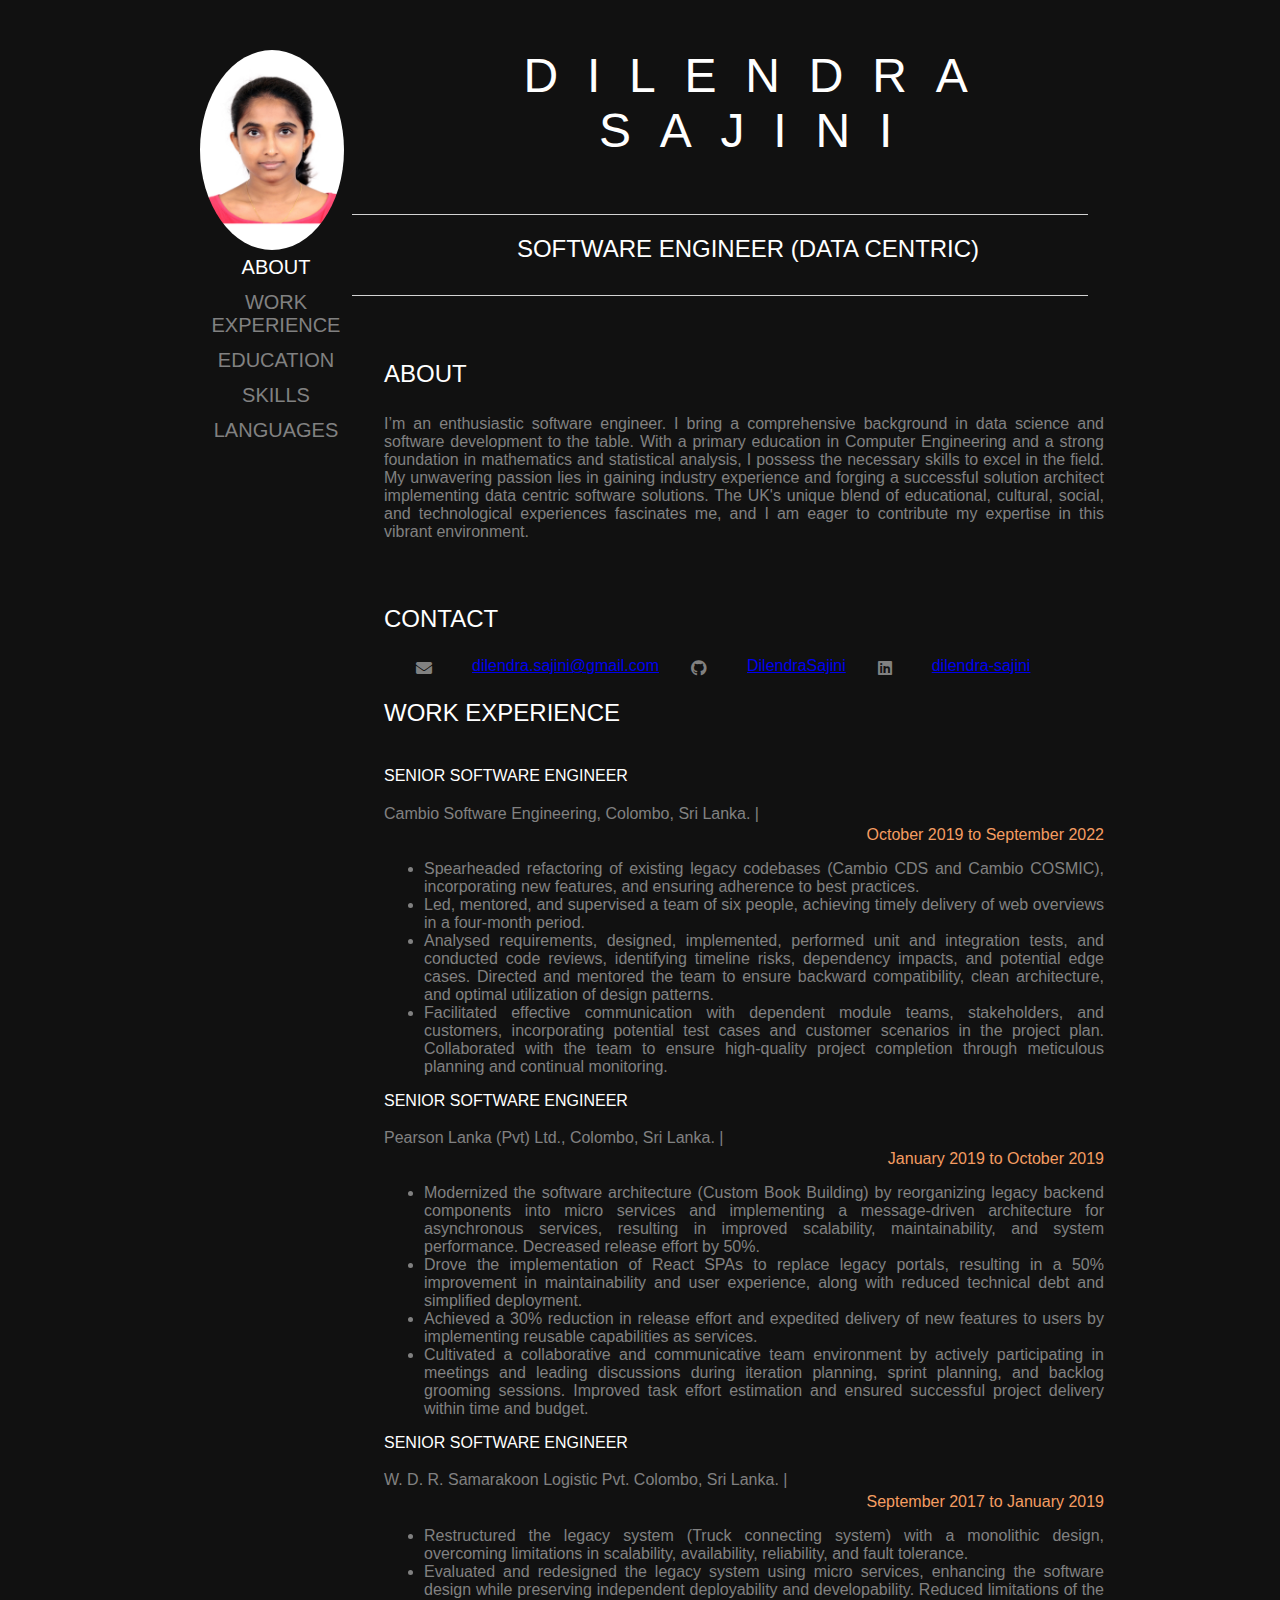
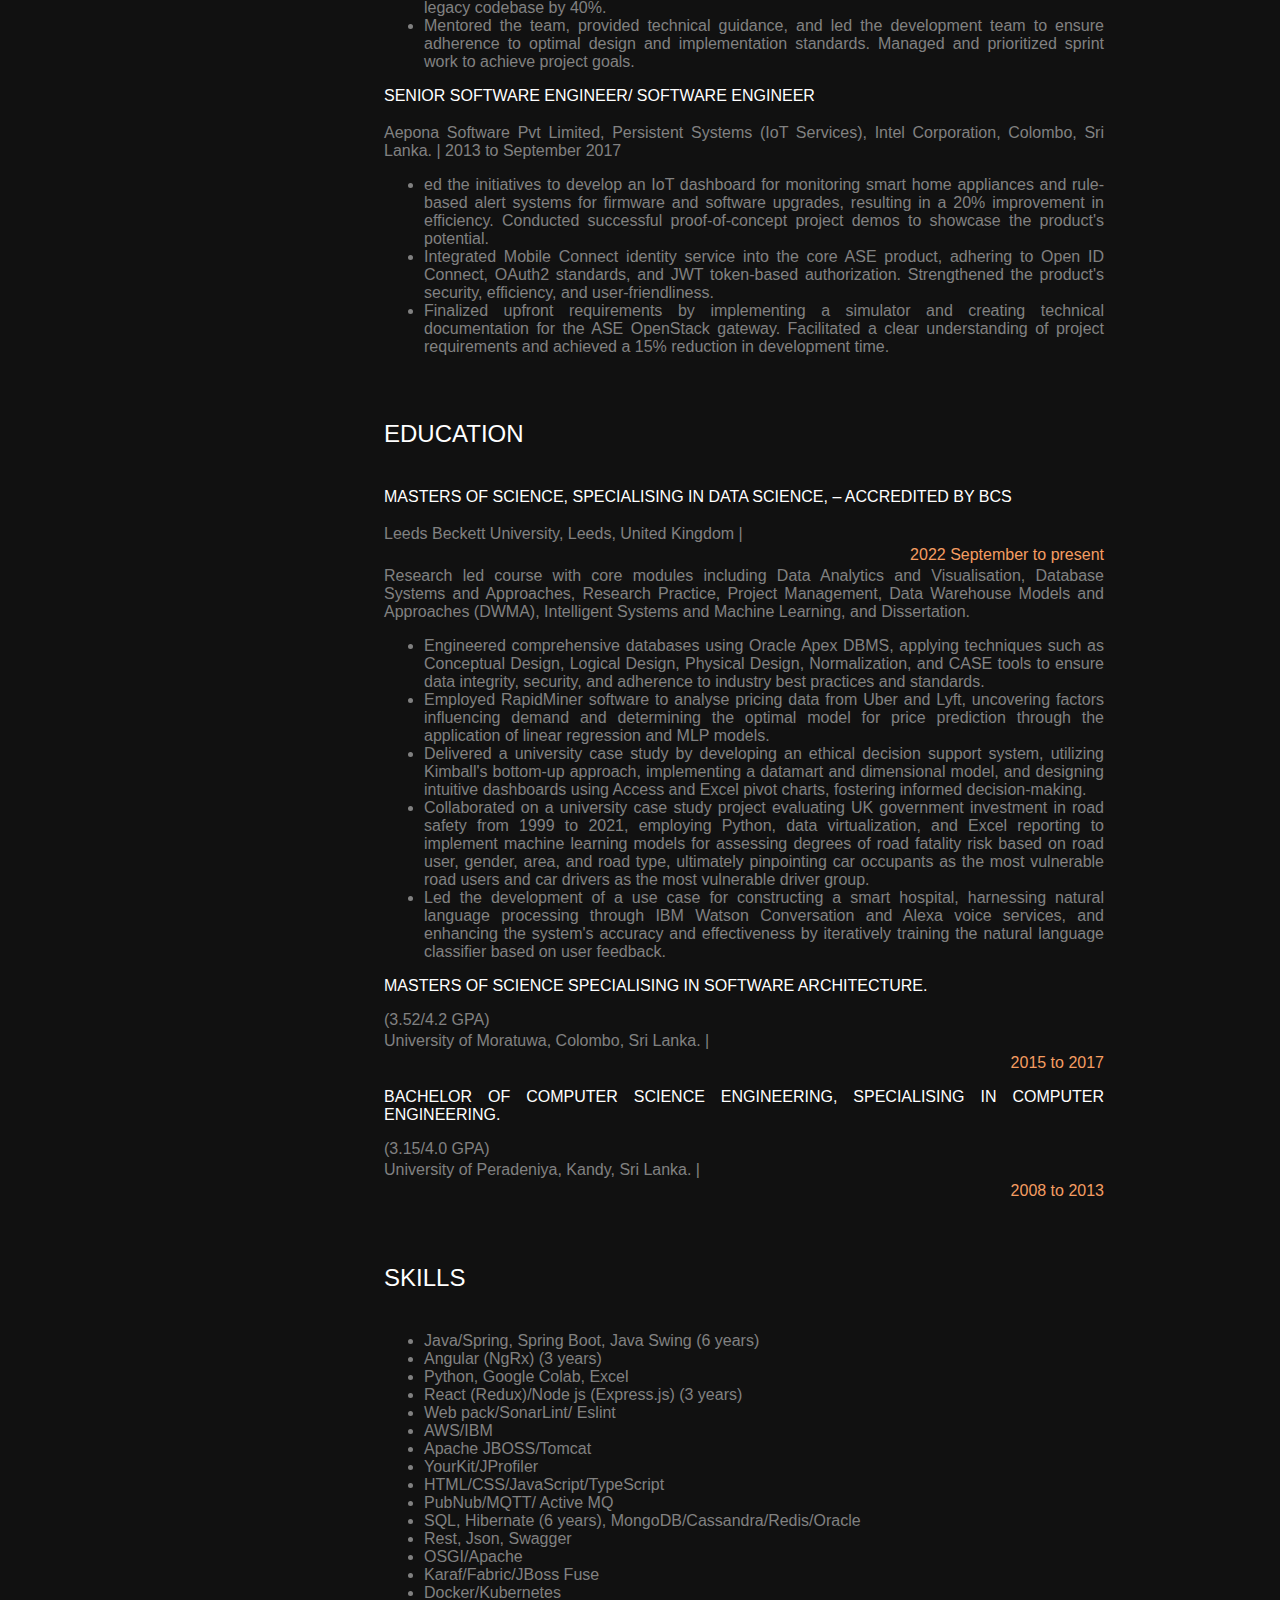
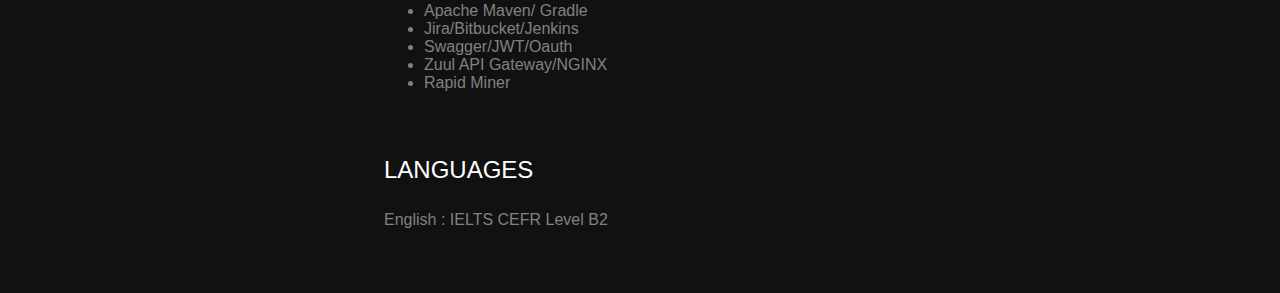
==== index.html @ 3d718db0 "Merge pull request #4 from DilendraSajini/update" ====
<html>

<head>
    <link href="style.css" rel="stylesheet">
    <link href="sidebar.css" rel="stylesheet">
    <link rel="stylesheet" href="https://cdnjs.cloudflare.com/ajax/libs/font-awesome/5.15.4/css/all.min.css">
    <title>Your Name resume</title>
</head>

<body>
    <header id="header">
        <!-- resume header with your name and title -->
        <h1>DILENDRA SAJINI</h1>
        <hr>
        <h2 id="position">
        SOFTWARE ENGINEER (DATA CENTRIC)
        </h2>
        <hr>
    </header>
    <main>
        <article id="mainSide">
            <section id="navBar">
                <div class="sidenav">
                    <img id="photo" src="photo.jpg" alt="Girl">
                    <a id="about" href="#">ABOUT</a>
                    <a href="#section_workexperience">WORK EXPERIENCE</a>
                    <a href="#section_education">EDUCATION</a>
                    <a href="#section_skills">SKILLS</a>
                    <a href="#section_languages">LANGUAGES</a>
                  </div>
            </section>
        </article>
        <article id="mainLeft">  
            <section id="section_about">
                <h2>ABOUT</h2>
                <p>I’m an enthusiastic software engineer. I bring a comprehensive background in data science and software development to the table. With a primary education in Computer Engineering and a strong foundation in mathematics and statistical analysis, I possess the necessary skills to excel in the field. My unwavering passion lies in gaining industry experience and forging a successful solution architect implementing data centric software solutions. The UK's unique blend of educational, cultural, social, and technological experiences fascinates me, and I am eager to contribute my expertise in this vibrant environment.
                    </p>
            </section> 
            <section id="section_contacts">
                <h2>CONTACT</h2>
                <div id="contact_details">
                <p id="email">
                    <i class="fa fa-envelope" aria-hidden="true"></i>
                    <a href="mailto:dilendra.sajini@gmail.com"><div id="highlighted">dilendra.sajini@gmail.com</div></a>
                </p>
                <p id="github">
                    <i class="fab fa-github" aria-hidden="true"></i>
                    <a href="https://github.dev/DilendraSajini"><div id="highlighted">DilendraSajini</div></a>
                </p>
                <p id="linkedln">
                    <i class="fab fa-linkedin" aria-hidden="true"></i>
                    <a href="https://www.linkedin.com/in/dilendra-sajini/"><div id="highlighted">dilendra-sajini</div></a>
                </p>
            </div>
                </section>
            </section>
            <section id="section_workexperience">
                <h2>WORK EXPERIENCE</h2>
                <h3>SENIOR SOFTWARE ENGINEER</h3>
                <p>
                    Cambio Software Engineering, Colombo, Sri Lanka. | <div id="highlighted">October 2019 to September 2022 </div>
                </p>
                <p>
                </p>
                <ul>
                    <li> Spearheaded refactoring of existing legacy codebases (Cambio CDS and Cambio COSMIC),
                        incorporating
                        new features, and ensuring adherence to best practices.
                    </li>
                    <li>Led, mentored, and supervised a team of six people, achieving timely delivery of web overviews
                        in a
                        four-month period.
                    </li>
                    <li> Analysed requirements, designed, implemented, performed unit and integration tests, and
                        conducted
                        code reviews, identifying timeline risks, dependency impacts, and potential edge cases. Directed
                        and
                        mentored the team to ensure backward compatibility, clean architecture, and optimal utilization
                        of
                        design patterns.
                    </li>
                    <li> Facilitated effective communication with dependent module teams, stakeholders, and customers,
                        incorporating potential test cases and customer scenarios in the project plan. Collaborated with
                        the
                        team to ensure high-quality project completion through meticulous planning and continual
                        monitoring.
                    </li>
                </ul>
                <h3>SENIOR SOFTWARE ENGINEER</h3>
                <p>
                    Pearson Lanka (Pvt) Ltd., Colombo, Sri Lanka. | <div id="highlighted">January 2019 to October 2019</div>
                </p>
                <p>
                </p>
                <ul>
                    <li>Modernized the software architecture (Custom Book Building) by reorganizing legacy backend
                        components into micro services and implementing a message-driven architecture for asynchronous
                        services, resulting in improved scalability, maintainability, and system performance. Decreased
                        release effort by 50%.
                    </li>
                    <li>Drove the implementation of React SPAs to replace legacy portals, resulting in a 50% improvement
                        in
                        maintainability and user experience, along with reduced technical debt and simplified
                        deployment.
                    </li>
                    <li>Achieved a 30% reduction in release effort and expedited delivery of new features to users by
                        implementing reusable capabilities as services.
                    </li>
                    <li> Cultivated a collaborative and communicative team environment by actively participating in
                        meetings
                        and leading discussions during iteration planning, sprint planning, and backlog grooming
                        sessions.
                        Improved task effort estimation and ensured successful project delivery within time and budget.
                    </li>
                </ul>
                <h3>SENIOR SOFTWARE ENGINEER</h3>
                <p>
                    W. D. R. Samarakoon Logistic Pvt. Colombo, Sri Lanka. | <div id="highlighted">September 2017 to January 2019</div>
                </p>
                <p>

                </p>
                <ul>
                    <li>Restructured the legacy system (Truck connecting system) with a monolithic design, overcoming
                        limitations in scalability, availability, reliability, and fault tolerance.
                    </li>
                    <li>Evaluated and redesigned the legacy system using micro services, enhancing the software design
                        while preserving independent deployability and developability. Reduced limitations of the legacy
                        codebase by 40%.
                    </li>
                    <li> Mentored the team, provided technical guidance, and led the development team to ensure
                        adherence
                        to optimal design and implementation standards. Managed and prioritized sprint work to achieve
                        project goals.
                    </li>
                </ul>
                <h3>SENIOR SOFTWARE ENGINEER/ SOFTWARE ENGINEER</h3>
                <p>
                    Aepona Software Pvt Limited, Persistent Systems (IoT Services), Intel Corporation, Colombo, Sri
                    Lanka. | 2013 to September 2017</div>
                </p>
                <p>
                </p>
                <ul>
                    <li>ed the initiatives to develop an IoT dashboard for monitoring smart home appliances and
                        rule-based alert systems for firmware and software upgrades, resulting in a 20% improvement in
                        efficiency. Conducted successful proof-of-concept project demos to showcase the product's
                        potential.
                    </li>
                    <li>Integrated Mobile Connect identity service into the core ASE product, adhering to Open ID
                        Connect, OAuth2 standards, and JWT token-based authorization. Strengthened the product's
                        security, efficiency, and user-friendliness.
                    </li>
                    <li>Finalized upfront requirements by implementing a simulator and creating technical documentation
                        for the ASE OpenStack gateway. Facilitated a clear understanding of project requirements and
                        achieved a 15% reduction in development time.
                    </li>
                </ul>
            </section>
            <section id="section_education">
                <h2>EDUCATION</h2>
                <h3>MASTERS OF SCIENCE, SPECIALISING IN DATA SCIENCE, – ACCREDITED BY BCS </h3>
                <p>
                    Leeds Beckett University, Leeds, United Kingdom | <div id="highlighted">2022 September to present</div>
                </p>
                Research led course with core modules including Data Analytics and Visualisation, Database Systems and
                Approaches, Research Practice, Project Management, Data Warehouse Models and Approaches (DWMA),
                Intelligent Systems and Machine Learning, and Dissertation.
                <p>
                </p>
                <ul>
                    <li>
                        Engineered comprehensive databases using Oracle Apex DBMS, applying techniques such as
                        Conceptual
                        Design, Logical Design, Physical Design, Normalization, and CASE tools to ensure data integrity,
                        security, and adherence to industry best practices and standards.
                    </li>
                    <li>
                        Employed RapidMiner software to analyse pricing data from Uber and Lyft, uncovering factors
                        influencing demand and determining the optimal model for price prediction through the
                        application of
                        linear regression and MLP models.
                    </li>
                    <li>
                        Delivered a university case study by developing an ethical decision support system, utilizing
                        Kimball's bottom-up approach, implementing a datamart and dimensional model, and designing
                        intuitive
                        dashboards using Access and Excel pivot charts, fostering informed decision-making.
                    </li>
                    <li>
                        Collaborated on a university case study project evaluating UK government investment in road
                        safety
                        from 1999 to 2021, employing Python, data virtualization, and Excel reporting to implement
                        machine
                        learning models for assessing degrees of road fatality risk based on road user, gender, area,
                        and
                        road type, ultimately pinpointing car occupants as the most vulnerable road users and car
                        drivers as
                        the most vulnerable driver group.
                    </li>
                    <li>
                        Led the development of a use case for constructing a smart hospital, harnessing natural language
                        processing through IBM Watson Conversation and Alexa voice services, and enhancing the system's
                        accuracy and effectiveness by iteratively training the natural language classifier based on user
                        feedback.
                    </li>
                </ul>
                <h3>MASTERS OF SCIENCE SPECIALISING IN SOFTWARE ARCHITECTURE.  </h3><span>(3.52/4.2 GPA) </span>
                <p>
                    University of Moratuwa, Colombo, Sri Lanka. | <div id="highlighted">2015 to 2017</div>
                </p>
                <p>
                </p>
                <h3>BACHELOR OF COMPUTER SCIENCE ENGINEERING, SPECIALISING IN COMPUTER ENGINEERING.</h3> <span>(3.15/4.0 GPA) </span>
                <p>
                    University of Peradeniya, Kandy, Sri Lanka. | <div id="highlighted">2008 to 2013</div>
                </p>
                <p>
                </p>
            </section>
            <section id="section_skills">
                <h2>SKILLS</h2>
                <ul>
                    <li> Java/Spring, Spring Boot, Java Swing (6 years)
                    </li>
                    <li>
                        Angular (NgRx) (3 years)
                    </li>
                    <li>Python, Google Colab, Excel
                    </li>
                    <li>React (Redux)/Node js (Express.js) (3 years)
                    </li>
                    <li>Web pack/SonarLint/ Eslint
                    </li>
                    <li>AWS/IBM
                    </li>
                    <li>Apache JBOSS/Tomcat
                    </li>
                    <li>YourKit/JProfiler
                    </li>
                    <li>HTML/CSS/JavaScript/TypeScript
                    </li>
                    <li>PubNub/MQTT/ Active MQ
                    </li>
                    <li>SQL, Hibernate (6 years), MongoDB/Cassandra/Redis/Oracle
                    </li>
                    <li>Rest, Json, Swagger
                    </li>
                    <li>OSGI/Apache
                    </li>
                    <li>Karaf/Fabric/JBoss Fuse
                    </li>
                    <li>Docker/Kubernetes
                    </li>
                    <li>Apache Maven/ Gradle
                    </li>
                    <li>Jira/Bitbucket/Jenkins
                    </li>
                    <li>Swagger/JWT/Oauth
                    </li>
                    <li>Zuul API Gateway/NGINX
                    </li>
                    <li>Rapid Miner
            </section>
            <section id="section_languages">
                <h2>LANGUAGES</h2>
                <p>English : IELTS CEFR Level B2 </p>
            </section>
        </article>
    </main>
</body>

</html>
---- style.css ----
body {
    font-family: 'Segoe UI', Tahoma, Geneva, Verdana, sans-serif;
    font-size: 16px;
    max-width: 960px;
    margin: auto;
    color: #818181;
    background-color: #111;
    text-align: justify;
    /* Black */
}

h1 {
    font-size: 3em;
    letter-spacing: .6em;
    padding-top: 1em;
    padding-bottom: 1em;
    margin-left: 5em;
}

#position {
    margin-left: 9em;
}

h2 {
    font-size: 1.5em;
    padding-bottom: 1em;
}

h3 {
    font-size: 1em;
    padding-bottom: 1em;
}

#highlighted {
    color: #f59d62;
    text-align: end;
}

#mainSide {
    margin-left: 0em;
}

#section_contacts {
    margin-bottom: 0;
    margin-top: 0;
}

#contact_details{
    display: inline-flex;
}

#email, #github, #linkedln{
    margin-right: 2em;
    margin-left: 2em;
}

#about{
    color: #fff;
}

header {
    text-align: center;
    margin: auto 2em;
}

section {
    margin: auto 1em 4em 2em;
}

i {
    margin-right: .5em;
}

p {
    margin: .2em auto
}

hr {
    border: none;
    background-color: lightgray;
    height: 1px;
}

h1,
h2,
h3 {
    font-weight: 100;
    margin-bottom: 0;
    color: #fff;
}

#mainLeft {
    margin-left: 12em;
}
---- sidebar.css ----
/* The sidebar menu */
.sidenav {
    height: 100%; /* Full-height: remove this if you want "auto" height */
    width: 160px; /* Set the width of the sidebar */
    position: fixed; /* Fixed Sidebar (stay in place on scroll) */
    z-index: 1; /* Stay on top */
    top: 0; /* Stay at the top */
    text-align: center;
    background-color: #111; /* Black */
    overflow-x: hidden; /* Disable horizontal scroll */
    padding-top: 50px;
    margin-left: 0;
  }
  
  #photo{
    width: 90%;
    border-radius: 50%;
    height: 200px;
  }
  /* The navigation menu links */
  .sidenav a {
    padding: 6px 8px 6px 16px;
    text-decoration: none;
    font-size: 20px;
    color: #818181;
    display: block;
  }
  
  /* When you mouse over the navigation links, change their color */
  .sidenav a:hover {
    color: #f1f1f1;
  }
  
  /* Style page content */
  .main {
    margin-left: 160px; /* Same as the width of the sidebar */
    padding: 0px 10px;
  }
  
  /* On smaller screens, where height is less than 450px, change the style of the sidebar (less padding and a smaller font size) */
  @media screen and (max-height: 450px) {
    .sidenav {padding-top: 15px;}
    .sidenav a {font-size: 18px;}
  }
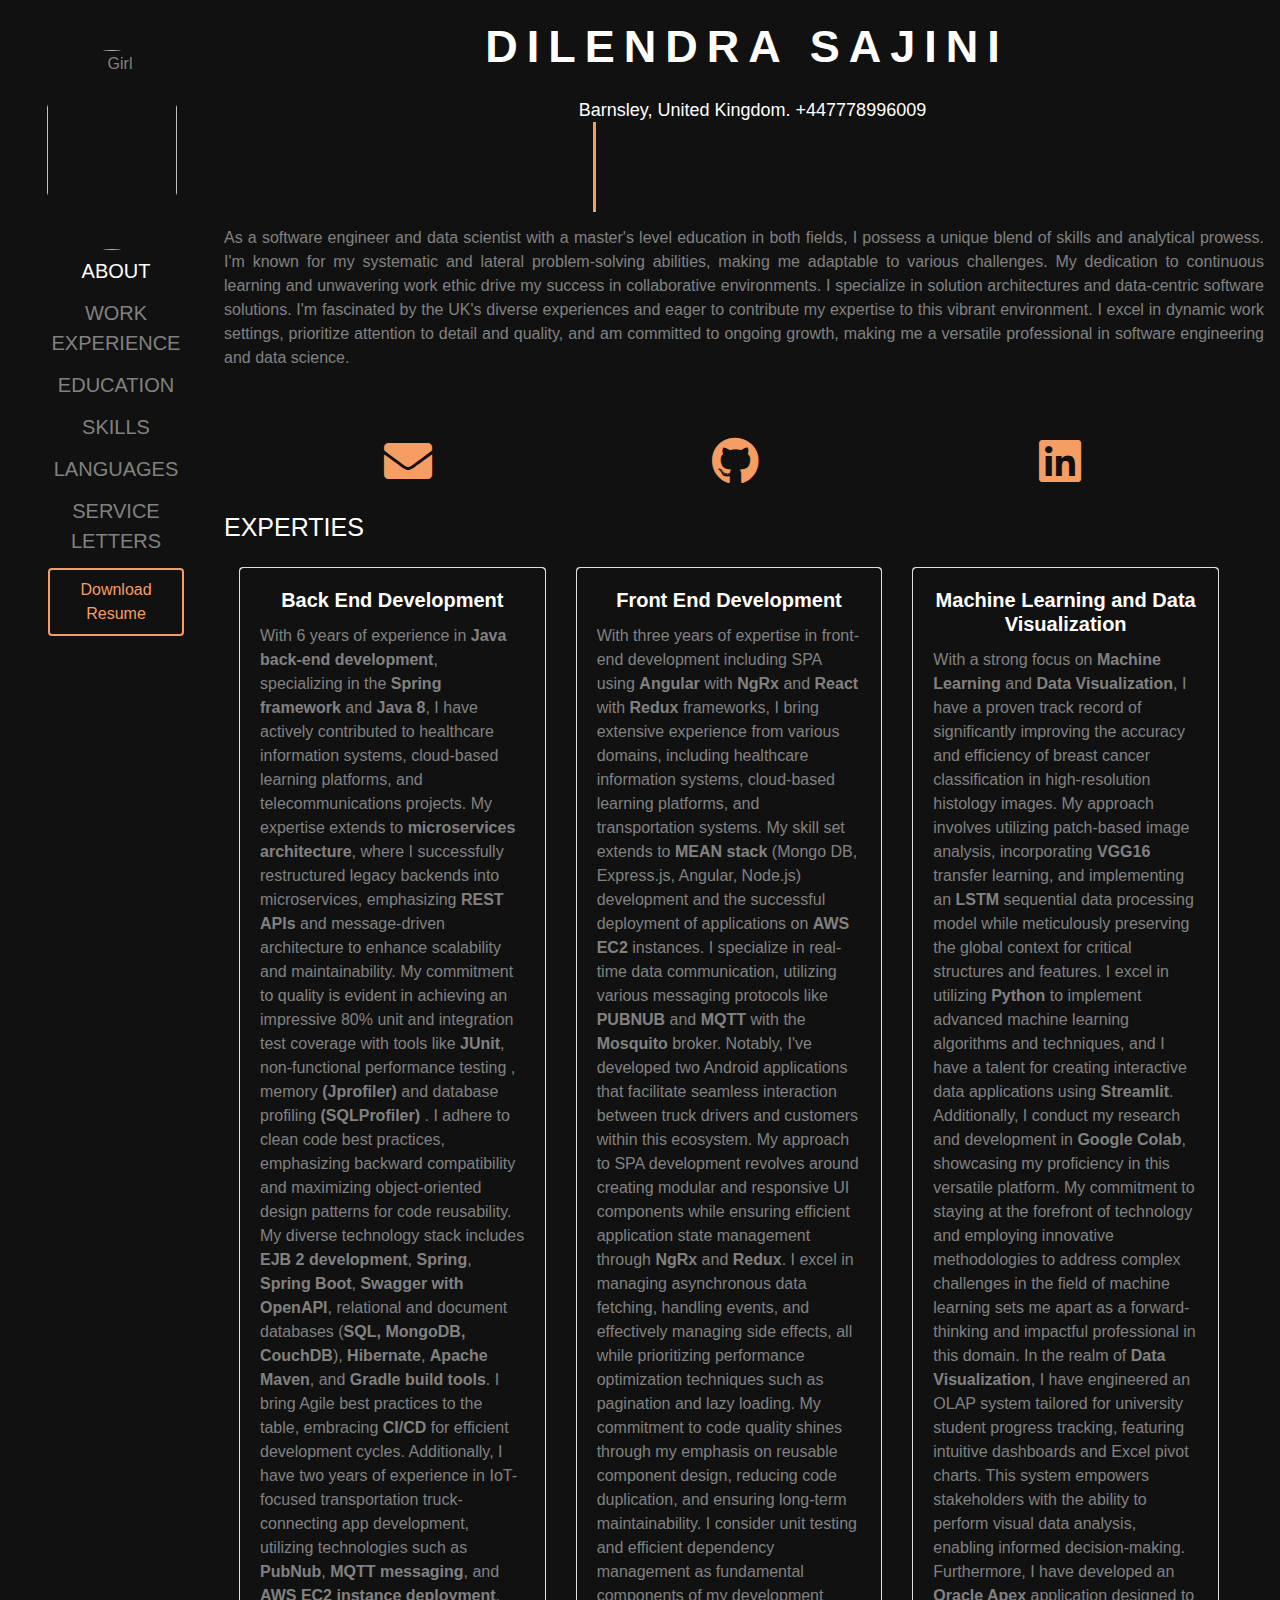
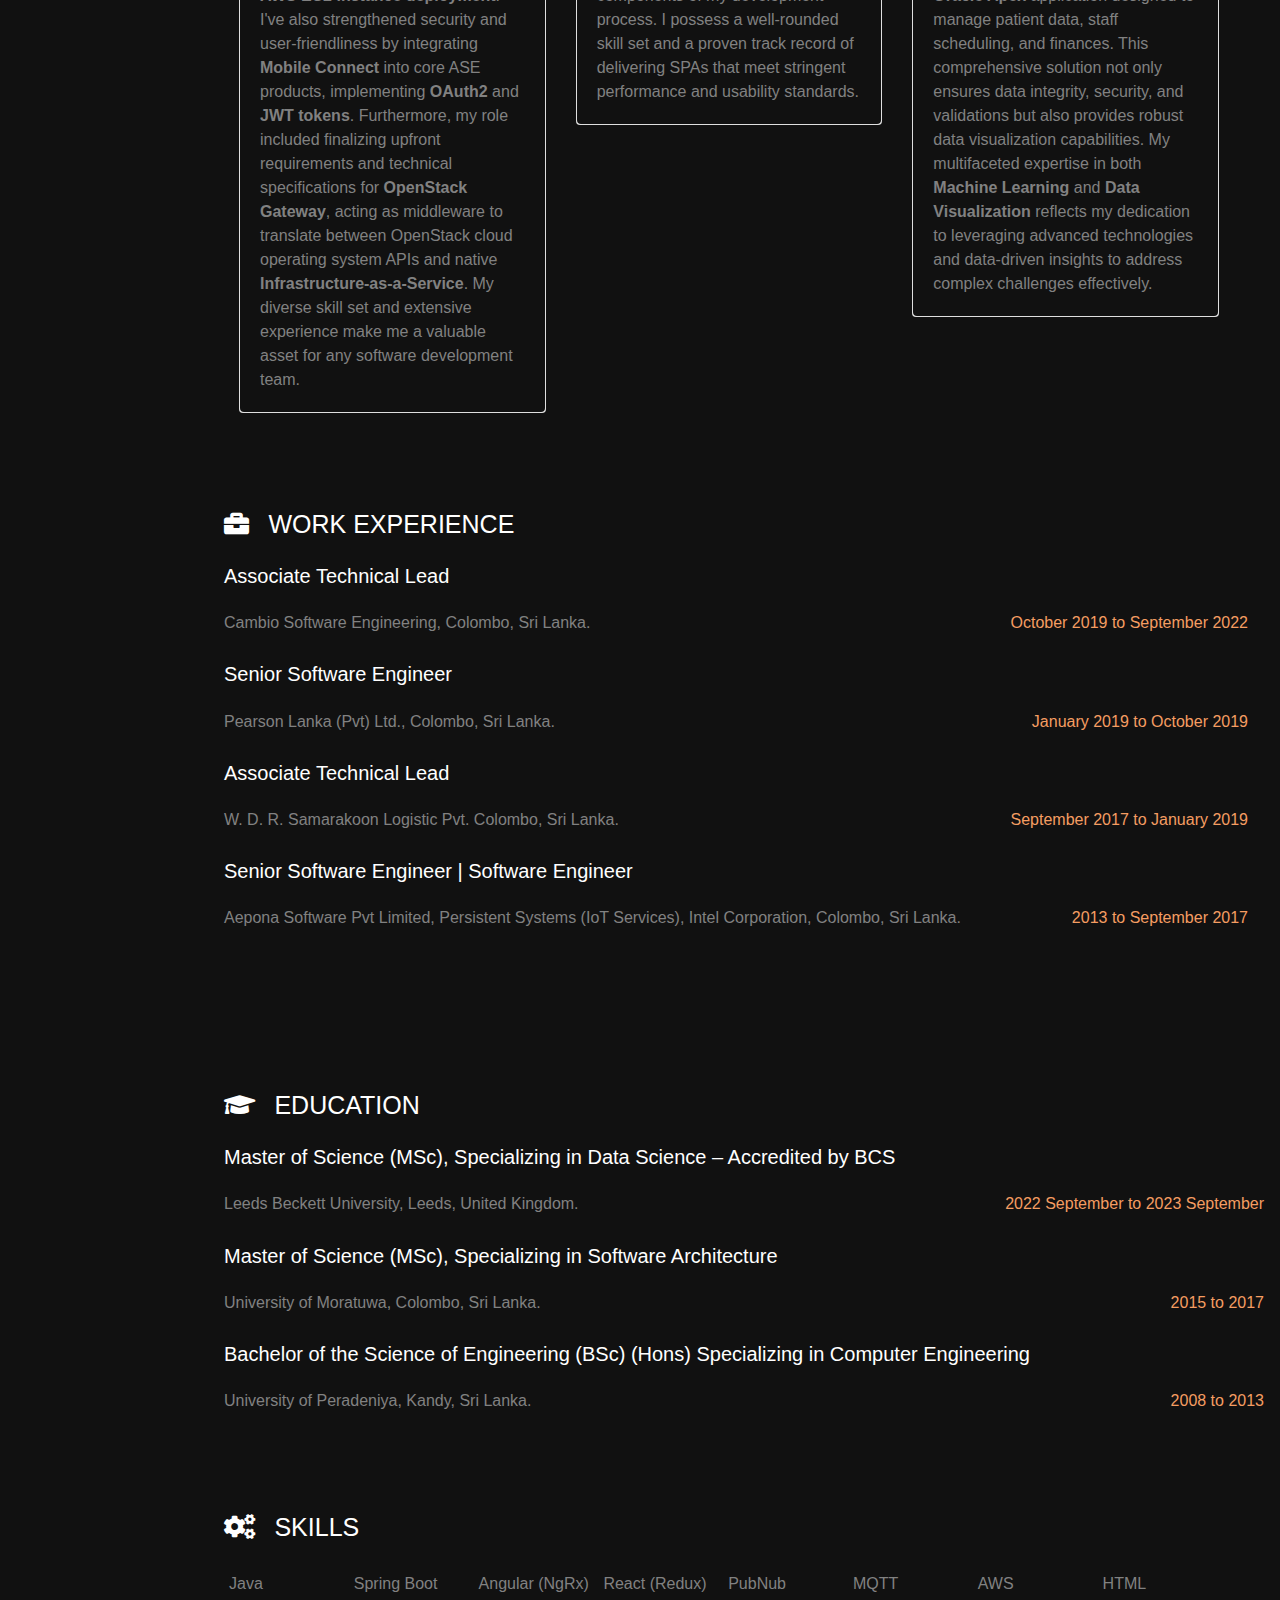
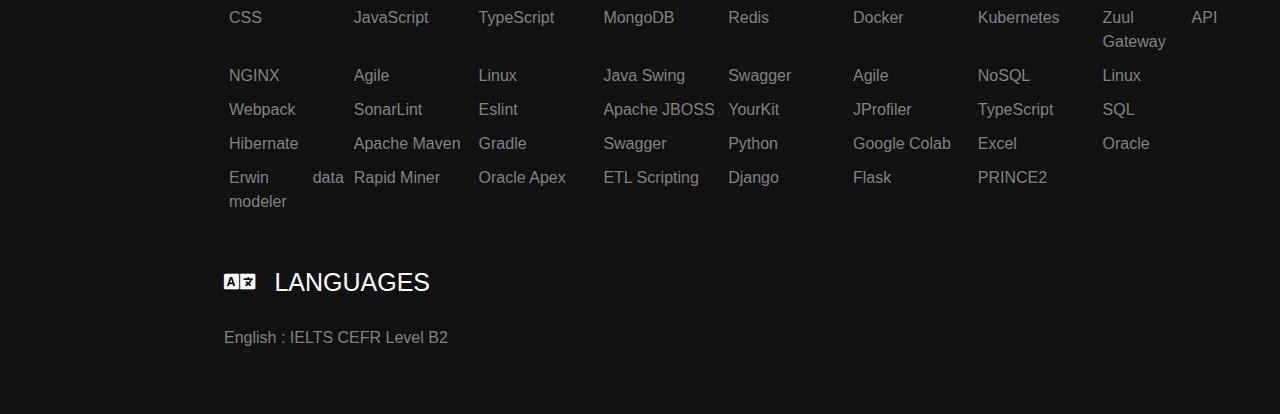
==== commit 00f7119a: "Updated styling" ====
--- a/index.html
+++ b/index.html
@@ -1,269 +1,248 @@
 <html>
 
 <head>
-    <link href="style.css" rel="stylesheet">
+    <title>My Resume</title>
+    <meta charset="UTF-8" />
+    <meta http-equiv="X-UA-Compatible" content="IE=edge" />
+    <meta name="viewport" content="width=device-width, initial-scale=1.0" />
+    <link rel="stylesheet" href="https://cdn.jsdelivr.net/npm/bootstrap@4.4.1/dist/css/bootstrap.min.css" integrity="sha384-Vkoo8x4CGsO3+Hhxv8T/Q5PaXtkKtu6ug5TOeNV6gBiFeWPGFN9MuhOf23Q9Ifjh" crossorigin="anonymous">
+    <link rel="preconnect" href="https://fonts.googleapis.com" />
+    <link rel="preconnect" href="https://fonts.gstatic.com" crossorigin />
+    <link href="https://fonts.googleapis.com/css2?family=Roboto+Mono:wght@400;500&display=swap" rel="stylesheet" />
+    <link href="style.css" rel="stylesheet"/>
     <link href="sidebar.css" rel="stylesheet">
+    <link href="card.css" rel="stylesheet">
     <link rel="stylesheet" href="https://cdnjs.cloudflare.com/ajax/libs/font-awesome/5.15.4/css/all.min.css">
-    <title>Your Name resume</title>
+    <script src="https://ajax.googleapis.com/ajax/libs/jquery/3.5.1/jquery.min.js"></script>
+    <script src="https://cdnjs.cloudflare.com/ajax/libs/popper.js/1.16.0/umd/popper.min.js"></script>
+    <script src="https://maxcdn.bootstrapcdn.com/bootstrap/4.5.2/js/bootstrap.min.js"></script>
 </head>
 
 <body>
     <header id="header">
-        <!-- resume header with your name and title -->
         <h1>DILENDRA SAJINI</h1>
-        <hr>
         <h2 id="position">
-        SOFTWARE ENGINEER (DATA CENTRIC)
-        </h2>
-        <hr>
+            <div id="address_details">
+                Barnsley, United Kingdom. +447778996009
+            </div>
+            <div class="text-wrapper">
+                <ul class="text-dynamic">
+                    <li class="text-item"><span>I'm a Software Engineer</span></li>
+                    <li class="text-item"><span> I'm a Full Stack Developer</span></li>
+                    <li class="text-item"><span>I'm a Data Scientist</span></li>
+                    <li class="text-item"><span>I'm a Data Analyst</span></li>
+                </ul>
+            </div>
+
     </header>
     <main>
         <article id="mainSide">
             <section id="navBar">
                 <div class="sidenav">
-                    <img id="photo" src="photo.jpg" alt="Girl">
+                    <img id="photo" src="photo.PNG" alt="Girl">
                     <a id="about" href="#">ABOUT</a>
                     <a href="#section_workexperience">WORK EXPERIENCE</a>
                     <a href="#section_education">EDUCATION</a>
                     <a href="#section_skills">SKILLS</a>
                     <a href="#section_languages">LANGUAGES</a>
-                  </div>
+                    <a href="docs/assets/SERVICE LETTERS.pdf" target="_blank">SERVICE LETTERS</a>
+                    <a href="docs/assets/DILENDRA WIJESINGHE.pdf" download="DILENDRA WIJESINGHE.pdf">
+                    <button class="btn">Download Resume</button>
+                    </a>
+                </div>
             </section>
         </article>
-        <article id="mainLeft">  
+        <article id="mainLeft">
             <section id="section_about">
-                <h2>ABOUT</h2>
-                <p>I’m an enthusiastic software engineer. I bring a comprehensive background in data science and software development to the table. With a primary education in Computer Engineering and a strong foundation in mathematics and statistical analysis, I possess the necessary skills to excel in the field. My unwavering passion lies in gaining industry experience and forging a successful solution architect implementing data centric software solutions. The UK's unique blend of educational, cultural, social, and technological experiences fascinates me, and I am eager to contribute my expertise in this vibrant environment.
+                <p>
+                    As a software engineer and data scientist with a master's level education in both fields, I possess
+                    a unique blend of skills and analytical prowess. I'm known for my systematic and lateral
+                    problem-solving abilities, making me adaptable to various challenges. My dedication to continuous
+                    learning and unwavering work ethic drive my success in collaborative environments. I specialize in
+                    solution architectures and data-centric software solutions. I'm fascinated by the UK's diverse
+                    experiences and eager to contribute my expertise to this vibrant environment. I excel in dynamic
+                    work settings, prioritize attention to detail and quality, and am committed to ongoing growth,
+                    making me a versatile professional in software engineering and data science.
+                </p>
+            </section>
+            <section id="section_contacts">
+                <div id="contact_details">
+                    <p id="email">
+                        <a href="mailto:dilendra.sajini@gmail.com">
+                            <i class="fa fa-envelope fa-3x" aria-hidden="true"></i>
+                        </a>
                     </p>
-            </section> 
-            <section id="section_contacts">
-                <h2>CONTACT</h2>
-                <div id="contact_details">
-                <p id="email">
-                    <i class="fa fa-envelope" aria-hidden="true"></i>
-                    <a href="mailto:dilendra.sajini@gmail.com"><div id="highlighted">dilendra.sajini@gmail.com</div></a>
-                </p>
-                <p id="github">
-                    <i class="fab fa-github" aria-hidden="true"></i>
-                    <a href="https://github.dev/DilendraSajini"><div id="highlighted">DilendraSajini</div></a>
-                </p>
-                <p id="linkedln">
-                    <i class="fab fa-linkedin" aria-hidden="true"></i>
-                    <a href="https://www.linkedin.com/in/dilendra-sajini/"><div id="highlighted">dilendra-sajini</div></a>
-                </p>
-            </div>
-                </section>
-            </section>
-            <section id="section_workexperience">
-                <h2>WORK EXPERIENCE</h2>
-                <h3>SENIOR SOFTWARE ENGINEER</h3>
-                <p>
-                    Cambio Software Engineering, Colombo, Sri Lanka. | <div id="highlighted">October 2019 to September 2022 </div>
-                </p>
-                <p>
-                </p>
-                <ul>
-                    <li> Spearheaded refactoring of existing legacy codebases (Cambio CDS and Cambio COSMIC),
-                        incorporating
-                        new features, and ensuring adherence to best practices.
-                    </li>
-                    <li>Led, mentored, and supervised a team of six people, achieving timely delivery of web overviews
-                        in a
-                        four-month period.
-                    </li>
-                    <li> Analysed requirements, designed, implemented, performed unit and integration tests, and
-                        conducted
-                        code reviews, identifying timeline risks, dependency impacts, and potential edge cases. Directed
-                        and
-                        mentored the team to ensure backward compatibility, clean architecture, and optimal utilization
-                        of
-                        design patterns.
-                    </li>
-                    <li> Facilitated effective communication with dependent module teams, stakeholders, and customers,
-                        incorporating potential test cases and customer scenarios in the project plan. Collaborated with
-                        the
-                        team to ensure high-quality project completion through meticulous planning and continual
-                        monitoring.
-                    </li>
+                    <p id="github">
+                        <a href="https://github.dev/DilendraSajini">
+                          <i class="fab fa-github fa-3x" aria-hidden="true"></i>
+                        </a>
+                    </p>
+                    <p id="linkedln">
+                        <a href="https://www.linkedin.com/in/dilendra-sajini/">
+                            <i class="fab fa-linkedin fa-3x" aria-hidden="true"></i>
+                        </a>
+                    </p>
+                </div>
+            </section>
+            <br>
+            <section>
+                <h2>EXPERTIES</h2>
+                <div class="container panel_background">
+                    <div class="row panel_background">
+                        <div class="col-sm-4 card_column">
+                            <div class="card">
+                                <div class="card-body rounded card_background">
+                                    <h5 class="card-title" id="experties_header"> <b> Back End Development </b></h5>
+                                    <p class="card-text" id="experties_body">With 6 years of experience in <b>Java back-end development</b>, specializing in the <b>Spring framework</b> and <b>Java 8</b>, I have actively contributed to healthcare information systems, cloud-based learning platforms, and telecommunications projects. My expertise extends to <b>microservices architecture</b>, where I successfully restructured legacy backends into microservices, emphasizing <b>REST APIs</b> and message-driven architecture to enhance scalability and maintainability. My commitment to quality is evident in achieving an impressive 80% unit and integration test coverage with tools like <b>JUnit</b>, non-functional performance testing , memory <b>(Jprofiler)</b> and database profiling <b> (SQLProfiler) </b>. I adhere to clean code best practices, emphasizing backward compatibility and maximizing object-oriented design patterns for code reusability. My diverse technology stack includes <b>EJB 2 development</b>, <b>Spring</b>, <b>Spring Boot</b>, <b>Swagger with OpenAPI</b>, relational and document databases (<b>SQL, MongoDB, CouchDB</b>), <b>Hibernate</b>, <b>Apache Maven</b>, and <b>Gradle build tools</b>. I bring Agile best practices to the table, embracing <b>CI/CD</b> for efficient development cycles. Additionally, I have two years of experience in IoT-focused transportation truck-connecting app development, utilizing technologies such as <b>PubNub</b>, <b>MQTT messaging</b>, and <b>AWS EC2 instance deployment</b>. I've also strengthened security and user-friendliness by integrating <b>Mobile Connect</b> into core ASE products, implementing <b>OAuth2</b> and <b>JWT tokens</b>. Furthermore, my role included finalizing upfront requirements and technical specifications for <b>OpenStack Gateway</b>, acting as middleware to translate between OpenStack cloud operating system APIs and native <b>Infrastructure-as-a-Service</b>. My diverse skill set and extensive experience make me a valuable asset for any software development team.
+                                    </p>
+                                </div>
+                            </div>
+                        </div>
+                        <div class="col-sm-4 card_column">
+                            <div class="card">
+                                <div class="card-body rounded card_background">
+                                    <h5 class="card-title" id="experties_header"> <b> Front End Development </b> </h5>
+                                    <p class="card-text" id="experties_body">With three years of expertise in front-end development including SPA using <b>Angular</b> with <b>NgRx</b> and <b>React</b> with <b>Redux</b> frameworks, I bring extensive experience from various domains, including healthcare information systems, cloud-based learning platforms, and transportation systems. My skill set extends to <b>MEAN stack</b> (Mongo DB, Express.js, Angular, Node.js) development and the successful deployment of applications on <b>AWS EC2</b> instances. I specialize in real-time data communication, utilizing various messaging protocols like <b>PUBNUB</b> and <b>MQTT</b> with the <b>Mosquito</b> broker.
+                                        Notably, I've developed two Android applications that facilitate seamless interaction between truck drivers and customers within this ecosystem. My approach to SPA development revolves around creating modular and responsive UI components while ensuring efficient application state management through <b>NgRx</b> and <b>Redux</b>. I excel in managing asynchronous data fetching, handling events, and effectively managing side effects, all while prioritizing performance optimization techniques such as pagination and lazy loading.
+                                        My commitment to code quality shines through my emphasis on reusable component design, reducing code duplication, and ensuring long-term maintainability. I consider unit testing and efficient dependency management as fundamental components of my development process. I possess a well-rounded skill set and a proven track record of delivering SPAs that meet stringent performance and usability standards.
+                                    </p>
+                                </div>
+                            </div>
+                        </div>
+                        <div class="col-sm-4 card_column">
+                            <div class="card">
+                                <div class="card-body rounded card_background">
+                                    <h5 class="card-title" id="experties_header"> <b> Machine Learning and Data Visualization </b> </h5>
+                                    <p class="card-text" id="experties_body">With a strong focus on <b>Machine Learning</b> and <b>Data Visualization</b>, I have a proven track record of significantly improving the accuracy and efficiency of breast cancer classification in high-resolution histology images. My approach involves utilizing patch-based image analysis, incorporating <b>VGG16</b> transfer learning, and implementing an <b>LSTM</b> sequential data processing model while meticulously preserving the global context for critical structures and features. I excel in utilizing <b>Python</b> to implement advanced machine learning algorithms and techniques, and I have a talent for creating interactive data applications using <b>Streamlit</b>. Additionally, I conduct my research and development in <b>Google Colab</b>, showcasing my proficiency in this versatile platform. My commitment to staying at the forefront of technology and employing innovative methodologies to address complex challenges in the field of machine learning sets me apart as a forward-thinking and impactful professional in this domain.
+                                        In the realm of <b>Data Visualization</b>, I have engineered an OLAP system tailored for university student progress tracking, featuring intuitive dashboards and Excel pivot charts. This system empowers stakeholders with the ability to perform visual data analysis, enabling informed decision-making. Furthermore, I have developed an <b>Oracle Apex</b> application designed to manage patient data, staff scheduling, and finances. This comprehensive solution not only ensures data integrity, security, and validations but also provides robust data visualization capabilities. My multifaceted expertise in both <b>Machine Learning</b> and <b>Data Visualization</b> reflects my dedication to leveraging advanced technologies and data-driven insights to address complex challenges effectively.
+                                    </p>
+                                </div>
+                            </div>
+                        </div> 
+                    </div>
+                </div>
+
+                <div>
+                    <section id="section_workexperience">
+                        <br>
+                        <br>
+                        <br>
+                        <br>
+                        <h2><i class="fa fa-briefcase" aria-hidden="true"></i> WORK EXPERIENCE</h2>
+                        <h3>Associate Technical Lead</h3>
+                        <p id="parent">
+                            Cambio Software Engineering, Colombo, Sri Lanka.
+                            <span id="highlighted_date">October 2019 to September 2022 </span>
+                            <iframe id="pdfViewer" style="display: none;"></iframe>
+                        </p>
+                        <br>
+                        <h3>Senior Software Engineer</h3>
+                        <p id="parent">
+                            Pearson Lanka (Pvt) Ltd., Colombo, Sri Lanka.
+                            <span id="highlighted_date">January 2019 to October 2019</span>
+                        </p>
+                        </ul>
+                        <br>
+                        <h3>Associate Technical Lead</h3>
+                        <p id="parent">
+                            W. D. R. Samarakoon Logistic Pvt. Colombo, Sri Lanka.
+                            <span id="highlighted_date">September 2017 to January 2019</span>
+                        </p>
+                        <br>
+                        <h3>Senior Software Engineer | Software Engineer</h3>
+                        <p id="parent">
+                            Aepona Software Pvt Limited, Persistent Systems (IoT Services), Intel Corporation, Colombo,
+                            Sri
+                            Lanka.
+                            <span id="highlighted_date">2013 to September 2017</span>
+                </div>
+                </p>
+            </section>
+            <section id="section_education">
+                <br>
+                <br>
+                <br>
+                <br>
+                <h2> <i class="fa fa-graduation-cap" aria-hidden="true"></i> EDUCATION</h2>
+                <h3>Master of Science (MSc), Specializing in Data Science – Accredited by BCS</h3>
+                <p id="parent">
+                    Leeds Beckett University, Leeds, United Kingdom.
+                    <span id="highlighted_date">2022 September to 2023 September</span>
+                </p>
+                <br>
+                <h3>Master of Science (MSc), Specializing in Software Architecture </h3>
+                <p id="parent">
+                    University of Moratuwa, Colombo, Sri Lanka.
+                    <span id="highlighted_date">2015 to 2017</span>
+                </p>
+                <br>
+                <h3>Bachelor of the Science of Engineering (BSc) (Hons) Specializing in Computer Engineering</h3>
+                <p id="parent">
+                    University of Peradeniya, Kandy, Sri Lanka.
+                    <span id="highlighted_date">2008 to 2013</span>
+                </p>
+            </section>
+            <section id="section_skills">
+                <br>
+                <br>
+                <br>
+                <br>
+                <h2><i class="fa fa-cogs" aria-hidden="true"></i> SKILLS</h2>
+                <ul id="skills_ul">
+
+                    <li>Java</li>
+                    <li>Spring Boot</li>
+                    <li>Angular (NgRx)</li>
+                    <li>React (Redux)</li>
+                    <li>PubNub</li>
+                    <li>MQTT</li>
+                    <li>AWS</li>
+                    <li>HTML</li>
+                    <li>CSS</li>
+                    <li>JavaScript</li>
+                    <li>TypeScript</li>
+                    <li>MongoDB</li>
+                    <li>Redis</li>
+                    <li>Docker</li>
+                    <li>Kubernetes</li>
+                    <li>Zuul API Gateway</li>
+                    <li>NGINX</li>
+                    <li>Agile</li>
+                    <li>Linux</li>
+                    <li>Java Swing</li>
+                    <li>Swagger</li>
+                    <li>Agile</li>
+                    <li>NoSQL</li>
+                    <li>Linux</li>
+                    <li>Webpack</li>
+                    <li>SonarLint</li>
+                    <li>Eslint</li>
+                    <li>Apache JBOSS</li>
+                    <li>YourKit</li>
+                    <li>JProfiler</li>
+                    <li>TypeScript</li>
+                    <li>SQL</li>
+                    <li>Hibernate</li>
+                    <li>Apache Maven</li>
+                    <li>Gradle</li>
+                    <li>Swagger</li>
+                    <li>Python</li>
+                    <li>Google Colab</li>
+                    <li>Excel</li>
+                    <li>Oracle</li>
+                    <li>Erwin data modeler</li>
+                    <li>Rapid Miner</li>
+                    <li>Oracle Apex</li>
+                    <li>ETL Scripting</li>
+                    <li>Django</li>
+                    <li>Flask</li>
+                    <li>PRINCE2</li>
                 </ul>
-                <h3>SENIOR SOFTWARE ENGINEER</h3>
-                <p>
-                    Pearson Lanka (Pvt) Ltd., Colombo, Sri Lanka. | <div id="highlighted">January 2019 to October 2019</div>
-                </p>
-                <p>
-                </p>
-                <ul>
-                    <li>Modernized the software architecture (Custom Book Building) by reorganizing legacy backend
-                        components into micro services and implementing a message-driven architecture for asynchronous
-                        services, resulting in improved scalability, maintainability, and system performance. Decreased
-                        release effort by 50%.
-                    </li>
-                    <li>Drove the implementation of React SPAs to replace legacy portals, resulting in a 50% improvement
-                        in
-                        maintainability and user experience, along with reduced technical debt and simplified
-                        deployment.
-                    </li>
-                    <li>Achieved a 30% reduction in release effort and expedited delivery of new features to users by
-                        implementing reusable capabilities as services.
-                    </li>
-                    <li> Cultivated a collaborative and communicative team environment by actively participating in
-                        meetings
-                        and leading discussions during iteration planning, sprint planning, and backlog grooming
-                        sessions.
-                        Improved task effort estimation and ensured successful project delivery within time and budget.
-                    </li>
-                </ul>
-                <h3>SENIOR SOFTWARE ENGINEER</h3>
-                <p>
-                    W. D. R. Samarakoon Logistic Pvt. Colombo, Sri Lanka. | <div id="highlighted">September 2017 to January 2019</div>
-                </p>
-                <p>
-
-                </p>
-                <ul>
-                    <li>Restructured the legacy system (Truck connecting system) with a monolithic design, overcoming
-                        limitations in scalability, availability, reliability, and fault tolerance.
-                    </li>
-                    <li>Evaluated and redesigned the legacy system using micro services, enhancing the software design
-                        while preserving independent deployability and developability. Reduced limitations of the legacy
-                        codebase by 40%.
-                    </li>
-                    <li> Mentored the team, provided technical guidance, and led the development team to ensure
-                        adherence
-                        to optimal design and implementation standards. Managed and prioritized sprint work to achieve
-                        project goals.
-                    </li>
-                </ul>
-                <h3>SENIOR SOFTWARE ENGINEER/ SOFTWARE ENGINEER</h3>
-                <p>
-                    Aepona Software Pvt Limited, Persistent Systems (IoT Services), Intel Corporation, Colombo, Sri
-                    Lanka. | 2013 to September 2017</div>
-                </p>
-                <p>
-                </p>
-                <ul>
-                    <li>ed the initiatives to develop an IoT dashboard for monitoring smart home appliances and
-                        rule-based alert systems for firmware and software upgrades, resulting in a 20% improvement in
-                        efficiency. Conducted successful proof-of-concept project demos to showcase the product's
-                        potential.
-                    </li>
-                    <li>Integrated Mobile Connect identity service into the core ASE product, adhering to Open ID
-                        Connect, OAuth2 standards, and JWT token-based authorization. Strengthened the product's
-                        security, efficiency, and user-friendliness.
-                    </li>
-                    <li>Finalized upfront requirements by implementing a simulator and creating technical documentation
-                        for the ASE OpenStack gateway. Facilitated a clear understanding of project requirements and
-                        achieved a 15% reduction in development time.
-                    </li>
-                </ul>
-            </section>
-            <section id="section_education">
-                <h2>EDUCATION</h2>
-                <h3>MASTERS OF SCIENCE, SPECIALISING IN DATA SCIENCE, – ACCREDITED BY BCS </h3>
-                <p>
-                    Leeds Beckett University, Leeds, United Kingdom | <div id="highlighted">2022 September to present</div>
-                </p>
-                Research led course with core modules including Data Analytics and Visualisation, Database Systems and
-                Approaches, Research Practice, Project Management, Data Warehouse Models and Approaches (DWMA),
-                Intelligent Systems and Machine Learning, and Dissertation.
-                <p>
-                </p>
-                <ul>
-                    <li>
-                        Engineered comprehensive databases using Oracle Apex DBMS, applying techniques such as
-                        Conceptual
-                        Design, Logical Design, Physical Design, Normalization, and CASE tools to ensure data integrity,
-                        security, and adherence to industry best practices and standards.
-                    </li>
-                    <li>
-                        Employed RapidMiner software to analyse pricing data from Uber and Lyft, uncovering factors
-                        influencing demand and determining the optimal model for price prediction through the
-                        application of
-                        linear regression and MLP models.
-                    </li>
-                    <li>
-                        Delivered a university case study by developing an ethical decision support system, utilizing
-                        Kimball's bottom-up approach, implementing a datamart and dimensional model, and designing
-                        intuitive
-                        dashboards using Access and Excel pivot charts, fostering informed decision-making.
-                    </li>
-                    <li>
-                        Collaborated on a university case study project evaluating UK government investment in road
-                        safety
-                        from 1999 to 2021, employing Python, data virtualization, and Excel reporting to implement
-                        machine
-                        learning models for assessing degrees of road fatality risk based on road user, gender, area,
-                        and
-                        road type, ultimately pinpointing car occupants as the most vulnerable road users and car
-                        drivers as
-                        the most vulnerable driver group.
-                    </li>
-                    <li>
-                        Led the development of a use case for constructing a smart hospital, harnessing natural language
-                        processing through IBM Watson Conversation and Alexa voice services, and enhancing the system's
-                        accuracy and effectiveness by iteratively training the natural language classifier based on user
-                        feedback.
-                    </li>
-                </ul>
-                <h3>MASTERS OF SCIENCE SPECIALISING IN SOFTWARE ARCHITECTURE.  </h3><span>(3.52/4.2 GPA) </span>
-                <p>
-                    University of Moratuwa, Colombo, Sri Lanka. | <div id="highlighted">2015 to 2017</div>
-                </p>
-                <p>
-                </p>
-                <h3>BACHELOR OF COMPUTER SCIENCE ENGINEERING, SPECIALISING IN COMPUTER ENGINEERING.</h3> <span>(3.15/4.0 GPA) </span>
-                <p>
-                    University of Peradeniya, Kandy, Sri Lanka. | <div id="highlighted">2008 to 2013</div>
-                </p>
-                <p>
-                </p>
-            </section>
-            <section id="section_skills">
-                <h2>SKILLS</h2>
-                <ul>
-                    <li> Java/Spring, Spring Boot, Java Swing (6 years)
-                    </li>
-                    <li>
-                        Angular (NgRx) (3 years)
-                    </li>
-                    <li>Python, Google Colab, Excel
-                    </li>
-                    <li>React (Redux)/Node js (Express.js) (3 years)
-                    </li>
-                    <li>Web pack/SonarLint/ Eslint
-                    </li>
-                    <li>AWS/IBM
-                    </li>
-                    <li>Apache JBOSS/Tomcat
-                    </li>
-                    <li>YourKit/JProfiler
-                    </li>
-                    <li>HTML/CSS/JavaScript/TypeScript
-                    </li>
-                    <li>PubNub/MQTT/ Active MQ
-                    </li>
-                    <li>SQL, Hibernate (6 years), MongoDB/Cassandra/Redis/Oracle
-                    </li>
-                    <li>Rest, Json, Swagger
-                    </li>
-                    <li>OSGI/Apache
-                    </li>
-                    <li>Karaf/Fabric/JBoss Fuse
-                    </li>
-                    <li>Docker/Kubernetes
-                    </li>
-                    <li>Apache Maven/ Gradle
-                    </li>
-                    <li>Jira/Bitbucket/Jenkins
-                    </li>
-                    <li>Swagger/JWT/Oauth
-                    </li>
-                    <li>Zuul API Gateway/NGINX
-                    </li>
-                    <li>Rapid Miner
             </section>
             <section id="section_languages">
-                <h2>LANGUAGES</h2>
+                <br>
+                <br>
+                <h2><i class="fa fa-language" aria-hidden="true"></i> LANGUAGES</h2>
                 <p>English : IELTS CEFR Level B2 </p>
             </section>
         </article>
--- a/style.css
+++ b/style.css
@@ -1,94 +1,255 @@
+*,
+*::after,
+*::before {
+  box-sizing: border-box;
+  padding: 0;
+  margin: 0;
+}
+
+:root {
+  --yangColor: #f59d62;
+  --yinColor: #111111;
+}
+
+.text-wrapper {
+  display: flex;
+  font-size: 30px;
+  font-weight: 400;
+  height: 40px;
+  justify-content: center;
+}
+
+.text-static {
+  color: #ffffff;
+}
+
+.text-dynamic {
+  margin-left: 30px;
+  line-height: 90px;
+  height: 90px;
+  overflow: hidden;
+}
+
+.text-item {
+  position: relative;
+  font-weight: 400;
+  color: var(--yangColor);
+  list-style: none;
+  top: 0;
+  animation: slide 12s steps(4) infinite;
+  align-items: center;
+}
+
 body {
-    font-family: 'Segoe UI', Tahoma, Geneva, Verdana, sans-serif;
-    font-size: 16px;
-    max-width: 960px;
-    margin: auto;
-    color: #818181;
-    background-color: #111;
-    text-align: justify;
-    /* Black */
+  font-family: 'Muli', Tahoma, Geneva, Verdana, sans-serif;
+  font-size: 16px;
+  max-width: 1400px;
+  margin: auto;
+  color: #818181;
+  background-color: #111;
+  text-align: justify;
+  margin-top: 100px;
 }
 
 h1 {
-    font-size: 3em;
-    letter-spacing: .6em;
-    padding-top: 1em;
-    padding-bottom: 1em;
-    margin-left: 5em;
+  font-weight: 800;
+  letter-spacing: .2em;
+  position: fixed;
+  top: 0;
+  z-index: 1;
+  background-color: #111;
+  width: 100%;
+  max-width: 1400px;
+  text-align: center;
+  padding-left: 150px;
+  padding-top: 20px;
+}
+
+.btn {
+  border: 2px solid var(--yangColor);
+  color: var(--yangColor);
+  padding: .5em;
 }
 
 #position {
-    margin-left: 9em;
+  margin-left: 9em;
+  padding-bottom: 0;
+  padding-top: 0px;
+}
+
+h1 {
+  font-size: 45px;
 }
 
 h2 {
-    font-size: 1.5em;
-    padding-bottom: 1em;
+  padding-bottom: 1em;
+  font-size: 25px;
 }
 
 h3 {
-    font-size: 1em;
-    padding-bottom: 1em;
-}
-
-#highlighted {
-    color: #f59d62;
-    text-align: end;
+  padding-bottom: 1em;
+  font-size: 20px;
+}
+
+#highlighted,
+#highlighted_date {
+  color: var(--yangColor);
+  text-align: end;
+}
+
+#parent {
+  display: flex;
+  justify-content: space-between;
 }
 
 #mainSide {
-    margin-left: 0em;
-}
-
-#section_contacts {
-    margin-bottom: 0;
-    margin-top: 0;
-}
-
-#contact_details{
-    display: inline-flex;
-}
-
-#email, #github, #linkedln{
-    margin-right: 2em;
-    margin-left: 2em;
-}
-
-#about{
-    color: #fff;
+  margin-left: 0em;
+}
+
+#section_workexperience {
+  margin-left: 0;
+}
+
+#section_contacts,
+#section_workexperience,
+#section_education,
+#section_skills {
+  margin-bottom: 0;
+  margin-top: 0;
+}
+
+#address_details {
+  font-size: 18px;
+}
+
+#contact_details {
+  display: inline-flex;
+  margin: auto;
+  align-items: center;
+  justify-content: center;
+  text-align: center;
+  width: 100%;
+  max-width: 1200px;
+}
+
+.column {
+  flex: 20%;
+  border: 1px solid #000;
+  /* Add a border */
+  border-radius: 10px;
+  /* Add rounded edges */
+  padding: 10px;
+  /* Add some padding for spacing */
+  margin: 10px;
+  /* Add margin to separate columns */
+  text-align: center;
+  color: black;
+}
+
+.row {
+  display: flex;
+  flex-wrap: wrap;
+  background-color: #aaa;
+  width: 100%;
+}
+
+#skills_ul {
+  list-style-type: none;
+  margin: 0;
+  padding: 0;
+  display: flex;
+  flex-wrap: wrap;
+}
+
+#skills_ul li {
+  width: 12%;
+  /* Display in three columns */
+  box-sizing: border-box;
+  padding: 5px;
+}
+
+#e_content {
+  text-align: justify;
+}
+
+#email,
+#github,
+#linkedln {
+  margin-right: 8em;
+  margin-left: 8em;
+
+}
+
+.fab.fa-github, .fa-envelope, .fa-linkedin {
+  color: var(--yangColor); /* Replace with your desired color */
+}
+
+#about {
+  color: #fff;
 }
 
 header {
-    text-align: center;
-    margin: auto 2em;
+  text-align: center;
+  margin: auto 2em;
+
 }
 
 section {
-    margin: auto 1em 4em 2em;
+  margin: auto 1em 4em 2em;
 }
 
 i {
-    margin-right: .5em;
+  margin-right: .5em;
 }
 
 p {
-    margin: .2em auto
+  margin: .2em auto
 }
 
 hr {
-    border: none;
-    background-color: lightgray;
-    height: 1px;
+  border: none;
+  background-color: lightgray;
+  height: 1px;
 }
 
 h1,
 h2,
 h3 {
-    font-weight: 100;
-    margin-bottom: 0;
-    color: #fff;
+  margin-bottom: 0;
+  color: #fff;
 }
 
 #mainLeft {
-    margin-left: 12em;
-}
+  margin-left: 12em;
+}
+
+
+.text-item::after {
+  position: absolute;
+  content: '';
+  left: 0;
+  height: 100%;
+  padding: 5px;
+  width: calc(100% + 30px);
+  border-left: 3px solid var(--yangColor);
+  background-color: var(--yinColor);
+  animation: typing 3s steps(6) infinite;
+}
+
+@keyframes typing {
+
+  40%,
+  60% {
+    left: 100%;
+  }
+
+  100% {
+    left: 0;
+  }
+}
+
+@keyframes slide {
+  100% {
+    top: -360px;
+  }
+}--- a/card.css
+++ b/card.css
@@ -0,0 +1,20 @@
+.card_background {
+    background-color: #111111;
+}
+.panel {
+    background-color: #111111;
+}
+
+.card_column {
+    padding :0 px;
+    background-color: #111111;
+}
+
+#experties_header{
+    text-align: center;  
+    color: #fff;
+}
+
+#experties_body {
+    text-align: left;   
+}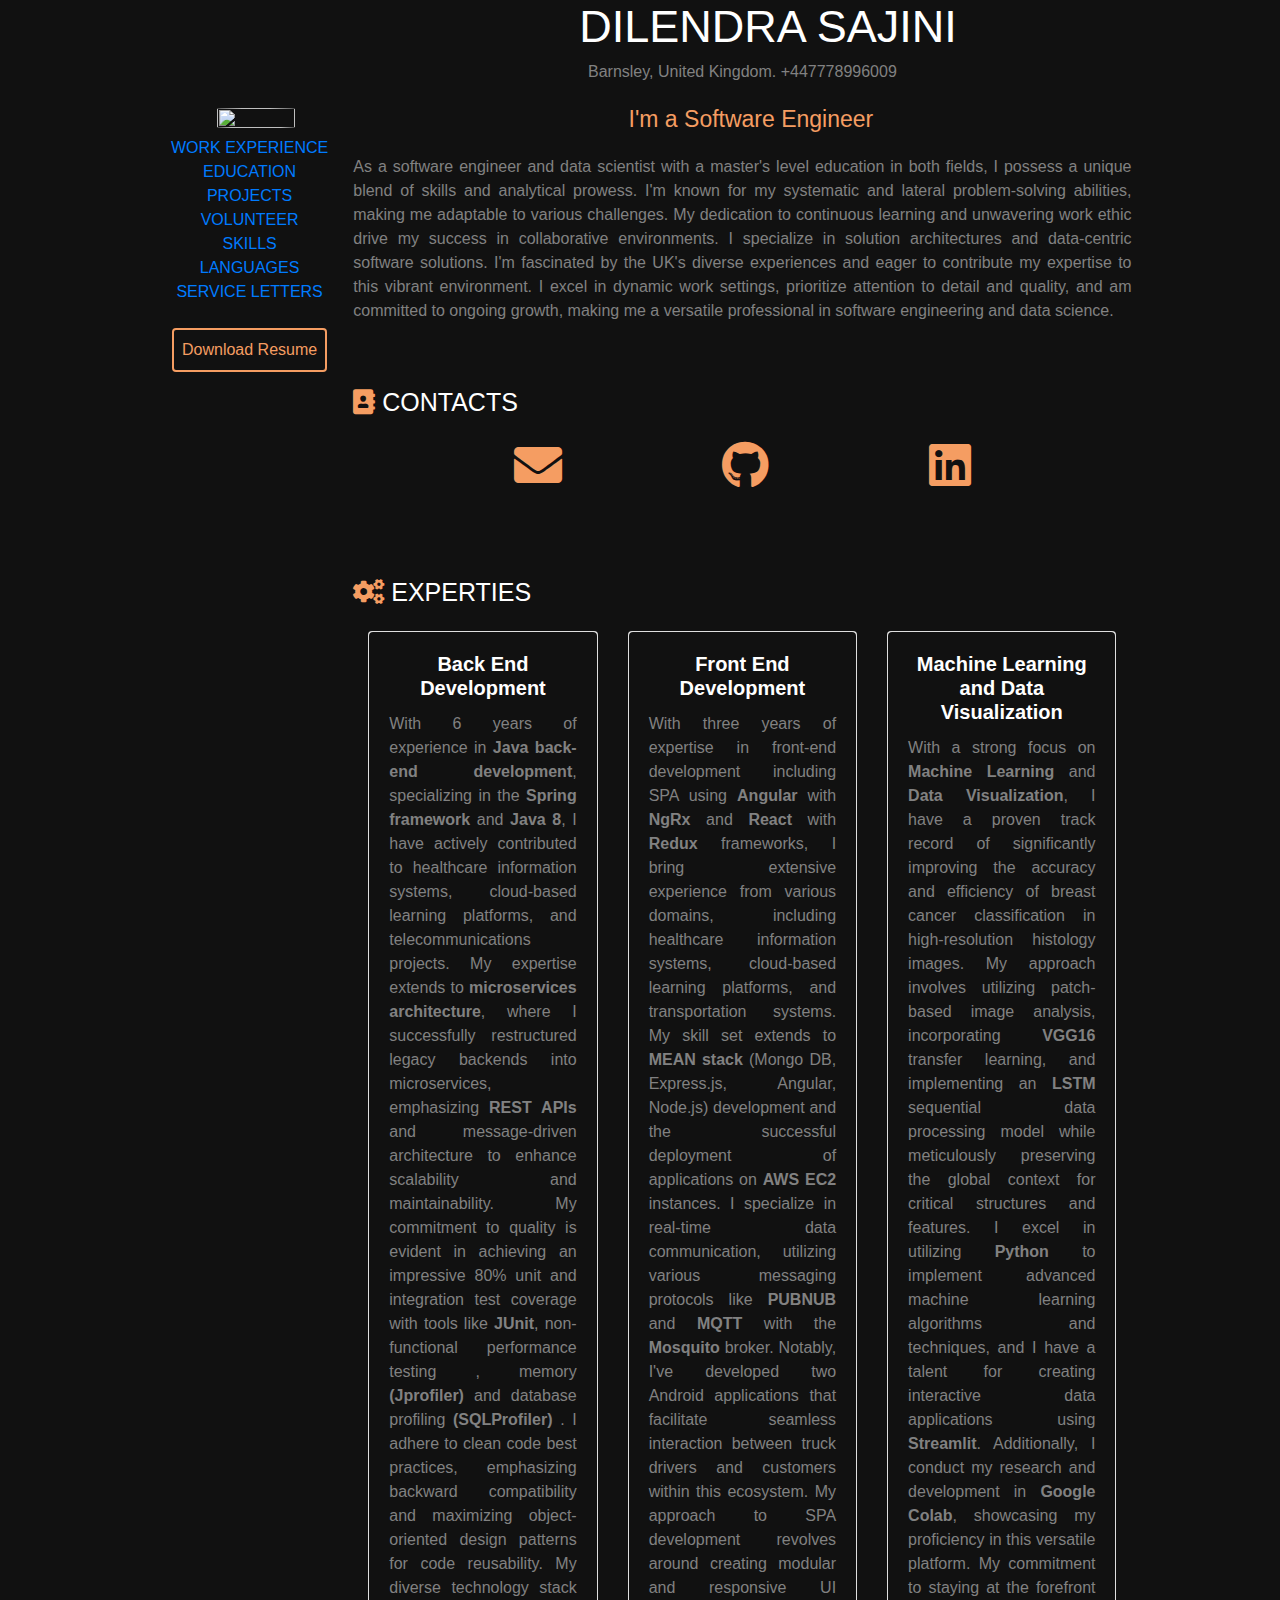
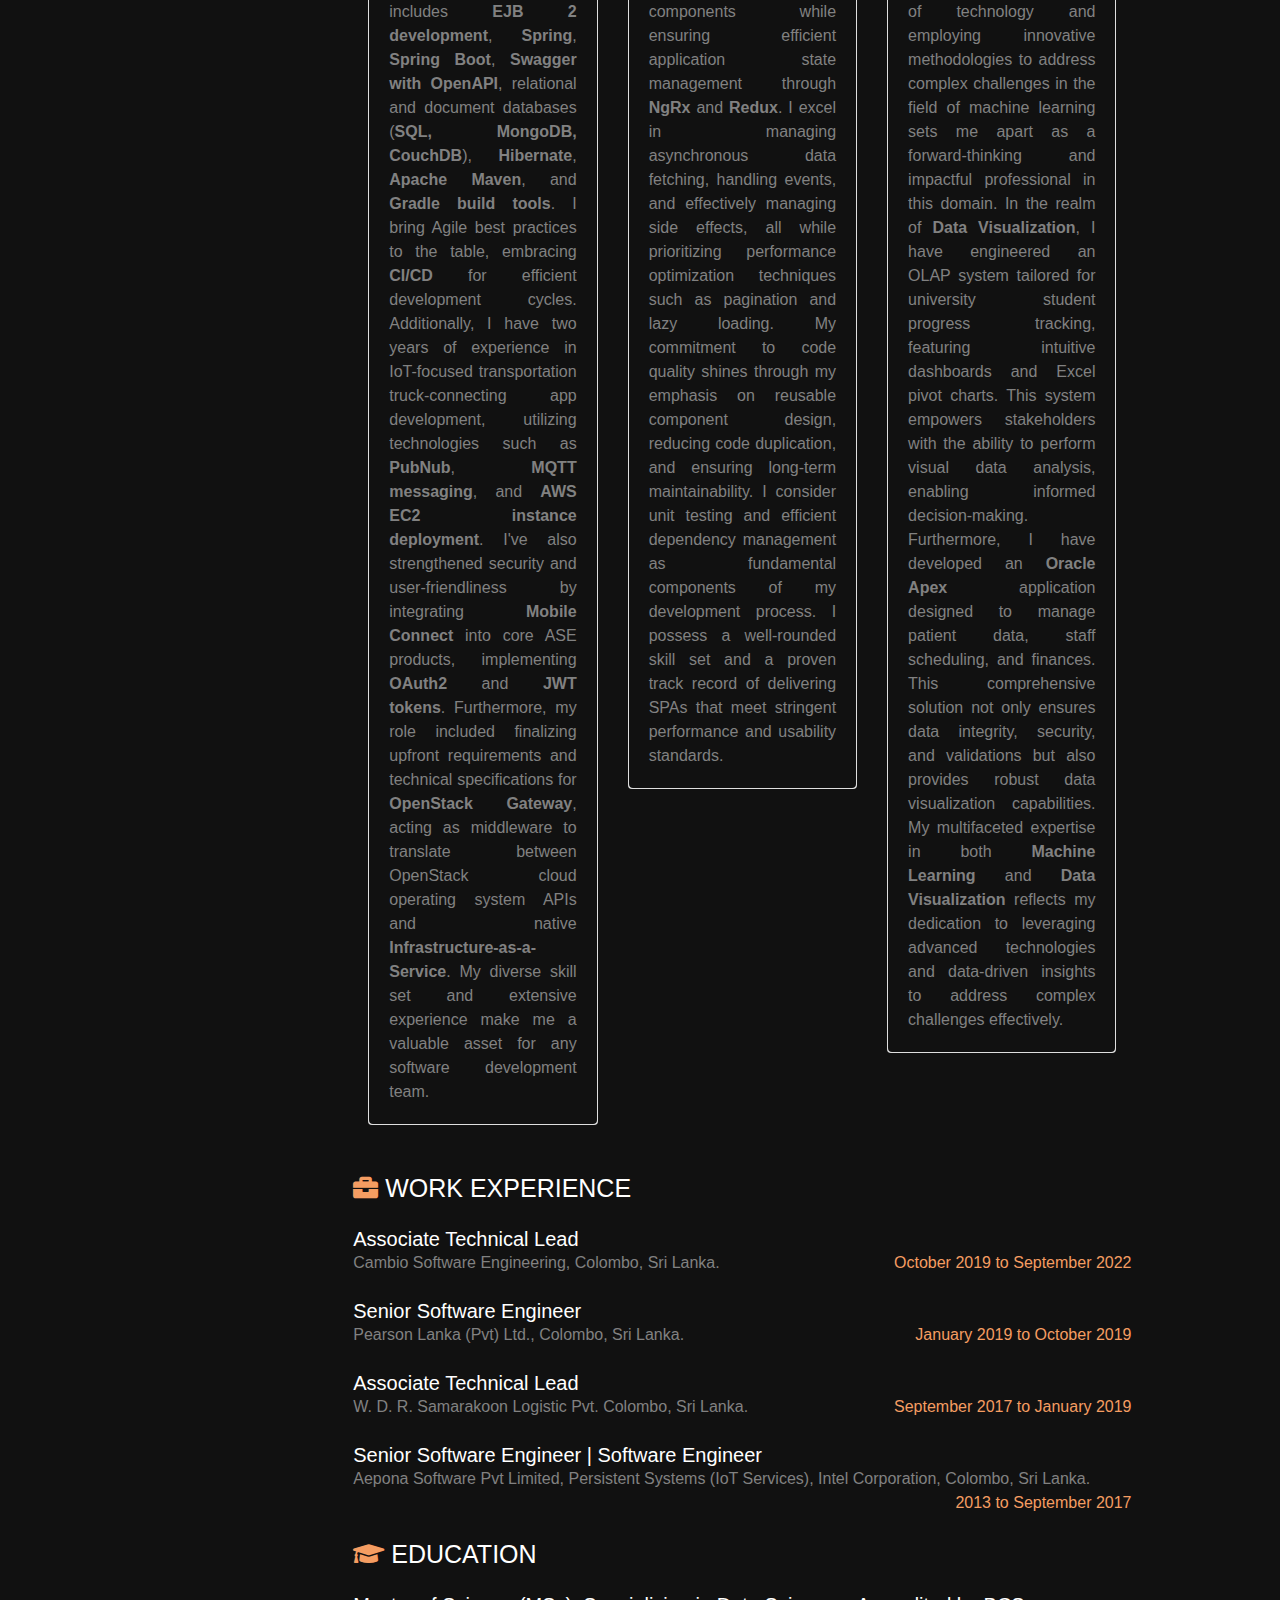
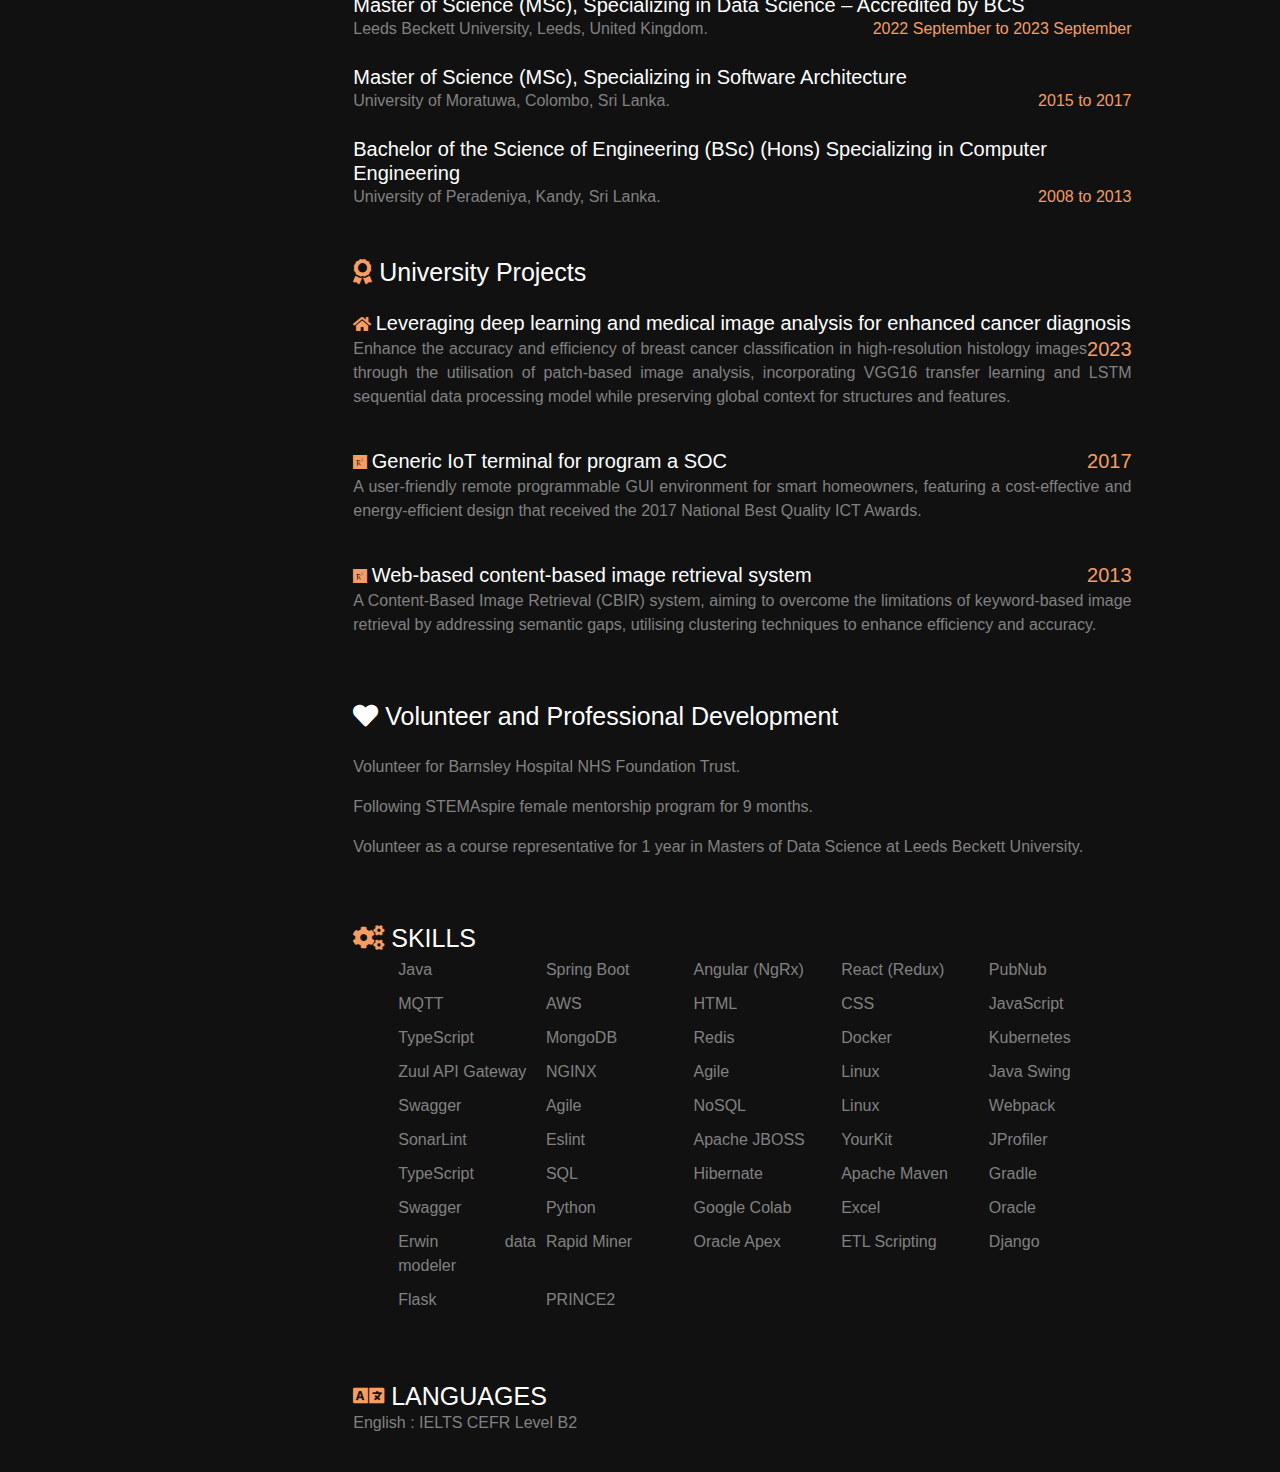
==== commit 6ca1887e: "Add responsive design" ====
--- a/index.html
+++ b/index.html
@@ -5,13 +5,16 @@
     <meta charset="UTF-8" />
     <meta http-equiv="X-UA-Compatible" content="IE=edge" />
     <meta name="viewport" content="width=device-width, initial-scale=1.0" />
-    <link rel="stylesheet" href="https://cdn.jsdelivr.net/npm/bootstrap@4.4.1/dist/css/bootstrap.min.css" integrity="sha384-Vkoo8x4CGsO3+Hhxv8T/Q5PaXtkKtu6ug5TOeNV6gBiFeWPGFN9MuhOf23Q9Ifjh" crossorigin="anonymous">
+    <link rel="stylesheet" href="https://cdn.jsdelivr.net/npm/bootstrap@4.4.1/dist/css/bootstrap.min.css"
+        integrity="sha384-Vkoo8x4CGsO3+Hhxv8T/Q5PaXtkKtu6ug5TOeNV6gBiFeWPGFN9MuhOf23Q9Ifjh" crossorigin="anonymous">
     <link rel="preconnect" href="https://fonts.googleapis.com" />
     <link rel="preconnect" href="https://fonts.gstatic.com" crossorigin />
     <link href="https://fonts.googleapis.com/css2?family=Roboto+Mono:wght@400;500&display=swap" rel="stylesheet" />
-    <link href="style.css" rel="stylesheet"/>
-    <link href="sidebar.css" rel="stylesheet">
-    <link href="card.css" rel="stylesheet">
+    <link rel="stylesheet" href="mobile_style.css" media="screen and (max-width: 576px)" />
+    <link rel="stylesheet" href="desktop_style.css" media="screen and (min-width: 900px)" />
+    <link rel="stylesheet" href="style.css">
+    <link rel="stylesheet" href="sidebar.css">
+    <link rel="stylesheet" href="card.css">
     <link rel="stylesheet" href="https://cdnjs.cloudflare.com/ajax/libs/font-awesome/5.15.4/css/all.min.css">
     <script src="https://ajax.googleapis.com/ajax/libs/jquery/3.5.1/jquery.min.js"></script>
     <script src="https://cdnjs.cloudflare.com/ajax/libs/popper.js/1.16.0/umd/popper.min.js"></script>
@@ -19,41 +22,69 @@
 </head>
 
 <body>
-    <header id="header">
-        <h1>DILENDRA SAJINI</h1>
-        <h2 id="position">
-            <div id="address_details">
-                Barnsley, United Kingdom. +447778996009
-            </div>
-            <div class="text-wrapper">
-                <ul class="text-dynamic">
-                    <li class="text-item"><span>I'm a Software Engineer</span></li>
-                    <li class="text-item"><span> I'm a Full Stack Developer</span></li>
-                    <li class="text-item"><span>I'm a Data Scientist</span></li>
-                    <li class="text-item"><span>I'm a Data Analyst</span></li>
-                </ul>
-            </div>
+    <header>
+        <h1 id="name">DILENDRA SAJINI</h1>
+        <div id="address_details">
+            Barnsley, United Kingdom. +447778996009
+        </div>
+    </header>
+    <main id="mainBody">
+        <article id="maskSide">
+            <article id="mainSide">
+            <br>
+            <section id="picture">
+                <img id="photo" src="photo.PNG">
+            </section>
+            <section id="navBar">
+                <nav class="navbar navbar-dark bg-dark">
+                    <div class="navbar-collapse" id="navbarNav">
+                        <ul class="navbar-nav">
+                            <li class="nav-item active">
+                                <a href="#sectionWorkexperience">WORK EXPERIENCE</a>
+                            </li>
+                            <li class="nav-item">
+                                <a href="#sectionEducation">EDUCATION</a>
+                            </li>
+                            <li class="nav-item">
+                                <a href="#sectionProjects">PROJECTS</a>
+                            </li>
+                            <li class="nav-item">
+                                <a href="#sectionVolunteer">VOLUNTEER</a>
+                            </li>
+                            <li class="nav-item">
+                                <a href="#sectionSkills">SKILLS</a>
+                            </li>
+                            <li class="nav-item">
+                                <a href="#sectionLanguages">LANGUAGES</a>
+                            </li>
+                            <li class="nav-item">
+                                <a href="docs/assets/SERVICE LETTERS.pdf" target="_blank">SERVICE LETTERS</a>
+                            </li>
+                            <br>
+                            <li class="nav-item">
+                                <a href="docs/assets/DILENDRA WIJESINGHE.pdf" download="DILENDRA WIJESINGHE.pdf">
+                                    <button class="btn">Download Resume</button>
+                                </a>
+                            </li>
 
-    </header>
-    <main>
-        <article id="mainSide">
-            <section id="navBar">
-                <div class="sidenav">
-                    <img id="photo" src="photo.PNG" alt="Girl">
-                    <a id="about" href="#">ABOUT</a>
-                    <a href="#section_workexperience">WORK EXPERIENCE</a>
-                    <a href="#section_education">EDUCATION</a>
-                    <a href="#section_skills">SKILLS</a>
-                    <a href="#section_languages">LANGUAGES</a>
-                    <a href="docs/assets/SERVICE LETTERS.pdf" target="_blank">SERVICE LETTERS</a>
-                    <a href="docs/assets/DILENDRA WIJESINGHE.pdf" download="DILENDRA WIJESINGHE.pdf">
-                    <button class="btn">Download Resume</button>
-                    </a>
-                </div>
+                        </ul>
+                    </div>
+                </nav>
             </section>
         </article>
+    </article>
         <article id="mainLeft">
-            <section id="section_about">
+            <section id="animation">
+                <div class="text-wrapper">
+                    <ul class="text-dynamic">
+                        <li class="text-item"><span>I'm a Software Engineer</span></li>
+                        <li class="text-item"><span> I'm a Full Stack Developer</span></li>
+                        <li class="text-item"><span>I'm a Data Scientist</span></li>
+                        <li class="text-item"><span>I'm a Data Analyst</span></li>
+                    </ul>
+                </div>
+            </section>
+            <section id="sectionAbout">
                 <p>
                     As a software engineer and data scientist with a master's level education in both fields, I possess
                     a unique blend of skills and analytical prowess. I'm known for my systematic and lateral
@@ -65,8 +96,12 @@
                     making me a versatile professional in software engineering and data science.
                 </p>
             </section>
-            <section id="section_contacts">
-                <div id="contact_details">
+            <section id="sectionContacts">
+                <br>
+                <br>
+                <h2><i class="fas fa-address-book" aria-hidden="true"></i> CONTACTS</h2>
+                <br>
+                <div id="contactDetails">
                     <p id="email">
                         <a href="mailto:dilendra.sajini@gmail.com">
                             <i class="fa fa-envelope fa-3x" aria-hidden="true"></i>
@@ -74,7 +109,7 @@
                     </p>
                     <p id="github">
                         <a href="https://github.dev/DilendraSajini">
-                          <i class="fab fa-github fa-3x" aria-hidden="true"></i>
+                            <i class="fab fa-github fa-3x" aria-hidden="true"></i>
                         </a>
                     </p>
                     <p id="linkedln">
@@ -85,111 +120,240 @@
                 </div>
             </section>
             <br>
-            <section>
-                <h2>EXPERTIES</h2>
-                <div class="container panel_background">
-                    <div class="row panel_background">
-                        <div class="col-sm-4 card_column">
+            <section id="experties">
+                <br>
+                <br>
+                <h2><i class="fa fa-cogs" aria-hidden="true"></i> EXPERTIES</h2>
+                <br>
+                <div class="container">
+                    <div class="row panel">
+                        <div class="col-sm-4 cardColumn">
                             <div class="card">
-                                <div class="card-body rounded card_background">
-                                    <h5 class="card-title" id="experties_header"> <b> Back End Development </b></h5>
-                                    <p class="card-text" id="experties_body">With 6 years of experience in <b>Java back-end development</b>, specializing in the <b>Spring framework</b> and <b>Java 8</b>, I have actively contributed to healthcare information systems, cloud-based learning platforms, and telecommunications projects. My expertise extends to <b>microservices architecture</b>, where I successfully restructured legacy backends into microservices, emphasizing <b>REST APIs</b> and message-driven architecture to enhance scalability and maintainability. My commitment to quality is evident in achieving an impressive 80% unit and integration test coverage with tools like <b>JUnit</b>, non-functional performance testing , memory <b>(Jprofiler)</b> and database profiling <b> (SQLProfiler) </b>. I adhere to clean code best practices, emphasizing backward compatibility and maximizing object-oriented design patterns for code reusability. My diverse technology stack includes <b>EJB 2 development</b>, <b>Spring</b>, <b>Spring Boot</b>, <b>Swagger with OpenAPI</b>, relational and document databases (<b>SQL, MongoDB, CouchDB</b>), <b>Hibernate</b>, <b>Apache Maven</b>, and <b>Gradle build tools</b>. I bring Agile best practices to the table, embracing <b>CI/CD</b> for efficient development cycles. Additionally, I have two years of experience in IoT-focused transportation truck-connecting app development, utilizing technologies such as <b>PubNub</b>, <b>MQTT messaging</b>, and <b>AWS EC2 instance deployment</b>. I've also strengthened security and user-friendliness by integrating <b>Mobile Connect</b> into core ASE products, implementing <b>OAuth2</b> and <b>JWT tokens</b>. Furthermore, my role included finalizing upfront requirements and technical specifications for <b>OpenStack Gateway</b>, acting as middleware to translate between OpenStack cloud operating system APIs and native <b>Infrastructure-as-a-Service</b>. My diverse skill set and extensive experience make me a valuable asset for any software development team.
+                                <div class="card-body rounded cardBackground">
+                                    <h5 class="card-title" id="expertiesHeader"> <b> Back End Development </b></h5>
+                                    <p class="card-text" id="expertiesBody">With 6 years of experience in <b>Java
+                                            back-end development</b>, specializing in the <b>Spring framework</b> and
+                                        <b>Java 8</b>, I have actively contributed to healthcare information systems,
+                                        cloud-based learning platforms, and telecommunications projects. My expertise
+                                        extends to <b>microservices architecture</b>, where I successfully restructured
+                                        legacy backends into microservices, emphasizing <b>REST APIs</b> and
+                                        message-driven architecture to enhance scalability and maintainability. My
+                                        commitment to quality is evident in achieving an impressive 80% unit and
+                                        integration test coverage with tools like <b>JUnit</b>, non-functional
+                                        performance testing , memory <b>(Jprofiler)</b> and database profiling <b>
+                                            (SQLProfiler) </b>. I adhere to clean code best practices, emphasizing
+                                        backward compatibility and maximizing object-oriented design patterns for code
+                                        reusability. My diverse technology stack includes <b>EJB 2 development</b>,
+                                        <b>Spring</b>, <b>Spring Boot</b>, <b>Swagger with OpenAPI</b>, relational and
+                                        document databases (<b>SQL, MongoDB, CouchDB</b>), <b>Hibernate</b>, <b>Apache
+                                            Maven</b>, and <b>Gradle build tools</b>. I bring Agile best practices to
+                                        the table, embracing <b>CI/CD</b> for efficient development cycles.
+                                        Additionally, I have two years of experience in IoT-focused transportation
+                                        truck-connecting app development, utilizing technologies such as <b>PubNub</b>,
+                                        <b>MQTT messaging</b>, and <b>AWS EC2 instance deployment</b>. I've also
+                                        strengthened security and user-friendliness by integrating <b>Mobile Connect</b>
+                                        into core ASE products, implementing <b>OAuth2</b> and <b>JWT tokens</b>.
+                                        Furthermore, my role included finalizing upfront requirements and technical
+                                        specifications for <b>OpenStack Gateway</b>, acting as middleware to translate
+                                        between OpenStack cloud operating system APIs and native
+                                        <b>Infrastructure-as-a-Service</b>. My diverse skill set and extensive
+                                        experience make me a valuable asset for any software development team.
                                     </p>
                                 </div>
                             </div>
                         </div>
-                        <div class="col-sm-4 card_column">
+                        <div class="col-sm-4 cardColumn">
                             <div class="card">
-                                <div class="card-body rounded card_background">
-                                    <h5 class="card-title" id="experties_header"> <b> Front End Development </b> </h5>
-                                    <p class="card-text" id="experties_body">With three years of expertise in front-end development including SPA using <b>Angular</b> with <b>NgRx</b> and <b>React</b> with <b>Redux</b> frameworks, I bring extensive experience from various domains, including healthcare information systems, cloud-based learning platforms, and transportation systems. My skill set extends to <b>MEAN stack</b> (Mongo DB, Express.js, Angular, Node.js) development and the successful deployment of applications on <b>AWS EC2</b> instances. I specialize in real-time data communication, utilizing various messaging protocols like <b>PUBNUB</b> and <b>MQTT</b> with the <b>Mosquito</b> broker.
-                                        Notably, I've developed two Android applications that facilitate seamless interaction between truck drivers and customers within this ecosystem. My approach to SPA development revolves around creating modular and responsive UI components while ensuring efficient application state management through <b>NgRx</b> and <b>Redux</b>. I excel in managing asynchronous data fetching, handling events, and effectively managing side effects, all while prioritizing performance optimization techniques such as pagination and lazy loading.
-                                        My commitment to code quality shines through my emphasis on reusable component design, reducing code duplication, and ensuring long-term maintainability. I consider unit testing and efficient dependency management as fundamental components of my development process. I possess a well-rounded skill set and a proven track record of delivering SPAs that meet stringent performance and usability standards.
+                                <div class="card-body rounded cardBackground">
+                                    <h5 class="card-title" id="expertiesHeader"> <b> Front End Development </b> </h5>
+                                    <p class="card-text" id="expertiesBody">With three years of expertise in front-end
+                                        development including SPA using <b>Angular</b> with <b>NgRx</b> and <b>React</b>
+                                        with <b>Redux</b> frameworks, I bring extensive experience from various domains,
+                                        including healthcare information systems, cloud-based learning platforms, and
+                                        transportation systems. My skill set extends to <b>MEAN stack</b> (Mongo DB,
+                                        Express.js, Angular, Node.js) development and the successful deployment of
+                                        applications on <b>AWS EC2</b> instances. I specialize in real-time data
+                                        communication, utilizing various messaging protocols like <b>PUBNUB</b> and
+                                        <b>MQTT</b> with the <b>Mosquito</b> broker.
+                                        Notably, I've developed two Android applications that facilitate seamless
+                                        interaction between truck drivers and customers within this ecosystem. My
+                                        approach to SPA development revolves around creating modular and responsive UI
+                                        components while ensuring efficient application state management through
+                                        <b>NgRx</b> and <b>Redux</b>. I excel in managing asynchronous data fetching,
+                                        handling events, and effectively managing side effects, all while prioritizing
+                                        performance optimization techniques such as pagination and lazy loading.
+                                        My commitment to code quality shines through my emphasis on reusable component
+                                        design, reducing code duplication, and ensuring long-term maintainability. I
+                                        consider unit testing and efficient dependency management as fundamental
+                                        components of my development process. I possess a well-rounded skill set and a
+                                        proven track record of delivering SPAs that meet stringent performance and
+                                        usability standards.
                                     </p>
                                 </div>
                             </div>
                         </div>
-                        <div class="col-sm-4 card_column">
+                        <div class="col-sm-4 cardColumn">
                             <div class="card">
-                                <div class="card-body rounded card_background">
-                                    <h5 class="card-title" id="experties_header"> <b> Machine Learning and Data Visualization </b> </h5>
-                                    <p class="card-text" id="experties_body">With a strong focus on <b>Machine Learning</b> and <b>Data Visualization</b>, I have a proven track record of significantly improving the accuracy and efficiency of breast cancer classification in high-resolution histology images. My approach involves utilizing patch-based image analysis, incorporating <b>VGG16</b> transfer learning, and implementing an <b>LSTM</b> sequential data processing model while meticulously preserving the global context for critical structures and features. I excel in utilizing <b>Python</b> to implement advanced machine learning algorithms and techniques, and I have a talent for creating interactive data applications using <b>Streamlit</b>. Additionally, I conduct my research and development in <b>Google Colab</b>, showcasing my proficiency in this versatile platform. My commitment to staying at the forefront of technology and employing innovative methodologies to address complex challenges in the field of machine learning sets me apart as a forward-thinking and impactful professional in this domain.
-                                        In the realm of <b>Data Visualization</b>, I have engineered an OLAP system tailored for university student progress tracking, featuring intuitive dashboards and Excel pivot charts. This system empowers stakeholders with the ability to perform visual data analysis, enabling informed decision-making. Furthermore, I have developed an <b>Oracle Apex</b> application designed to manage patient data, staff scheduling, and finances. This comprehensive solution not only ensures data integrity, security, and validations but also provides robust data visualization capabilities. My multifaceted expertise in both <b>Machine Learning</b> and <b>Data Visualization</b> reflects my dedication to leveraging advanced technologies and data-driven insights to address complex challenges effectively.
+                                <div class="card-body rounded cardBackground">
+                                    <h5 class="card-title" id="expertiesHeader"> <b> Machine Learning and Data
+                                            Visualization </b> </h5>
+                                    <p class="card-text" id="expertiesBody">With a strong focus on <b>Machine
+                                            Learning</b> and <b>Data Visualization</b>, I have a proven track record of
+                                        significantly improving the accuracy and efficiency of breast cancer
+                                        classification in high-resolution histology images. My approach involves
+                                        utilizing patch-based image analysis, incorporating <b>VGG16</b> transfer
+                                        learning, and implementing an <b>LSTM</b> sequential data processing model while
+                                        meticulously preserving the global context for critical structures and features.
+                                        I excel in utilizing <b>Python</b> to implement advanced machine learning
+                                        algorithms and techniques, and I have a talent for creating interactive data
+                                        applications using <b>Streamlit</b>. Additionally, I conduct my research and
+                                        development in <b>Google Colab</b>, showcasing my proficiency in this versatile
+                                        platform. My commitment to staying at the forefront of technology and employing
+                                        innovative methodologies to address complex challenges in the field of machine
+                                        learning sets me apart as a forward-thinking and impactful professional in this
+                                        domain.
+                                        In the realm of <b>Data Visualization</b>, I have engineered an OLAP system
+                                        tailored for university student progress tracking, featuring intuitive
+                                        dashboards and Excel pivot charts. This system empowers stakeholders with the
+                                        ability to perform visual data analysis, enabling informed decision-making.
+                                        Furthermore, I have developed an <b>Oracle Apex</b> application designed to
+                                        manage patient data, staff scheduling, and finances. This comprehensive solution
+                                        not only ensures data integrity, security, and validations but also provides
+                                        robust data visualization capabilities. My multifaceted expertise in both
+                                        <b>Machine Learning</b> and <b>Data Visualization</b> reflects my dedication to
+                                        leveraging advanced technologies and data-driven insights to address complex
+                                        challenges effectively.
                                     </p>
                                 </div>
                             </div>
-                        </div> 
+                        </div>
                     </div>
                 </div>
-
+            </section>
+            <section id="sectionWorkexperience">
+                <br>
+                <br>
+                <h2><i class="fa fa-briefcase" aria-hidden="true"></i> WORK EXPERIENCE</h2>
+                <br>
                 <div>
-                    <section id="section_workexperience">
-                        <br>
-                        <br>
-                        <br>
-                        <br>
-                        <h2><i class="fa fa-briefcase" aria-hidden="true"></i> WORK EXPERIENCE</h2>
-                        <h3>Associate Technical Lead</h3>
-                        <p id="parent">
-                            Cambio Software Engineering, Colombo, Sri Lanka.
-                            <span id="highlighted_date">October 2019 to September 2022 </span>
-                            <iframe id="pdfViewer" style="display: none;"></iframe>
-                        </p>
-                        <br>
-                        <h3>Senior Software Engineer</h3>
-                        <p id="parent">
-                            Pearson Lanka (Pvt) Ltd., Colombo, Sri Lanka.
-                            <span id="highlighted_date">January 2019 to October 2019</span>
-                        </p>
-                        </ul>
-                        <br>
-                        <h3>Associate Technical Lead</h3>
-                        <p id="parent">
-                            W. D. R. Samarakoon Logistic Pvt. Colombo, Sri Lanka.
-                            <span id="highlighted_date">September 2017 to January 2019</span>
-                        </p>
-                        <br>
-                        <h3>Senior Software Engineer | Software Engineer</h3>
-                        <p id="parent">
-                            Aepona Software Pvt Limited, Persistent Systems (IoT Services), Intel Corporation, Colombo,
-                            Sri
-                            Lanka.
-                            <span id="highlighted_date">2013 to September 2017</span>
-                </div>
-                </p>
-            </section>
-            <section id="section_education">
-                <br>
-                <br>
-                <br>
-                <br>
-                <h2> <i class="fa fa-graduation-cap" aria-hidden="true"></i> EDUCATION</h2>
-                <h3>Master of Science (MSc), Specializing in Data Science – Accredited by BCS</h3>
-                <p id="parent">
-                    Leeds Beckett University, Leeds, United Kingdom.
-                    <span id="highlighted_date">2022 September to 2023 September</span>
-                </p>
-                <br>
-                <h3>Master of Science (MSc), Specializing in Software Architecture </h3>
-                <p id="parent">
-                    University of Moratuwa, Colombo, Sri Lanka.
-                    <span id="highlighted_date">2015 to 2017</span>
-                </p>
-                <br>
-                <h3>Bachelor of the Science of Engineering (BSc) (Hons) Specializing in Computer Engineering</h3>
-                <p id="parent">
-                    University of Peradeniya, Kandy, Sri Lanka.
-                    <span id="highlighted_date">2008 to 2013</span>
-                </p>
-            </section>
-            <section id="section_skills">
-                <br>
-                <br>
+                    <h3>Associate Technical Lead</h3>
+                    <p id="parent">
+                        Cambio Software Engineering, Colombo, Sri Lanka.
+                        <span id="highlightedDate">October 2019 to September 2022 </span>
+                        <iframe id="pdfViewer" style="display: none;"></iframe>
+                    </p>
+                    <br>
+                    <br>
+                    <h3>Senior Software Engineer</h3>
+                    <p id="parent">
+                        Pearson Lanka (Pvt) Ltd., Colombo, Sri Lanka.
+                        <span id="highlightedDate">January 2019 to October 2019</span>
+                    </p>
+                    </ul>
+                    <br>
+                    <br>
+                    <h3>Associate Technical Lead</h3>
+                    <p id="parent">
+                        W. D. R. Samarakoon Logistic Pvt. Colombo, Sri Lanka.
+                        <span id="highlightedDate">September 2017 to January 2019</span>
+                    </p>
+                    <br>
+                    <br>
+                    <h3>Senior Software Engineer | Software Engineer</h3>
+                    <p id="parent">
+                        Aepona Software Pvt Limited, Persistent Systems (IoT Services), Intel Corporation, Colombo,
+                        Sri
+                        Lanka.
+                        <span id="highlightedDate">2013 to September 2017</span>
+                    </p>
+                </div>
+            </section>
+            <section id="sectionEducation">
+                <br>
+                <br>
+                <h2><i class="fa fa-graduation-cap" aria-hidden="true"></i> EDUCATION</h2>
+                <br>
+                <div>
+                    <h3>Master of Science (MSc), Specializing in Data Science – Accredited by BCS</h3>
+                    <p id="parent">
+                        Leeds Beckett University, Leeds, United Kingdom.
+                        <span id="highlightedDate">2022 September to 2023 September</span>
+                    </p>
+                    <br>
+                    <br>
+                    <h3>Master of Science (MSc), Specializing in Software Architecture </h3>
+                    <p id="parent">
+                        University of Moratuwa, Colombo, Sri Lanka.
+                        <span id="highlightedDate">2015 to 2017</span>
+                    </p>
+                    <br>
+                    <br>
+                    <h3>Bachelor of the Science of Engineering (BSc) (Hons) Specializing in Computer Engineering</h3>
+                    <p id="parent">
+                        University of Peradeniya, Kandy, Sri Lanka.
+                        <span id="highlightedDate">2008 to 2013</span>
+                    </p>
+                    <div>
+            </section>
+            <section id="sectionProjects">
+                <br>
+                <br>
+                <h2><i class="fas fa-award" aria-hidden="true"></i> University Projects</h2>
+                <br>
+                <div>
+                    <a href="https://dissertation-zejrc29dctwmetafszbaaw.streamlit.app/" id="reference">
+                        <i class="fa fa-home" aria-hidden="true"></i>
+                    </a>
+                    <h3 id="parent">Leveraging deep learning and medical image analysis for enhanced cancer diagnosis
+                        <span id="highlightedDate">2023</span>
+                    </h3>
+                    <p>
+                        Enhance the accuracy and efficiency of breast cancer classification in high-resolution histology
+                        images through the utilisation of patch-based image analysis, incorporating VGG16 transfer learning
+                        and LSTM sequential data processing model while preserving global context for structures and
+                        features.
+                    </p>
+                    <br>
+                    <a href="https://www.researchgate.net/publication/369170852_Generic_IoT_Terminal_For_Program_A_SOC" id="reference">
+                        <i class="fab fa-researchgate" aria-hidden="true"></i>
+                    </a>
+                    <h3 id="parent">Generic IoT terminal for program a SOC
+                        <span id="highlightedDate">2017</span>
+                    </h3>
+                    <p>
+                        A user-friendly remote programmable GUI environment for smart homeowners, featuring a cost-effective
+                        and energy-efficient design that received the 2017 National Best Quality ICT Awards.
+                    </p>
+                    <br>
+                    <a href="https://www.researchgate.net/publication/369170939_A_Web-Based_Content-Based_Image_Retrieval_System" id="reference">
+                        <i class="fab fa-researchgate" aria-hidden="true"></i>
+                    </a>
+                    <h3 id="parent">Web-based content-based image retrieval system
+                        <span id="highlightedDate">2013</span>
+                    </h3>
+                    <p>
+                        A Content-Based Image Retrieval (CBIR) system, aiming to overcome the limitations of keyword-based
+                        image retrieval by addressing semantic gaps, utilising clustering techniques to enhance efficiency
+                        and accuracy.
+                    </p>
+                </div>
+            </section>
+            <section id="sectionVolunteer">
+                <br>
+                <br>
+                <h2><i class="fas fa-heart" aria-hidden="true"></i> Volunteer and Professional Development</h2>
+                <br>
+                <div>
+                <p>Volunteer for Barnsley Hospital NHS Foundation Trust.</p> 
+                <p>Following STEMAspire female mentorship program for 9 months. </p> 
+                <p>Volunteer as a course representative for 1 year in Masters of Data Science at Leeds Beckett University. </p> 
+                </div>
+            </section>
+            <section id="sectionSkills">
                 <br>
                 <br>
                 <h2><i class="fa fa-cogs" aria-hidden="true"></i> SKILLS</h2>
-                <ul id="skills_ul">
-
+                <ul id="skillsUl">
                     <li>Java</li>
                     <li>Spring Boot</li>
                     <li>Angular (NgRx)</li>
@@ -239,7 +403,7 @@
                     <li>PRINCE2</li>
                 </ul>
             </section>
-            <section id="section_languages">
+            <section id="sectionLanguages">
                 <br>
                 <br>
                 <h2><i class="fa fa-language" aria-hidden="true"></i> LANGUAGES</h2>
--- a/mobile_style.css
+++ b/mobile_style.css
@@ -0,0 +1,22 @@
+body {
+    font-size: 15px;
+}
+
+#photo {
+    width: 4cap;
+    height: 20%;
+    border-radius: 40%;
+}
+
+
+h1 {
+    font-size: 45px;
+}
+
+h2 {
+    font-size: 20px;
+}
+
+h3 {
+    font-size: 15px;
+}--- a/desktop_style.css
+++ b/desktop_style.css
@@ -0,0 +1,67 @@
+#address_details {
+    padding-left: 20%;
+}
+
+#name {
+    padding-left: 20%;
+}
+
+#mainBody {
+    display: flex;
+}
+
+#mainSide {
+    width: 20%;
+    position: fixed;
+    z-index: 1;
+}
+
+#maskSide {
+    width: 20%;
+}
+
+.navbar{
+    width: 80%;
+    padding-left: 15%;
+    padding-right: 0%;
+  }
+
+#mainLeft {
+    width: 80%;
+    display: inline;
+    padding: 2%;
+}
+
+#photo {
+    width: 55%;
+    height: 5%;
+    border-radius: 40%;
+}
+
+h1 {
+    font-size: 45px;
+}
+
+h2 {
+    font-size: 25px;
+}
+
+h3 {
+    font-size: 20px;
+}
+
+#skillsUl {
+    list-style-type: none;
+    display: flex;
+    flex-wrap: wrap;
+}
+
+#skillsUl li {
+    width: 20%;
+    box-sizing: border-box;
+    padding: 5px;
+}
+
+.text-wrapper {
+    font-size: 23px; 
+}
--- a/style.css
+++ b/style.css
@@ -1,33 +1,123 @@
-*,
-*::after,
-*::before {
-  box-sizing: border-box;
-  padding: 0;
-  margin: 0;
-}
-
 :root {
   --yangColor: #f59d62;
   --yinColor: #111111;
 }
 
+body {
+  background-color: #111;
+  text-align: justify;
+  width: 100%;
+  padding-left: 10%;
+  padding-right: 10%;
+  color: #818181;
+  font-family: 'Muli', Tahoma, Geneva, Verdana, sans-serif;
+}
+
+#address_details {
+  width: 100%;
+  padding-top: 60px;
+  text-align: center;
+}
+
+#name {
+  padding-left: 0px;
+  width: 100%;
+  text-align: center;
+  background-color: #111;
+}
+
+#mainSide {
+  text-align: center;
+  align-items: center;
+}
+
+#maskSide {
+  text-align: center;
+  align-items: center;
+}
+
+.navbar{
+  background-color: #111 !important;
+}
+
+.btn {
+  border: 2px solid var(--yangColor);
+  color: var(--yangColor);
+  padding: .5em;
+}
+
+#contactDetails{
+  display: flex;
+  justify-content: space-evenly;
+}
+
+h1,
+h2,
+h3 {
+  margin-bottom: 0;
+  color: #fff;
+  text-align: left;;
+}
+
+h1{
+  position: fixed;
+  z-index: 1;
+}
+
+.cardBackground {
+  background-color: #111111;
+}
+.panel {
+  background-color: #111111;
+}
+
+.cardColumn {
+  background-color: #111111;
+}
+
+#expertiesHeader{
+  text-align: center;  
+  color: #fff;
+}
+
+#expertiesBody {
+  text-align: left;   
+}
+
+#expertiesBody{
+  text-align: justify;
+}
+
+.fab.fa-github, .fa-envelope, .fa-linkedin, .fa-home, .fa-researchgate, .fa-cogs, .fa-award, 
+.fa-graduation-cap, .fa-briefcase, .fa-language, .fa-address-book{
+  color: var(--yangColor); /* Replace with your desired color */
+}
+
+#reference{
+  display: inline-flex;
+}
+
+#parent {
+  display: inline;
+}
+
+#highlightedDate {
+  display: inline;
+  float: right;
+  color: var(--yangColor);
+}
+
 .text-wrapper {
   display: flex;
-  font-size: 30px;
   font-weight: 400;
-  height: 40px;
   justify-content: center;
 }
 
-.text-static {
-  color: #ffffff;
-}
-
 .text-dynamic {
-  margin-left: 30px;
-  line-height: 90px;
-  height: 90px;
+  list-style-type: none;
   overflow: hidden;
+  line-height: 30px;
+  height: 35px;
 }
 
 .text-item {
@@ -40,200 +130,20 @@
   align-items: center;
 }
 
-body {
-  font-family: 'Muli', Tahoma, Geneva, Verdana, sans-serif;
-  font-size: 16px;
-  max-width: 1400px;
-  margin: auto;
-  color: #818181;
-  background-color: #111;
-  text-align: justify;
-  margin-top: 100px;
-}
-
-h1 {
-  font-weight: 800;
-  letter-spacing: .2em;
-  position: fixed;
-  top: 0;
-  z-index: 1;
-  background-color: #111;
-  width: 100%;
-  max-width: 1400px;
-  text-align: center;
-  padding-left: 150px;
-  padding-top: 20px;
-}
-
-.btn {
-  border: 2px solid var(--yangColor);
-  color: var(--yangColor);
-  padding: .5em;
-}
-
-#position {
-  margin-left: 9em;
-  padding-bottom: 0;
-  padding-top: 0px;
-}
-
-h1 {
-  font-size: 45px;
-}
-
-h2 {
-  padding-bottom: 1em;
-  font-size: 25px;
-}
-
-h3 {
-  padding-bottom: 1em;
-  font-size: 20px;
-}
-
-#highlighted,
-#highlighted_date {
-  color: var(--yangColor);
-  text-align: end;
-}
-
-#parent {
-  display: flex;
-  justify-content: space-between;
-}
-
-#mainSide {
-  margin-left: 0em;
-}
-
-#section_workexperience {
-  margin-left: 0;
-}
-
-#section_contacts,
-#section_workexperience,
-#section_education,
-#section_skills {
-  margin-bottom: 0;
-  margin-top: 0;
-}
-
-#address_details {
-  font-size: 18px;
-}
-
-#contact_details {
-  display: inline-flex;
-  margin: auto;
-  align-items: center;
-  justify-content: center;
-  text-align: center;
-  width: 100%;
-  max-width: 1200px;
-}
-
-.column {
-  flex: 20%;
-  border: 1px solid #000;
-  /* Add a border */
-  border-radius: 10px;
-  /* Add rounded edges */
-  padding: 10px;
-  /* Add some padding for spacing */
-  margin: 10px;
-  /* Add margin to separate columns */
-  text-align: center;
-  color: black;
-}
-
-.row {
-  display: flex;
-  flex-wrap: wrap;
-  background-color: #aaa;
-  width: 100%;
-}
-
-#skills_ul {
-  list-style-type: none;
-  margin: 0;
-  padding: 0;
-  display: flex;
-  flex-wrap: wrap;
-}
-
-#skills_ul li {
-  width: 12%;
-  /* Display in three columns */
-  box-sizing: border-box;
-  padding: 5px;
-}
-
-#e_content {
-  text-align: justify;
-}
-
-#email,
-#github,
-#linkedln {
-  margin-right: 8em;
-  margin-left: 8em;
-
-}
-
-.fab.fa-github, .fa-envelope, .fa-linkedin {
-  color: var(--yangColor); /* Replace with your desired color */
-}
-
-#about {
-  color: #fff;
-}
-
-header {
-  text-align: center;
-  margin: auto 2em;
-
-}
-
-section {
-  margin: auto 1em 4em 2em;
-}
-
-i {
-  margin-right: .5em;
-}
-
-p {
-  margin: .2em auto
-}
-
-hr {
-  border: none;
-  background-color: lightgray;
-  height: 1px;
-}
-
-h1,
-h2,
-h3 {
-  margin-bottom: 0;
-  color: #fff;
-}
-
-#mainLeft {
-  margin-left: 12em;
-}
-
-
 .text-item::after {
   position: absolute;
   content: '';
   left: 0;
-  height: 100%;
-  padding: 5px;
   width: calc(100% + 30px);
   border-left: 3px solid var(--yangColor);
   background-color: var(--yinColor);
   animation: typing 3s steps(6) infinite;
+}
+
+@keyframes slide {
+  100% {
+    top: -120px;
+  }
 }
 
 @keyframes typing {
@@ -248,8 +158,3 @@
   }
 }
 
-@keyframes slide {
-  100% {
-    top: -360px;
-  }
-}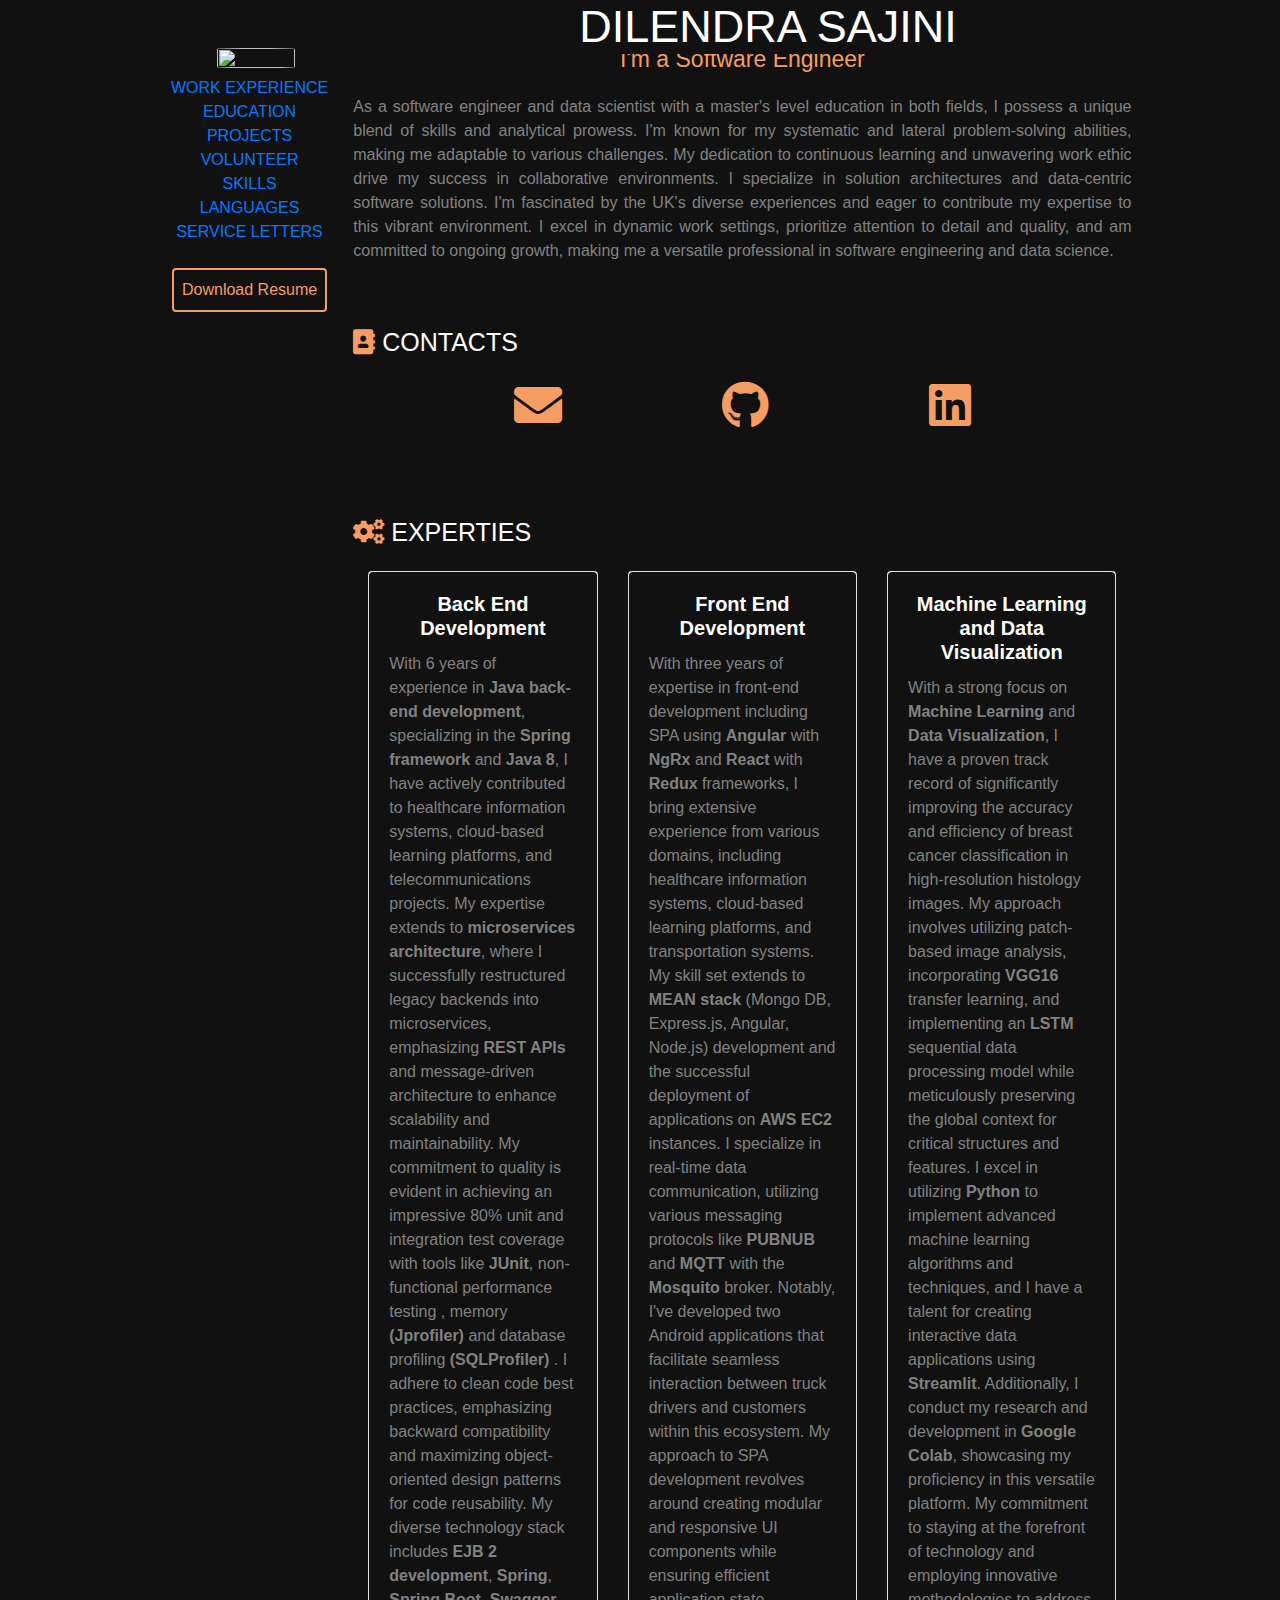
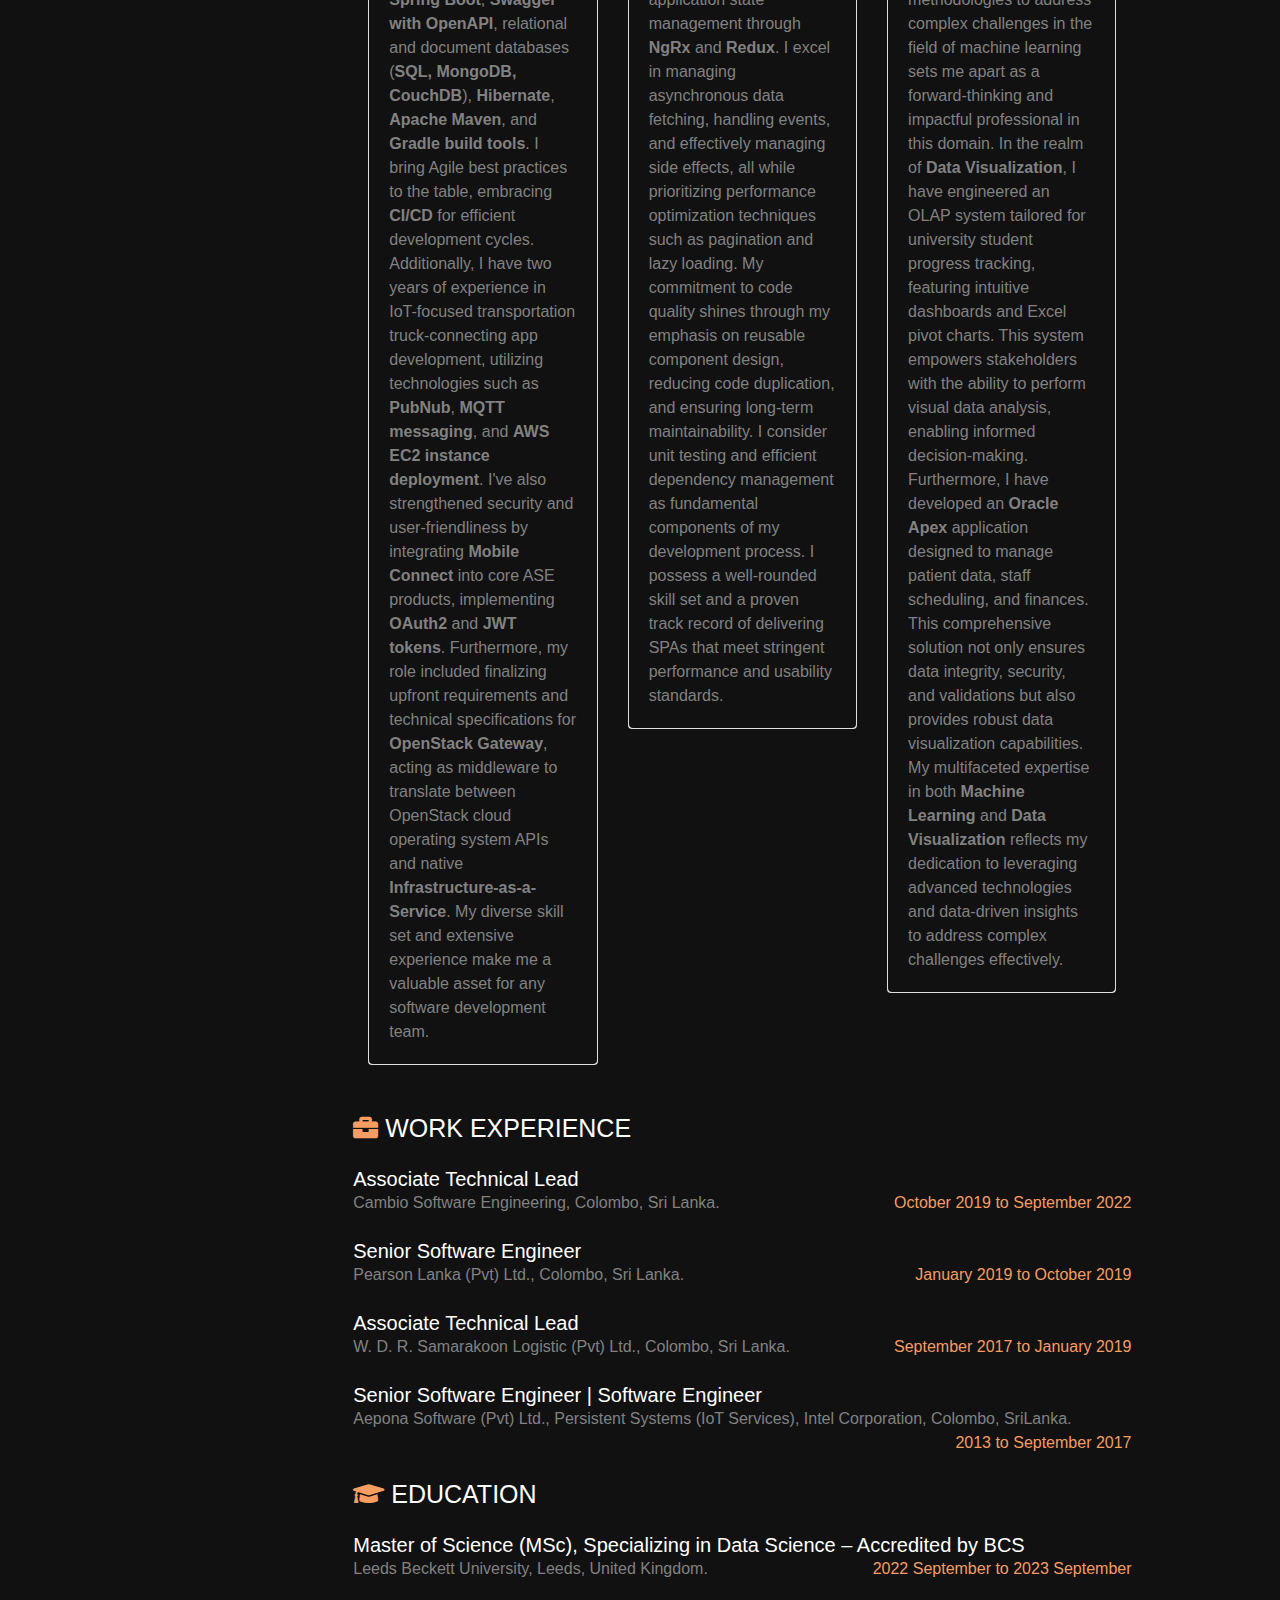
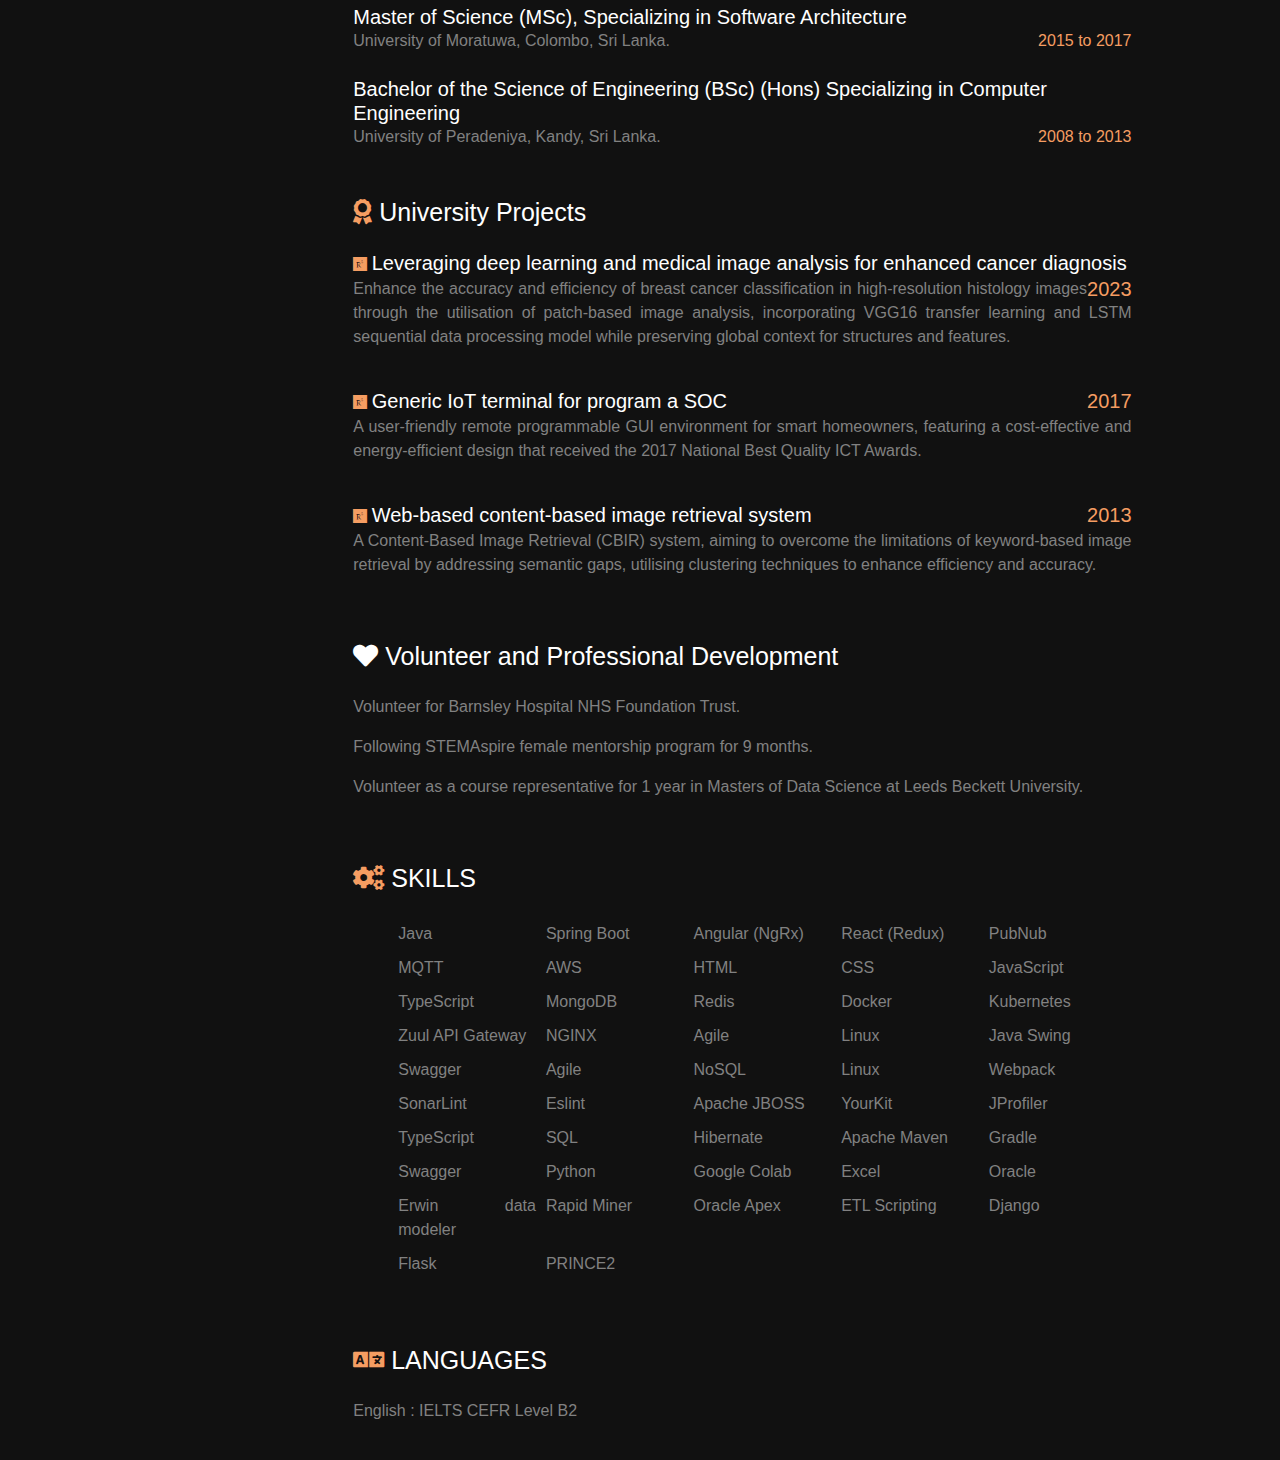
==== commit acce8a6b: "Adjust styling" ====
--- a/index.html
+++ b/index.html
@@ -10,7 +10,7 @@
     <link rel="preconnect" href="https://fonts.googleapis.com" />
     <link rel="preconnect" href="https://fonts.gstatic.com" crossorigin />
     <link href="https://fonts.googleapis.com/css2?family=Roboto+Mono:wght@400;500&display=swap" rel="stylesheet" />
-    <link rel="stylesheet" href="mobile_style.css" media="screen and (max-width: 576px)" />
+    <link rel="stylesheet" href="mobile_style.css" media="screen and (max-width: 900px)" />
     <link rel="stylesheet" href="desktop_style.css" media="screen and (min-width: 900px)" />
     <link rel="stylesheet" href="style.css">
     <link rel="stylesheet" href="sidebar.css">
@@ -22,57 +22,61 @@
 </head>
 
 <body>
-    <header>
-        <h1 id="name">DILENDRA SAJINI</h1>
-        <div id="address_details">
-            Barnsley, United Kingdom. +447778996009
-        </div>
+    <header id="header">
+        <section id="leftHeader">
+        </section>
+        <section id="rigtHeader">
+            <h1 id="name">DILENDRA SAJINI</h1>
+            <div id="address_details">
+                Barnsley, United Kingdom. +447778996009
+            </div>
+        </section>
     </header>
     <main id="mainBody">
         <article id="maskSide">
             <article id="mainSide">
-            <br>
-            <section id="picture">
-                <img id="photo" src="photo.PNG">
-            </section>
-            <section id="navBar">
-                <nav class="navbar navbar-dark bg-dark">
-                    <div class="navbar-collapse" id="navbarNav">
-                        <ul class="navbar-nav">
-                            <li class="nav-item active">
-                                <a href="#sectionWorkexperience">WORK EXPERIENCE</a>
-                            </li>
-                            <li class="nav-item">
-                                <a href="#sectionEducation">EDUCATION</a>
-                            </li>
-                            <li class="nav-item">
-                                <a href="#sectionProjects">PROJECTS</a>
-                            </li>
-                            <li class="nav-item">
-                                <a href="#sectionVolunteer">VOLUNTEER</a>
-                            </li>
-                            <li class="nav-item">
-                                <a href="#sectionSkills">SKILLS</a>
-                            </li>
-                            <li class="nav-item">
-                                <a href="#sectionLanguages">LANGUAGES</a>
-                            </li>
-                            <li class="nav-item">
-                                <a href="docs/assets/SERVICE LETTERS.pdf" target="_blank">SERVICE LETTERS</a>
-                            </li>
-                            <br>
-                            <li class="nav-item">
-                                <a href="docs/assets/DILENDRA WIJESINGHE.pdf" download="DILENDRA WIJESINGHE.pdf">
-                                    <button class="btn">Download Resume</button>
-                                </a>
-                            </li>
+                <br>
+                <section id="picture">
+                    <img id="photo" src="photo.PNG">
+                </section>
+                <section id="navBar">
+                    <nav class="navbar navbar-dark bg-dark">
+                        <div class="navbar-collapse" id="navbarNav">
+                            <ul class="navbar-nav">
+                                <li class="nav-item active">
+                                    <a href="#sectionWorkexperience">WORK EXPERIENCE</a>
+                                </li>
+                                <li class="nav-item">
+                                    <a href="#sectionEducation">EDUCATION</a>
+                                </li>
+                                <li class="nav-item">
+                                    <a href="#sectionProjects">PROJECTS</a>
+                                </li>
+                                <li class="nav-item">
+                                    <a href="#sectionVolunteer">VOLUNTEER</a>
+                                </li>
+                                <li class="nav-item">
+                                    <a href="#sectionSkills">SKILLS</a>
+                                </li>
+                                <li class="nav-item">
+                                    <a href="#sectionLanguages">LANGUAGES</a>
+                                </li>
+                                <li class="nav-item">
+                                    <a href="docs/assets/SERVICE LETTERS.pdf" target="_blank">SERVICE LETTERS</a>
+                                </li>
+                                <br>
+                                <li class="nav-item">
+                                    <a href="docs/assets/DILENDRA WIJESINGHE.pdf" download="DILENDRA WIJESINGHE.pdf">
+                                        <button class="btn">Download Resume</button>
+                                    </a>
+                                </li>
 
-                        </ul>
-                    </div>
-                </nav>
-            </section>
+                            </ul>
+                        </div>
+                    </nav>
+                </section>
+            </article>
         </article>
-    </article>
         <article id="mainLeft">
             <section id="animation">
                 <div class="text-wrapper">
@@ -254,16 +258,15 @@
                     <br>
                     <h3>Associate Technical Lead</h3>
                     <p id="parent">
-                        W. D. R. Samarakoon Logistic Pvt. Colombo, Sri Lanka.
+                        W. D. R. Samarakoon Logistic (Pvt) Ltd., Colombo, Sri Lanka.
                         <span id="highlightedDate">September 2017 to January 2019</span>
                     </p>
                     <br>
                     <br>
                     <h3>Senior Software Engineer | Software Engineer</h3>
                     <p id="parent">
-                        Aepona Software Pvt Limited, Persistent Systems (IoT Services), Intel Corporation, Colombo,
-                        Sri
-                        Lanka.
+                        Aepona Software (Pvt) Ltd., Persistent Systems (IoT Services), Intel Corporation, Colombo,
+                        SriLanka.
                         <span id="highlightedDate">2013 to September 2017</span>
                     </p>
                 </div>
@@ -302,38 +305,44 @@
                 <br>
                 <div>
                     <a href="https://dissertation-zejrc29dctwmetafszbaaw.streamlit.app/" id="reference">
-                        <i class="fa fa-home" aria-hidden="true"></i>
+                        <i class="fab fa-researchgate" aria-hidden="true"></i>
                     </a>
                     <h3 id="parent">Leveraging deep learning and medical image analysis for enhanced cancer diagnosis
                         <span id="highlightedDate">2023</span>
                     </h3>
                     <p>
                         Enhance the accuracy and efficiency of breast cancer classification in high-resolution histology
-                        images through the utilisation of patch-based image analysis, incorporating VGG16 transfer learning
+                        images through the utilisation of patch-based image analysis, incorporating VGG16 transfer
+                        learning
                         and LSTM sequential data processing model while preserving global context for structures and
                         features.
                     </p>
                     <br>
-                    <a href="https://www.researchgate.net/publication/369170852_Generic_IoT_Terminal_For_Program_A_SOC" id="reference">
+                    <a href="https://www.researchgate.net/publication/369170852_Generic_IoT_Terminal_For_Program_A_SOC"
+                        id="reference">
                         <i class="fab fa-researchgate" aria-hidden="true"></i>
                     </a>
                     <h3 id="parent">Generic IoT terminal for program a SOC
                         <span id="highlightedDate">2017</span>
                     </h3>
                     <p>
-                        A user-friendly remote programmable GUI environment for smart homeowners, featuring a cost-effective
+                        A user-friendly remote programmable GUI environment for smart homeowners, featuring a
+                        cost-effective
                         and energy-efficient design that received the 2017 National Best Quality ICT Awards.
                     </p>
                     <br>
-                    <a href="https://www.researchgate.net/publication/369170939_A_Web-Based_Content-Based_Image_Retrieval_System" id="reference">
+                    <a href="https://www.researchgate.net/publication/369170939_A_Web-Based_Content-Based_Image_Retrieval_System"
+                        id="reference">
                         <i class="fab fa-researchgate" aria-hidden="true"></i>
                     </a>
                     <h3 id="parent">Web-based content-based image retrieval system
                         <span id="highlightedDate">2013</span>
                     </h3>
                     <p>
-                        A Content-Based Image Retrieval (CBIR) system, aiming to overcome the limitations of keyword-based
-                        image retrieval by addressing semantic gaps, utilising clustering techniques to enhance efficiency
+                        A Content-Based Image Retrieval (CBIR) system, aiming to overcome the limitations of
+                        keyword-based
+                        image retrieval by addressing semantic gaps, utilising clustering techniques to enhance
+                        efficiency
                         and accuracy.
                     </p>
                 </div>
@@ -344,15 +353,17 @@
                 <h2><i class="fas fa-heart" aria-hidden="true"></i> Volunteer and Professional Development</h2>
                 <br>
                 <div>
-                <p>Volunteer for Barnsley Hospital NHS Foundation Trust.</p> 
-                <p>Following STEMAspire female mentorship program for 9 months. </p> 
-                <p>Volunteer as a course representative for 1 year in Masters of Data Science at Leeds Beckett University. </p> 
+                    <p>Volunteer for Barnsley Hospital NHS Foundation Trust.</p>
+                    <p>Following STEMAspire female mentorship program for 9 months. </p>
+                    <p>Volunteer as a course representative for 1 year in Masters of Data Science at Leeds Beckett
+                        University. </p>
                 </div>
             </section>
             <section id="sectionSkills">
                 <br>
                 <br>
                 <h2><i class="fa fa-cogs" aria-hidden="true"></i> SKILLS</h2>
+                <br>
                 <ul id="skillsUl">
                     <li>Java</li>
                     <li>Spring Boot</li>
@@ -407,6 +418,7 @@
                 <br>
                 <br>
                 <h2><i class="fa fa-language" aria-hidden="true"></i> LANGUAGES</h2>
+                <br>
                 <p>English : IELTS CEFR Level B2 </p>
             </section>
         </article>
--- a/mobile_style.css
+++ b/mobile_style.css
@@ -8,9 +8,8 @@
     border-radius: 40%;
 }
 
-
 h1 {
-    font-size: 45px;
+    font-size: 30px;
 }
 
 h2 {
@@ -19,4 +18,22 @@
 
 h3 {
     font-size: 15px;
+}
+
+#address_details {
+    padding-top: 12%;
+    width: 100%;
+}
+
+#skillsUl {
+    list-style-type: none;
+    display: flex;
+    flex-wrap: wrap;
+    padding: 0px;
+}
+
+#skillsUl li {
+    width: 25%;
+    box-sizing: border-box;
+    padding: 0px;
 }--- a/style.css
+++ b/style.css
@@ -13,17 +13,14 @@
   font-family: 'Muli', Tahoma, Geneva, Verdana, sans-serif;
 }
 
-#address_details {
-  width: 100%;
-  padding-top: 60px;
-  text-align: center;
+#name {
+  width: 80%;
+  background-color: #111;
 }
 
-#name {
-  padding-left: 0px;
-  width: 100%;
+#rigtHeader {
   text-align: center;
-  background-color: #111;
+  display: flex;
 }
 
 #mainSide {
@@ -36,7 +33,7 @@
   align-items: center;
 }
 
-.navbar{
+.navbar {
   background-color: #111 !important;
 }
 
@@ -46,7 +43,7 @@
   padding: .5em;
 }
 
-#contactDetails{
+#contactDetails {
   display: flex;
   justify-content: space-evenly;
 }
@@ -56,10 +53,14 @@
 h3 {
   margin-bottom: 0;
   color: #fff;
-  text-align: left;;
 }
 
-h1{
+h2,
+h3 {
+  text-align: left;
+}
+
+h1 {
   position: fixed;
   z-index: 1;
 }
@@ -67,6 +68,7 @@
 .cardBackground {
   background-color: #111111;
 }
+
 .panel {
   background-color: #111111;
 }
@@ -75,25 +77,32 @@
   background-color: #111111;
 }
 
-#expertiesHeader{
-  text-align: center;  
+#expertiesHeader {
+  text-align: center;
   color: #fff;
 }
 
 #expertiesBody {
-  text-align: left;   
+  text-align: left;
 }
 
-#expertiesBody{
-  text-align: justify;
+
+.fab.fa-github,
+.fa-envelope,
+.fa-linkedin,
+.fa-home,
+.fa-researchgate,
+.fa-cogs,
+.fa-award,
+.fa-graduation-cap,
+.fa-briefcase,
+.fa-language,
+.fa-address-book {
+  color: var(--yangColor);
+  /* Replace with your desired color */
 }
 
-.fab.fa-github, .fa-envelope, .fa-linkedin, .fa-home, .fa-researchgate, .fa-cogs, .fa-award, 
-.fa-graduation-cap, .fa-briefcase, .fa-language, .fa-address-book{
-  color: var(--yangColor); /* Replace with your desired color */
-}
-
-#reference{
+#reference {
   display: inline-flex;
 }
 
@@ -118,6 +127,8 @@
   overflow: hidden;
   line-height: 30px;
   height: 35px;
+  padding: 0%;
+  text-align: center;
 }
 
 .text-item {
@@ -156,5 +167,4 @@
   100% {
     left: 0;
   }
-}
-
+}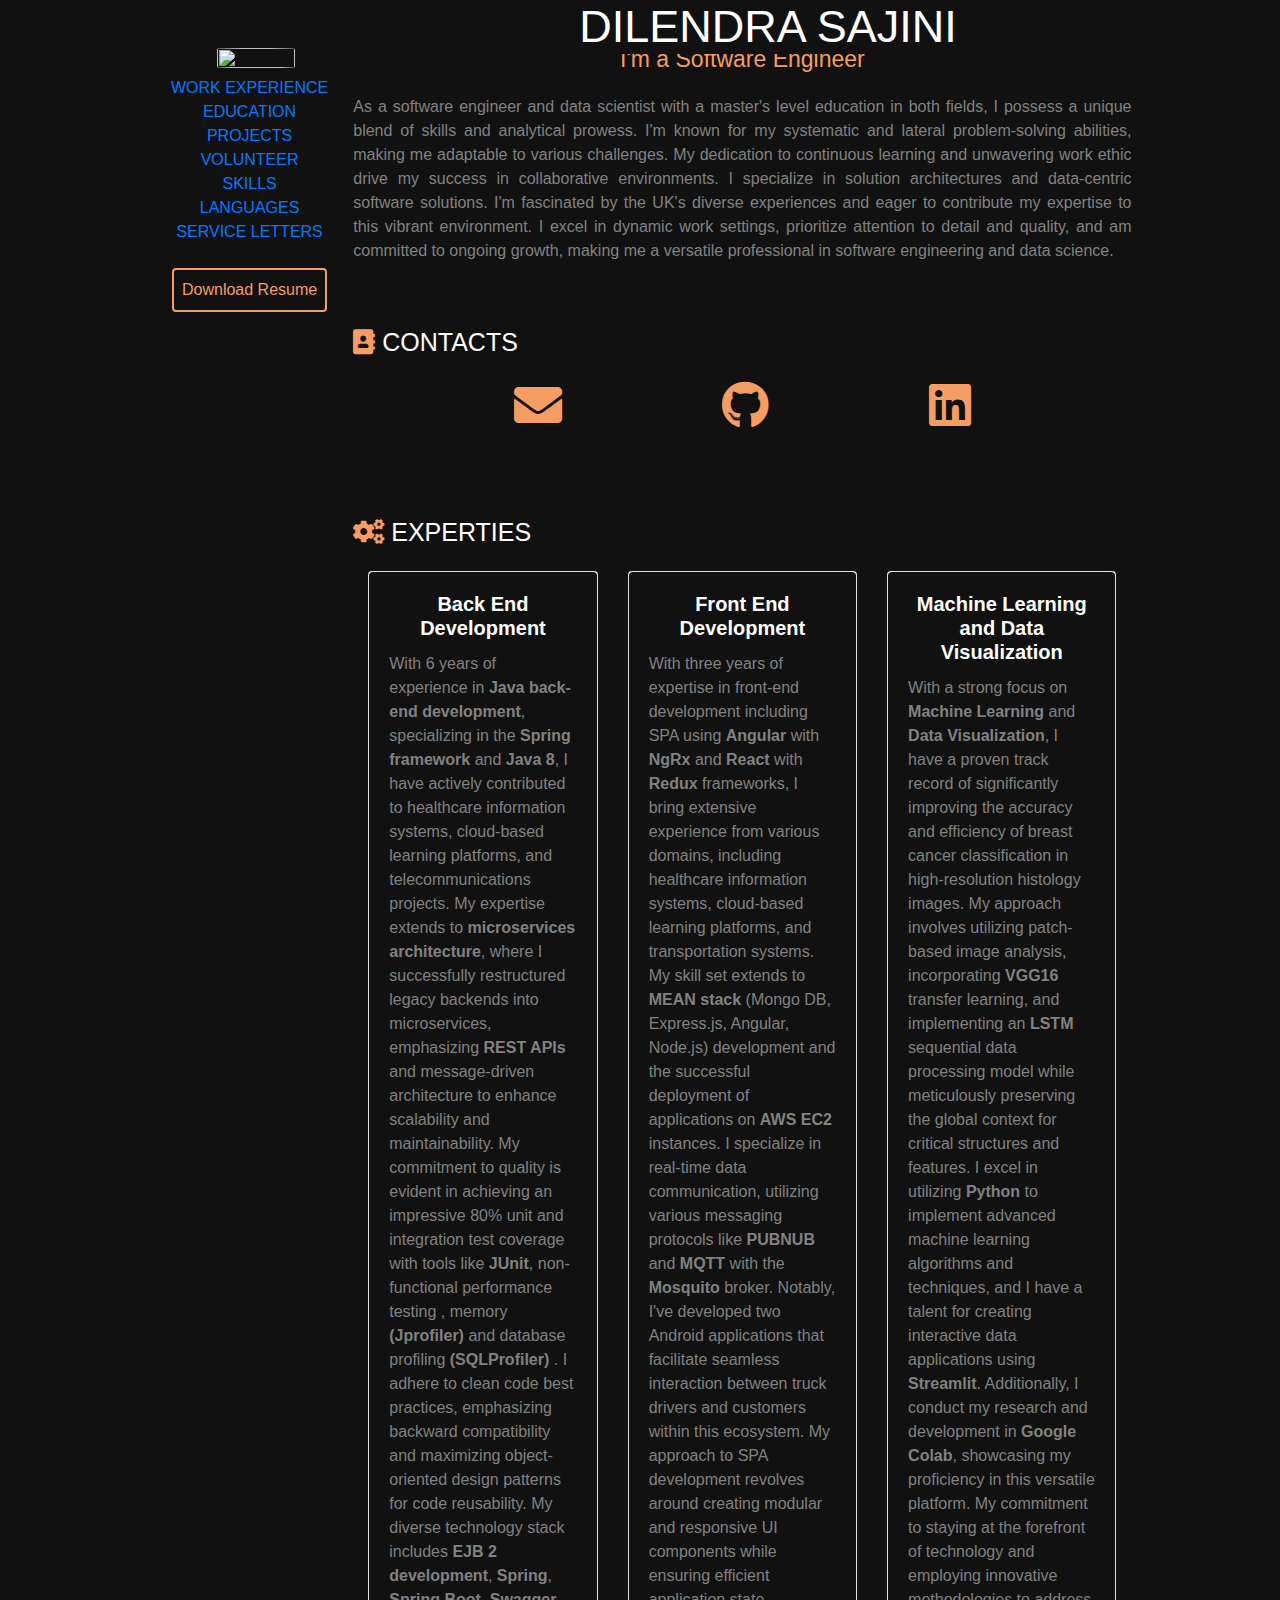
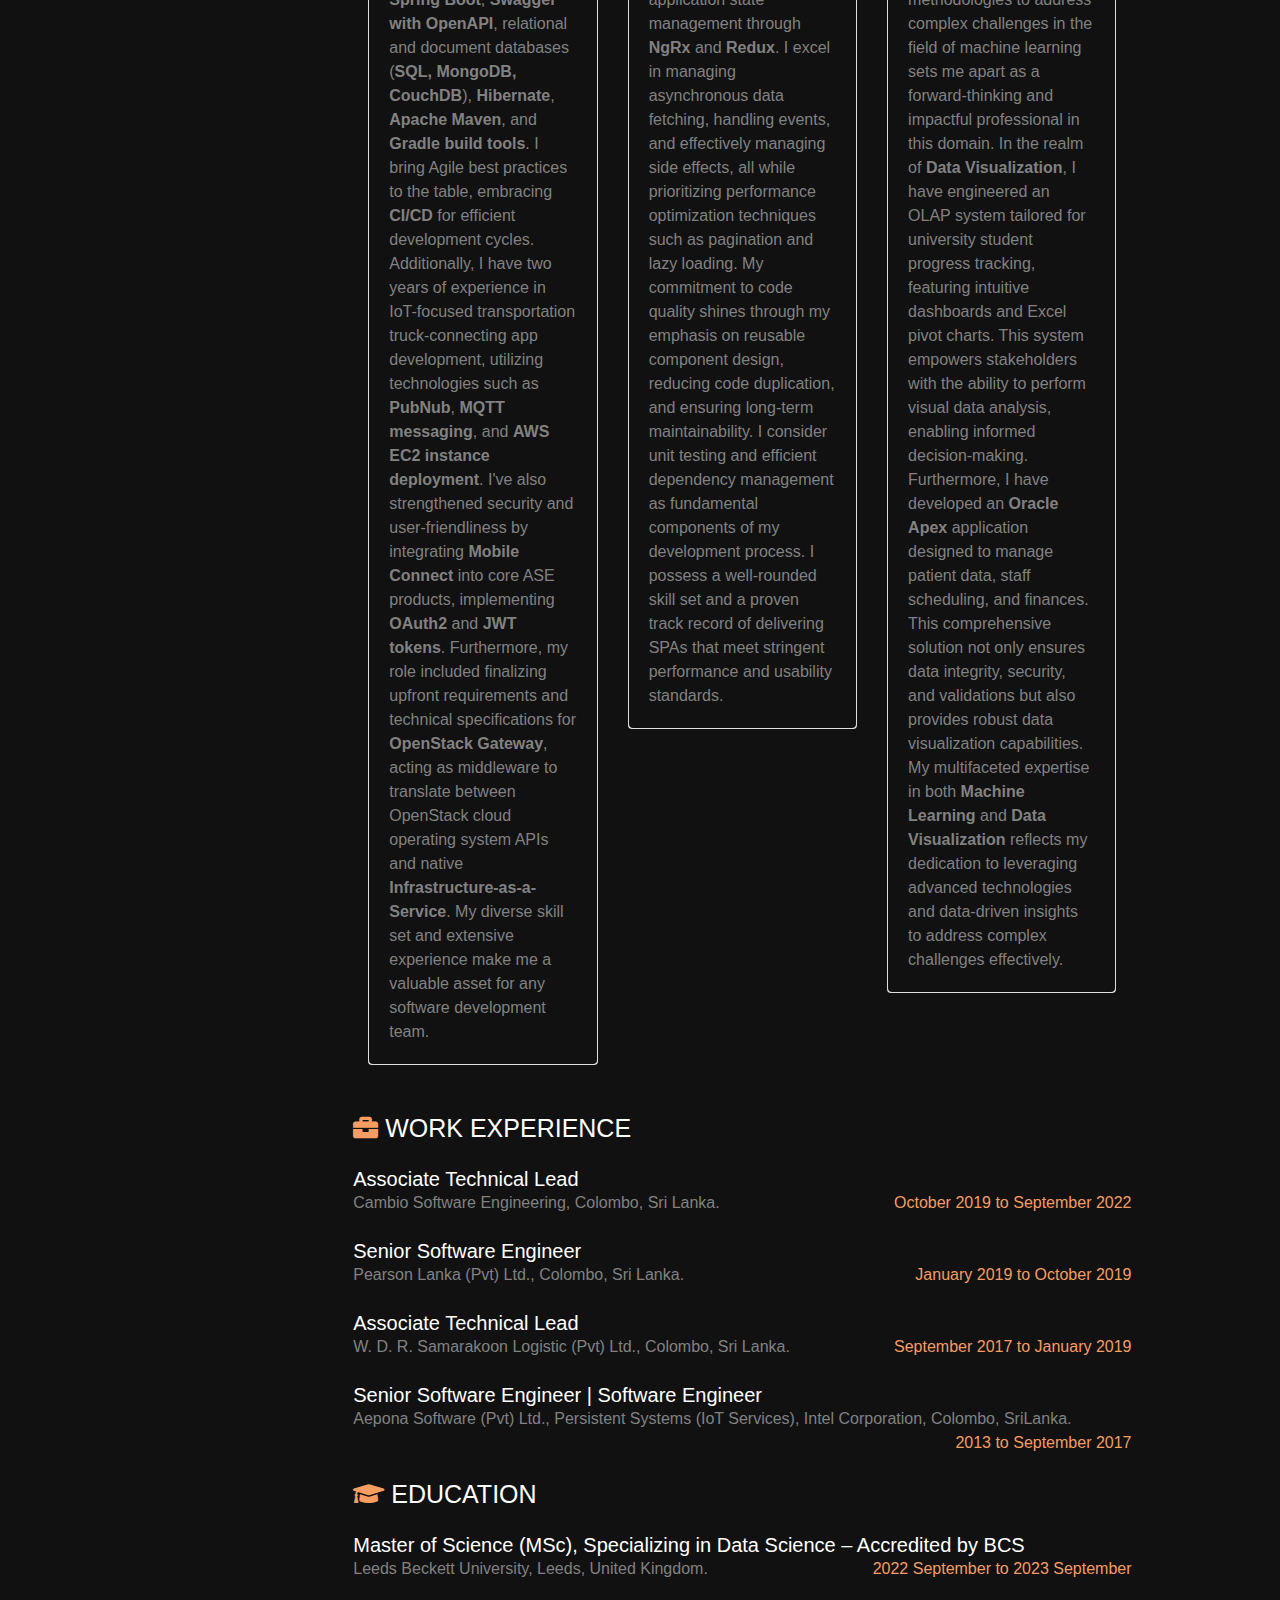
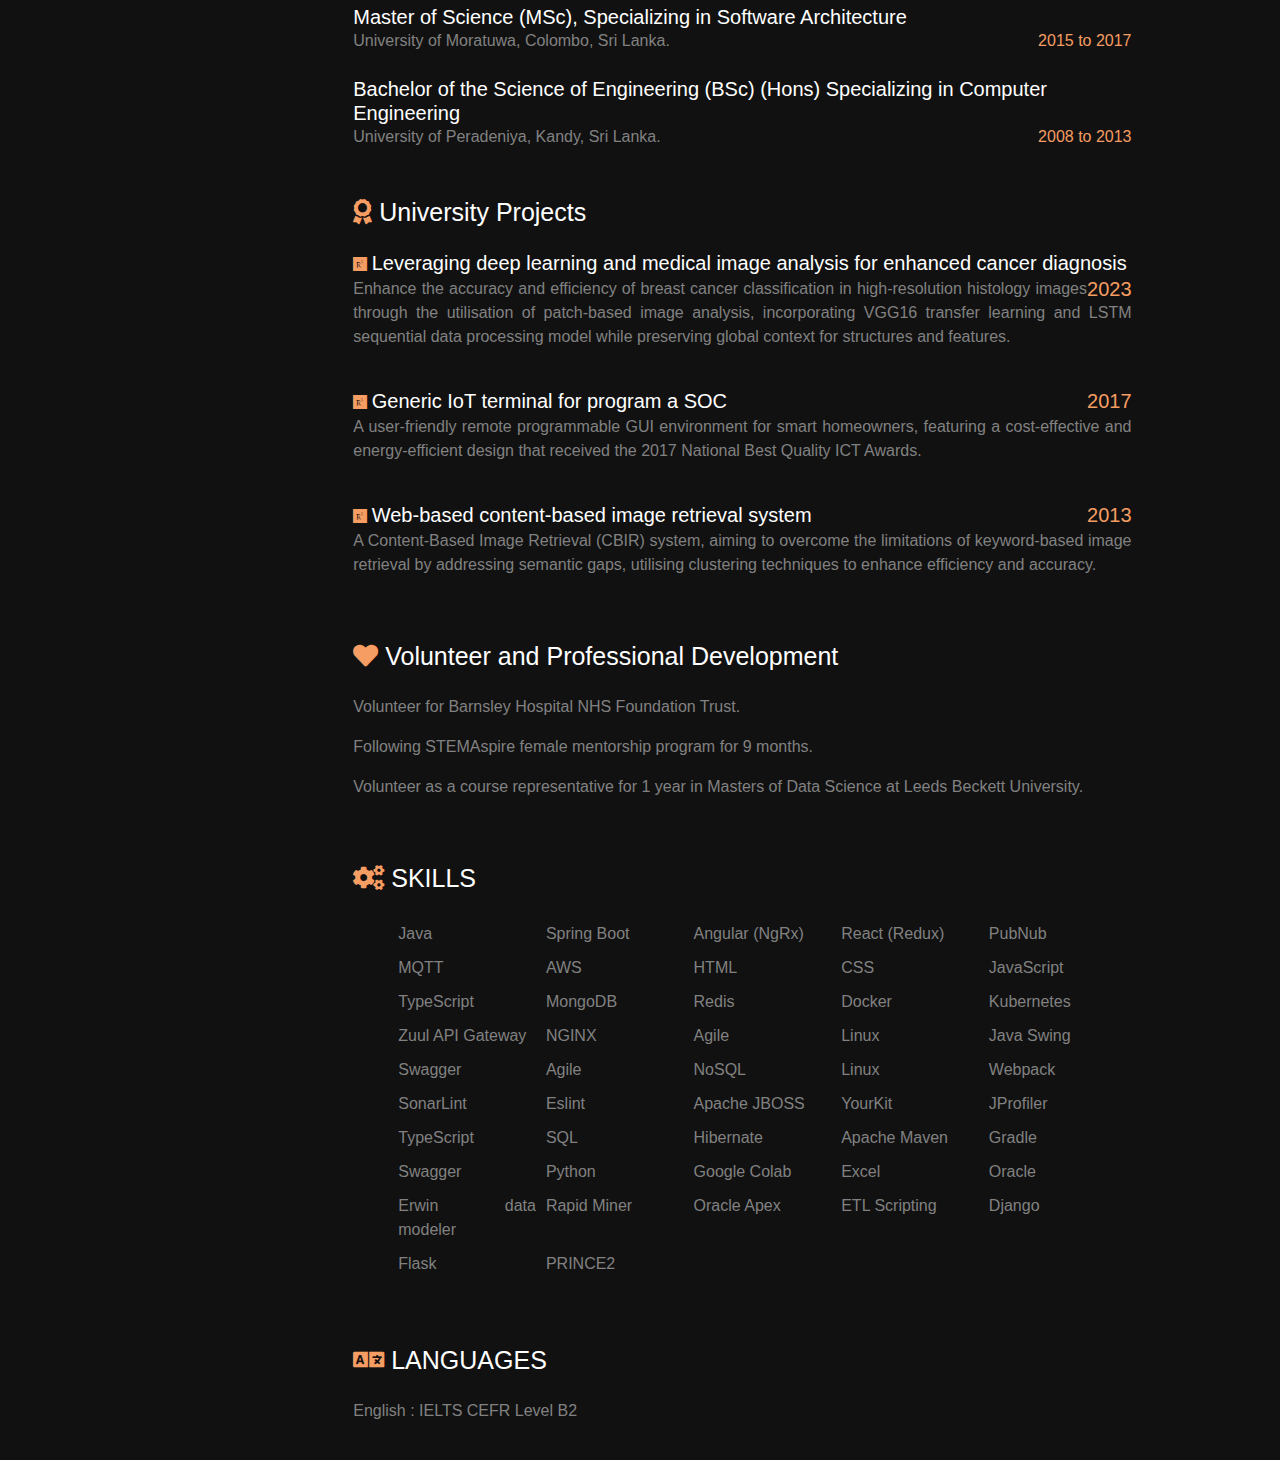
==== commit d6b6abae: "remove dead css files" ====
--- a/index.html
+++ b/index.html
@@ -13,8 +13,6 @@
     <link rel="stylesheet" href="mobile_style.css" media="screen and (max-width: 900px)" />
     <link rel="stylesheet" href="desktop_style.css" media="screen and (min-width: 900px)" />
     <link rel="stylesheet" href="style.css">
-    <link rel="stylesheet" href="sidebar.css">
-    <link rel="stylesheet" href="card.css">
     <link rel="stylesheet" href="https://cdnjs.cloudflare.com/ajax/libs/font-awesome/5.15.4/css/all.min.css">
     <script src="https://ajax.googleapis.com/ajax/libs/jquery/3.5.1/jquery.min.js"></script>
     <script src="https://cdnjs.cloudflare.com/ajax/libs/popper.js/1.16.0/umd/popper.min.js"></script>
--- a/style.css
+++ b/style.css
@@ -97,7 +97,8 @@
 .fa-graduation-cap,
 .fa-briefcase,
 .fa-language,
-.fa-address-book {
+.fa-address-book,
+.fa-heart {
   color: var(--yangColor);
   /* Replace with your desired color */
 }
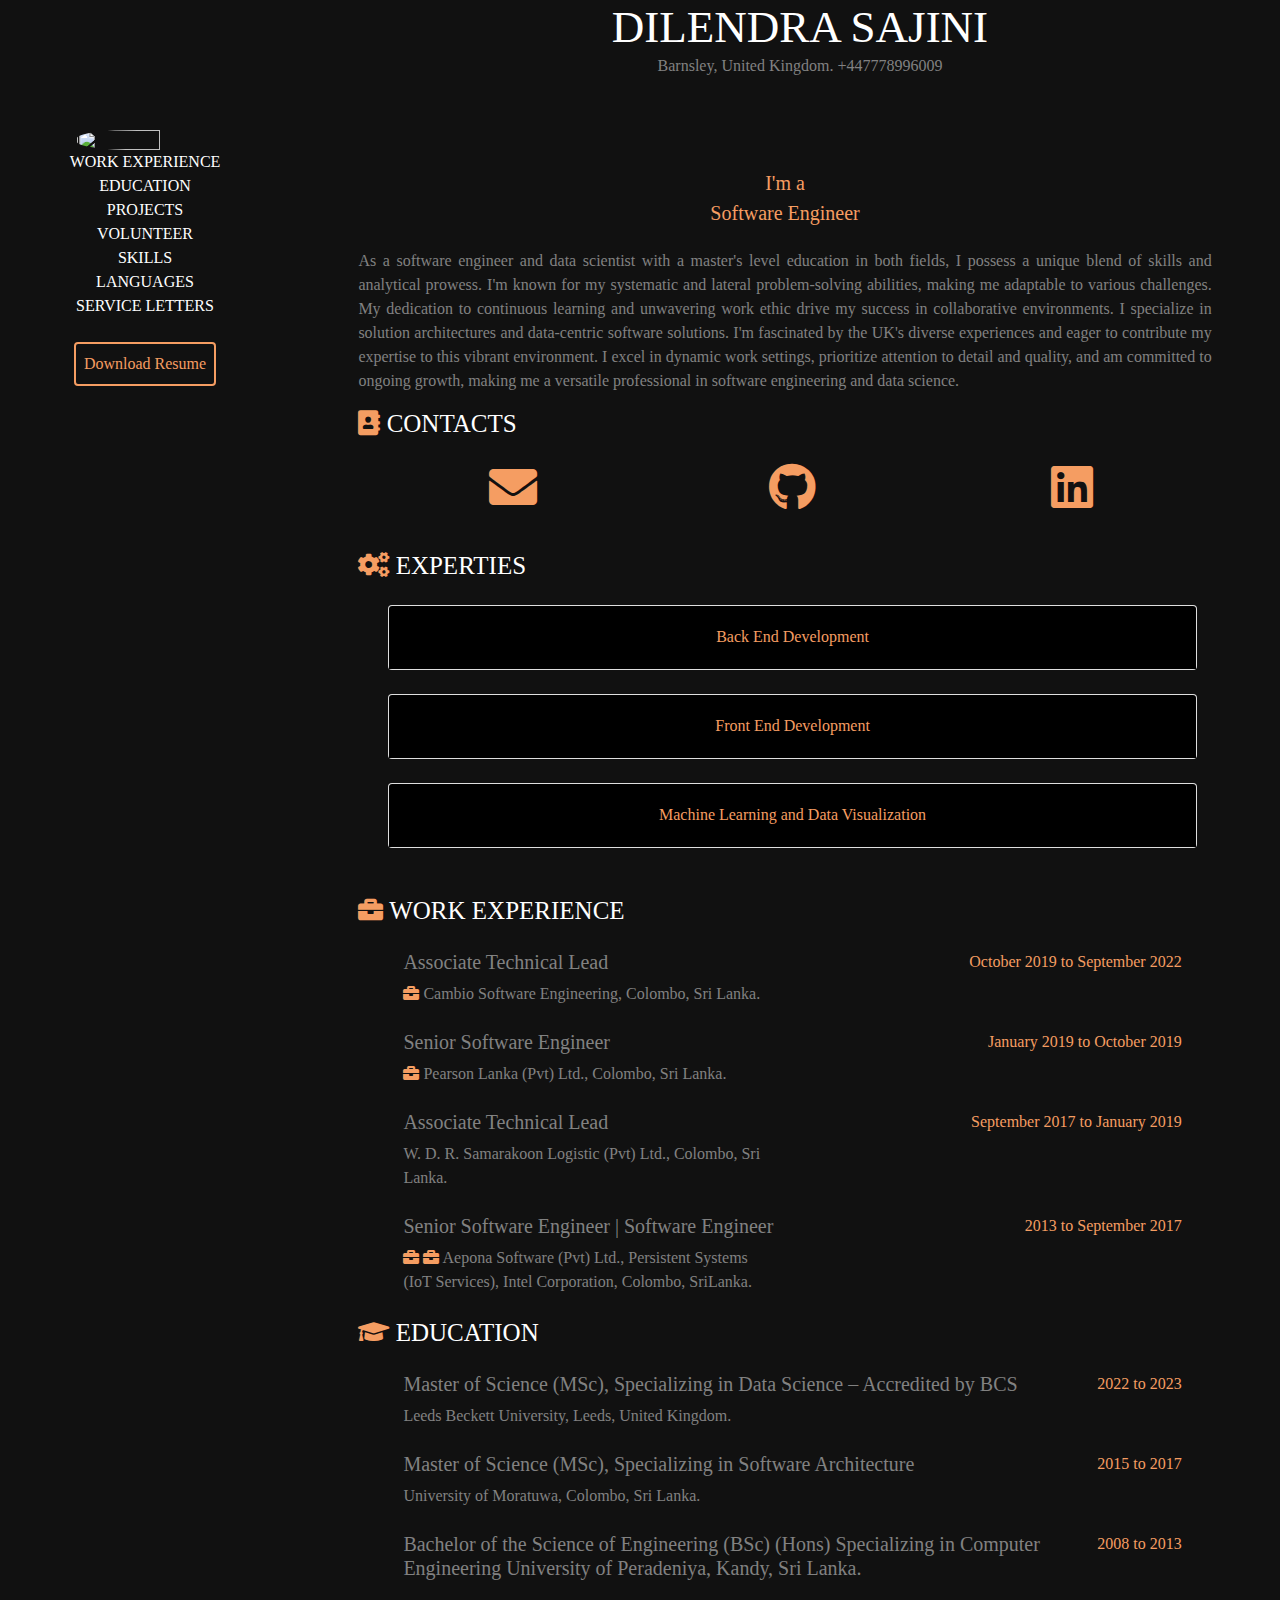
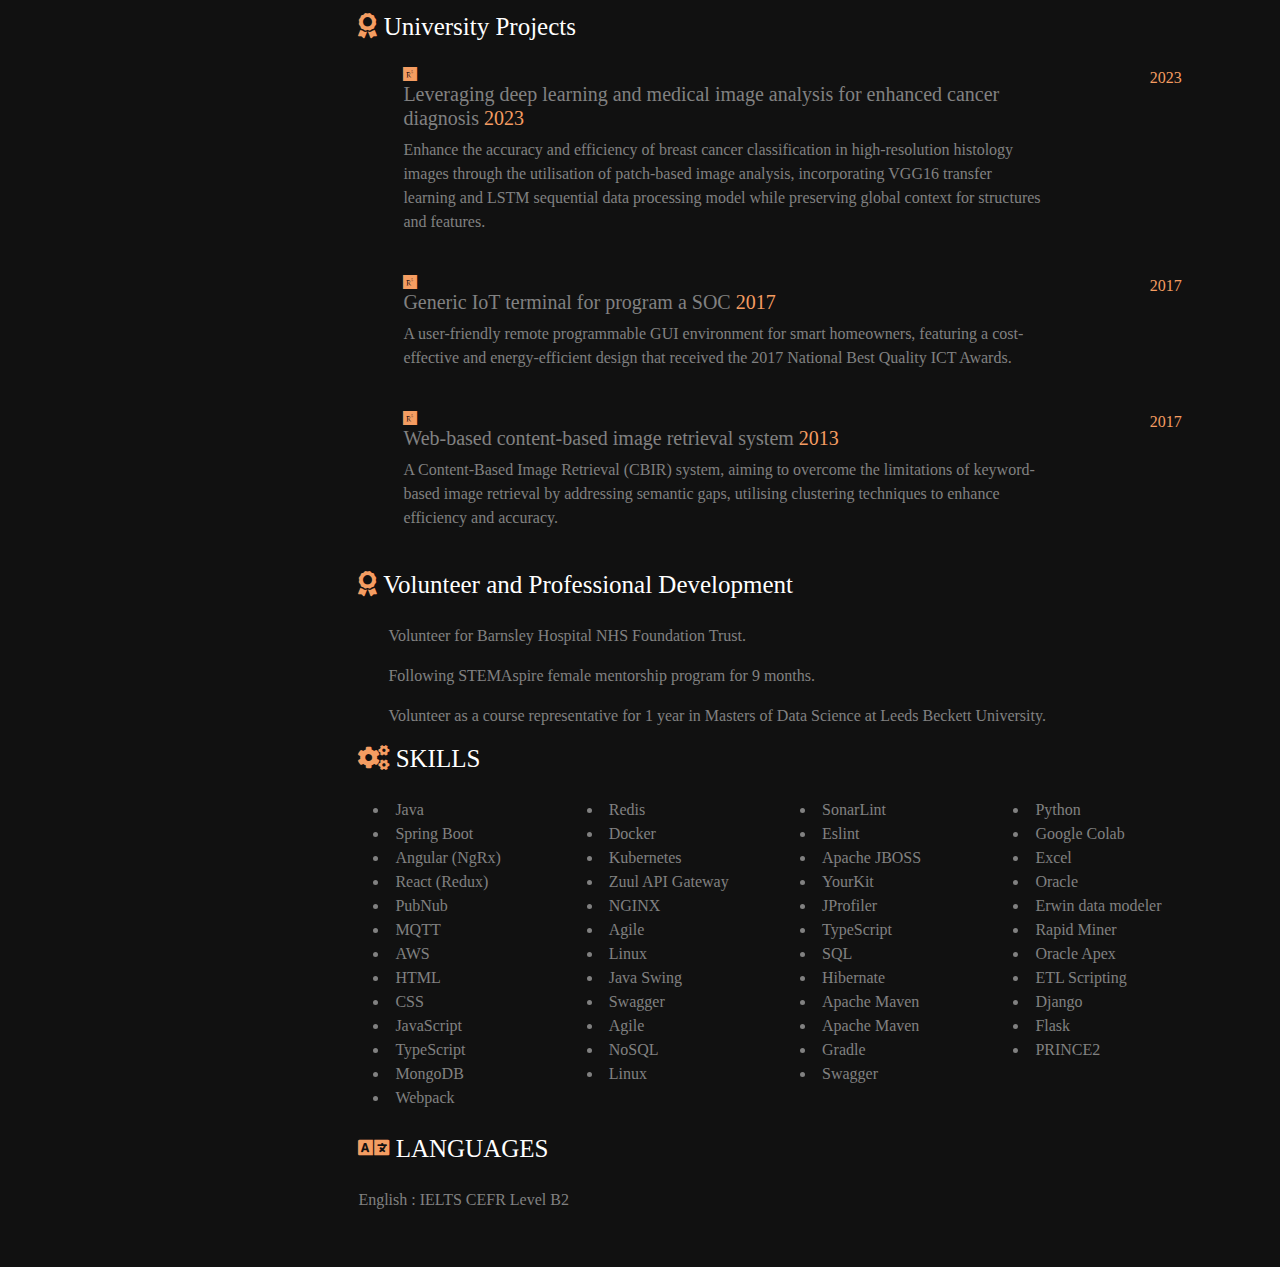
==== commit 62616577: "Bootstrap styling" ====
--- a/index.html
+++ b/index.html
@@ -20,406 +20,583 @@
 </head>
 
 <body>
-    <header id="header">
-        <section id="leftHeader">
-        </section>
-        <section id="rigtHeader">
-            <h1 id="name">DILENDRA SAJINI</h1>
-            <div id="address_details">
+    <div id="header" class="container text-center col-sm-12">
+        <div class="row" id="rigtHeader">
+            <div class="col-sm-8 offset-sm-3">
+                <h1 id="name">DILENDRA SAJINI</h1>
+            </div>
+            <div class="col-sm-8 offset-sm-3">
                 Barnsley, United Kingdom. +447778996009
             </div>
-        </section>
-    </header>
-    <main id="mainBody">
-        <article id="maskSide">
-            <article id="mainSide">
-                <br>
-                <section id="picture">
+        </div>
+        <div class="row" id="maskHeader">
+        </div>
+    </div>
+    <main class="conatiner col-sm-12" id="mainBody">
+        <div class="row">
+            <div class="col-sm-3">
+                <div id="photo-row" class="row col-sm-12">
                     <img id="photo" src="photo.PNG">
-                </section>
-                <section id="navBar">
-                    <nav class="navbar navbar-dark bg-dark">
-                        <div class="navbar-collapse" id="navbarNav">
-                            <ul class="navbar-nav">
-                                <li class="nav-item active">
-                                    <a href="#sectionWorkexperience">WORK EXPERIENCE</a>
-                                </li>
-                                <li class="nav-item">
-                                    <a href="#sectionEducation">EDUCATION</a>
-                                </li>
-                                <li class="nav-item">
-                                    <a href="#sectionProjects">PROJECTS</a>
-                                </li>
-                                <li class="nav-item">
-                                    <a href="#sectionVolunteer">VOLUNTEER</a>
-                                </li>
-                                <li class="nav-item">
-                                    <a href="#sectionSkills">SKILLS</a>
-                                </li>
-                                <li class="nav-item">
-                                    <a href="#sectionLanguages">LANGUAGES</a>
-                                </li>
-                                <li class="nav-item">
-                                    <a href="docs/assets/SERVICE LETTERS.pdf" target="_blank">SERVICE LETTERS</a>
-                                </li>
-                                <br>
-                                <li class="nav-item">
-                                    <a href="docs/assets/DILENDRA WIJESINGHE.pdf" download="DILENDRA WIJESINGHE.pdf">
-                                        <button class="btn">Download Resume</button>
-                                    </a>
-                                </li>
-
-                            </ul>
-                        </div>
-                    </nav>
-                </section>
-            </article>
-        </article>
-        <article id="mainLeft">
-            <section id="animation">
-                <div class="text-wrapper">
+                </div>
+                <nav id="navBar" class="row navbarrow col-sm-12">
+                    <div class="navbar-collapse" id="navbarNav">
+                        <ul class="navbar-nav ">
+                            <li class="nav-item active">
+                                <a href="#work-experience-h">WORK EXPERIENCE</a>
+                            </li>
+                            <li class="nav-item">
+                                <a href="#education-h">EDUCATION</a>
+                            </li>
+                            <li class="nav-item">
+                                <a href="#projects-h">PROJECTS</a>
+                            </li>
+                            <li class="nav-item">
+                                <a href="#volunteer-h">VOLUNTEER</a>
+                            </li>
+                            <li class="nav-item">
+                                <a href="#skills-h">SKILLS</a>
+                            </li>
+                            <li class="nav-item">
+                                <a href="#language-h">LANGUAGES</a>
+                            </li>
+                            <li class="nav-item">
+                                <a href="docs/assets/SERVICE LETTERS.pdf" target="_blank">SERVICE
+                                    LETTERS</a>
+                            </li>
+                            <br>
+                            <li class="nav-item">
+                                <a href="docs/assets/DILENDRA WIJESINGHE.pdf" download="DILENDRA WIJESINGHE.pdf">
+                                    <button id="download-resume" class="btn">Download Resume</button>
+                                </a>
+                            </li>
+                        </ul>
+                    </div>
+                </nav>
+            </div>
+            <div class="col-sm-8" id="mainLeft">
+                <div id="iam-title" class="row col-sm-12">
+                    I'm a
+                </div>
+                <div id="dynamic-text" class="row col-sm-12">
                     <ul class="text-dynamic">
-                        <li class="text-item"><span>I'm a Software Engineer</span></li>
-                        <li class="text-item"><span> I'm a Full Stack Developer</span></li>
-                        <li class="text-item"><span>I'm a Data Scientist</span></li>
-                        <li class="text-item"><span>I'm a Data Analyst</span></li>
+                        <li class="text-item"><span>Software Engineer</span></li>
+                        <li class="text-item"><span>Full Stack Developer</span></li>
+                        <li class="text-item"><span>Data Scientist</span></li>
+                        <li class="text-item"><span>Data Analyst</span></li>
                     </ul>
                 </div>
-            </section>
-            <section id="sectionAbout">
-                <p>
-                    As a software engineer and data scientist with a master's level education in both fields, I possess
-                    a unique blend of skills and analytical prowess. I'm known for my systematic and lateral
-                    problem-solving abilities, making me adaptable to various challenges. My dedication to continuous
-                    learning and unwavering work ethic drive my success in collaborative environments. I specialize in
-                    solution architectures and data-centric software solutions. I'm fascinated by the UK's diverse
-                    experiences and eager to contribute my expertise to this vibrant environment. I excel in dynamic
-                    work settings, prioritize attention to detail and quality, and am committed to ongoing growth,
-                    making me a versatile professional in software engineering and data science.
-                </p>
-            </section>
-            <section id="sectionContacts">
-                <br>
-                <br>
-                <h2><i class="fas fa-address-book" aria-hidden="true"></i> CONTACTS</h2>
-                <br>
-                <div id="contactDetails">
-                    <p id="email">
-                        <a href="mailto:dilendra.sajini@gmail.com">
-                            <i class="fa fa-envelope fa-3x" aria-hidden="true"></i>
-                        </a>
+                <div id="about" class="col-sm-12">
+                    <p>
+                        As a software engineer and data scientist with a master's level education in both
+                        fields, I
+                        possess
+                        a unique blend of skills and analytical prowess. I'm known for my systematic and lateral
+                        problem-solving abilities, making me adaptable to various challenges. My dedication to
+                        continuous
+                        learning and unwavering work ethic drive my success in collaborative environments. I
+                        specialize in
+                        solution architectures and data-centric software solutions. I'm fascinated by the UK's
+                        diverse
+                        experiences and eager to contribute my expertise to this vibrant environment. I excel in
+                        dynamic
+                        work settings, prioritize attention to detail and quality, and am committed to ongoing
+                        growth,
+                        making me a versatile professional in software engineering and data science.
                     </p>
-                    <p id="github">
-                        <a href="https://github.dev/DilendraSajini">
-                            <i class="fab fa-github fa-3x" aria-hidden="true"></i>
-                        </a>
-                    </p>
-                    <p id="linkedln">
-                        <a href="https://www.linkedin.com/in/dilendra-sajini/">
-                            <i class="fab fa-linkedin fa-3x" aria-hidden="true"></i>
-                        </a>
-                    </p>
-                </div>
-            </section>
-            <br>
-            <section id="experties">
-                <br>
-                <br>
-                <h2><i class="fa fa-cogs" aria-hidden="true"></i> EXPERTIES</h2>
-                <br>
-                <div class="container">
-                    <div class="row panel">
-                        <div class="col-sm-4 cardColumn">
-                            <div class="card">
-                                <div class="card-body rounded cardBackground">
-                                    <h5 class="card-title" id="expertiesHeader"> <b> Back End Development </b></h5>
-                                    <p class="card-text" id="expertiesBody">With 6 years of experience in <b>Java
-                                            back-end development</b>, specializing in the <b>Spring framework</b> and
-                                        <b>Java 8</b>, I have actively contributed to healthcare information systems,
-                                        cloud-based learning platforms, and telecommunications projects. My expertise
-                                        extends to <b>microservices architecture</b>, where I successfully restructured
-                                        legacy backends into microservices, emphasizing <b>REST APIs</b> and
-                                        message-driven architecture to enhance scalability and maintainability. My
-                                        commitment to quality is evident in achieving an impressive 80% unit and
-                                        integration test coverage with tools like <b>JUnit</b>, non-functional
-                                        performance testing , memory <b>(Jprofiler)</b> and database profiling <b>
-                                            (SQLProfiler) </b>. I adhere to clean code best practices, emphasizing
-                                        backward compatibility and maximizing object-oriented design patterns for code
-                                        reusability. My diverse technology stack includes <b>EJB 2 development</b>,
-                                        <b>Spring</b>, <b>Spring Boot</b>, <b>Swagger with OpenAPI</b>, relational and
-                                        document databases (<b>SQL, MongoDB, CouchDB</b>), <b>Hibernate</b>, <b>Apache
-                                            Maven</b>, and <b>Gradle build tools</b>. I bring Agile best practices to
-                                        the table, embracing <b>CI/CD</b> for efficient development cycles.
-                                        Additionally, I have two years of experience in IoT-focused transportation
-                                        truck-connecting app development, utilizing technologies such as <b>PubNub</b>,
-                                        <b>MQTT messaging</b>, and <b>AWS EC2 instance deployment</b>. I've also
-                                        strengthened security and user-friendliness by integrating <b>Mobile Connect</b>
-                                        into core ASE products, implementing <b>OAuth2</b> and <b>JWT tokens</b>.
-                                        Furthermore, my role included finalizing upfront requirements and technical
-                                        specifications for <b>OpenStack Gateway</b>, acting as middleware to translate
-                                        between OpenStack cloud operating system APIs and native
-                                        <b>Infrastructure-as-a-Service</b>. My diverse skill set and extensive
-                                        experience make me a valuable asset for any software development team.
-                                    </p>
+                </div>
+                <div class="row mb-4 col-sm-12">
+                    <h2><i class="fas fa-address-book" aria-hidden="true"></i> CONTACTS</h2>
+                </div>
+                
+                <div id="contacts" class="row mb-4 col-sm-12 ">
+                    <div class="col-4 d-flex justify-content-center">
+                        <p id="email">
+                            <a href="mailto:dilendra.sajini@gmail.com">
+                                <i class="fa fa-envelope fa-3x" aria-hidden="true"></i>
+                            </a>
+                        </p>
+                    </div>
+                    <div class="col-4 d-flex justify-content-center">
+                        <p id="github">
+                            <a href="https://github.dev/DilendraSajini">
+                                <i class="fab fa-github fa-3x" aria-hidden="true"></i>
+                            </a>
+                        </p>
+                    </div>
+                    <div class="col-4 d-flex justify-content-center">
+                        <p id="linkedln">
+                            <a href="https://www.linkedin.com/in/dilendra-sajini/">
+                                <i class="fab fa-linkedin fa-3x" aria-hidden="true"></i>
+                            </a>
+                        </p>
+                    </div>
+                </div>
+                <div id="experties-h"class="row mb-4 col-sm-12">
+                    <h2><i class="fa fa-cogs" aria-hidden="true"></i> EXPERTIES</h2>
+                </div>
+                <div id="experties" class="row col-sm-12 mb-4">
+                    <div class="row col-sm-12 mb-4" id="accordion">
+                        <div class="card">
+                            <div id="card-header" class="card-header" id="headingOne">
+                                <h5 class="mb-0">
+                                    <button class="btn btn-link" data-toggle="collapse" data-target="#collapseOne"
+                                        aria-expanded="true" aria-controls="collapseOne">
+                                        Back End Development
+                                    </button>
+                                </h5>
+                            </div>
+
+                            <div id="collapseOne" class="collapse hide" aria-labelledby="headingOne"
+                                data-parent="#accordion">
+                                <div id="card-body" class="card-body">
+                                    With three years of expertise in
+                                    front-end
+                                    development including SPA using <b>Angular</b> with <b>NgRx</b> and
+                                    <b>React</b>
+                                    with <b>Redux</b> frameworks, I bring extensive experience from
+                                    various
+                                    domains,
+                                    including healthcare information systems, cloud-based learning
+                                    platforms, and
+                                    transportation systems. My skill set extends to <b>MEAN stack</b>
+                                    (Mongo
+                                    DB,
+                                    Express.js, Angular, Node.js) development and the successful
+                                    deployment
+                                    of
+                                    applications on <b>AWS EC2</b> instances. I specialize in real-time
+                                    data
+                                    communication, utilizing various messaging protocols like
+                                    <b>PUBNUB</b>
+                                    and
+                                    <b>MQTT</b> with the <b>Mosquito</b> broker.
+                                    Notably, I've developed two Android applications that facilitate
+                                    seamless
+                                    interaction between truck drivers and customers within this
+                                    ecosystem.
+                                    My
+                                    approach to SPA development revolves around creating modular and
+                                    responsive UI
+                                    components while ensuring efficient application state management
+                                    through
+                                    <b>NgRx</b> and <b>Redux</b>. I excel in managing asynchronous data
+                                    fetching,
+                                    handling events, and effectively managing side effects, all while
+                                    prioritizing
+                                    performance optimization techniques such as pagination and lazy
+                                    loading.
+                                    My commitment to code quality shines through my emphasis on reusable
+                                    component
+                                    design, reducing code duplication, and ensuring long-term
+                                    maintainability. I
+                                    consider unit testing and efficient dependency management as
+                                    fundamental
+                                    components of my development process. I possess a well-rounded skill
+                                    set
+                                    and a
+                                    proven track record of delivering SPAs that meet stringent
+                                    performance
+                                    and
+                                    usability standards.
                                 </div>
                             </div>
                         </div>
-                        <div class="col-sm-4 cardColumn">
-                            <div class="card">
-                                <div class="card-body rounded cardBackground">
-                                    <h5 class="card-title" id="expertiesHeader"> <b> Front End Development </b> </h5>
-                                    <p class="card-text" id="expertiesBody">With three years of expertise in front-end
-                                        development including SPA using <b>Angular</b> with <b>NgRx</b> and <b>React</b>
-                                        with <b>Redux</b> frameworks, I bring extensive experience from various domains,
-                                        including healthcare information systems, cloud-based learning platforms, and
-                                        transportation systems. My skill set extends to <b>MEAN stack</b> (Mongo DB,
-                                        Express.js, Angular, Node.js) development and the successful deployment of
-                                        applications on <b>AWS EC2</b> instances. I specialize in real-time data
-                                        communication, utilizing various messaging protocols like <b>PUBNUB</b> and
-                                        <b>MQTT</b> with the <b>Mosquito</b> broker.
-                                        Notably, I've developed two Android applications that facilitate seamless
-                                        interaction between truck drivers and customers within this ecosystem. My
-                                        approach to SPA development revolves around creating modular and responsive UI
-                                        components while ensuring efficient application state management through
-                                        <b>NgRx</b> and <b>Redux</b>. I excel in managing asynchronous data fetching,
-                                        handling events, and effectively managing side effects, all while prioritizing
-                                        performance optimization techniques such as pagination and lazy loading.
-                                        My commitment to code quality shines through my emphasis on reusable component
-                                        design, reducing code duplication, and ensuring long-term maintainability. I
-                                        consider unit testing and efficient dependency management as fundamental
-                                        components of my development process. I possess a well-rounded skill set and a
-                                        proven track record of delivering SPAs that meet stringent performance and
-                                        usability standards.
-                                    </p>
+                    </div>
+                    <div class="row col-sm-12 mb-4" id="accordion">
+                        <div class="card">
+                            <div id="card-header" class="card-header" id="headingOne">
+                                <h5 class="mb-0">
+                                    <button class="btn btn-link" data-toggle="collapse" data-target="#collapseTwo"
+                                        aria-expanded="true" aria-controls="collapseOne">
+                                        Front End Development
+                                    </button>
+                                </h5>
+                            </div>
+
+                            <div id="collapseTwo" class="collapse hide" aria-labelledby="headingOne"
+                                data-parent="#accordion">
+                                <div id="card-body" class="card-body">
+                                    With three years of expertise in
+                                    front-end
+                                    development including SPA using <b>Angular</b> with <b>NgRx</b> and
+                                    <b>React</b>
+                                    with <b>Redux</b> frameworks, I bring extensive experience from
+                                    various
+                                    domains,
+                                    including healthcare information systems, cloud-based learning
+                                    platforms, and
+                                    transportation systems. My skill set extends to <b>MEAN stack</b>
+                                    (Mongo
+                                    DB,
+                                    Express.js, Angular, Node.js) development and the successful
+                                    deployment
+                                    of
+                                    applications on <b>AWS EC2</b> instances. I specialize in real-time
+                                    data
+                                    communication, utilizing various messaging protocols like
+                                    <b>PUBNUB</b>
+                                    and
+                                    <b>MQTT</b> with the <b>Mosquito</b> broker.
+                                    Notably, I've developed two Android applications that facilitate
+                                    seamless
+                                    interaction between truck drivers and customers within this
+                                    ecosystem.
+                                    My
+                                    approach to SPA development revolves around creating modular and
+                                    responsive UI
+                                    components while ensuring efficient application state management
+                                    through
+                                    <b>NgRx</b> and <b>Redux</b>. I excel in managing asynchronous data
+                                    fetching,
+                                    handling events, and effectively managing side effects, all while
+                                    prioritizing
+                                    performance optimization techniques such as pagination and lazy
+                                    loading.
+                                    My commitment to code quality shines through my emphasis on reusable
+                                    component
+                                    design, reducing code duplication, and ensuring long-term
+                                    maintainability. I
+                                    consider unit testing and efficient dependency management as
+                                    fundamental
+                                    components of my development process. I possess a well-rounded skill
+                                    set
+                                    and a
+                                    proven track record of delivering SPAs that meet stringent
+                                    performance
+                                    and
+                                    usability standards.
                                 </div>
                             </div>
                         </div>
-                        <div class="col-sm-4 cardColumn">
-                            <div class="card">
-                                <div class="card-body rounded cardBackground">
-                                    <h5 class="card-title" id="expertiesHeader"> <b> Machine Learning and Data
-                                            Visualization </b> </h5>
-                                    <p class="card-text" id="expertiesBody">With a strong focus on <b>Machine
-                                            Learning</b> and <b>Data Visualization</b>, I have a proven track record of
-                                        significantly improving the accuracy and efficiency of breast cancer
-                                        classification in high-resolution histology images. My approach involves
-                                        utilizing patch-based image analysis, incorporating <b>VGG16</b> transfer
-                                        learning, and implementing an <b>LSTM</b> sequential data processing model while
-                                        meticulously preserving the global context for critical structures and features.
-                                        I excel in utilizing <b>Python</b> to implement advanced machine learning
-                                        algorithms and techniques, and I have a talent for creating interactive data
-                                        applications using <b>Streamlit</b>. Additionally, I conduct my research and
-                                        development in <b>Google Colab</b>, showcasing my proficiency in this versatile
-                                        platform. My commitment to staying at the forefront of technology and employing
-                                        innovative methodologies to address complex challenges in the field of machine
-                                        learning sets me apart as a forward-thinking and impactful professional in this
-                                        domain.
-                                        In the realm of <b>Data Visualization</b>, I have engineered an OLAP system
-                                        tailored for university student progress tracking, featuring intuitive
-                                        dashboards and Excel pivot charts. This system empowers stakeholders with the
-                                        ability to perform visual data analysis, enabling informed decision-making.
-                                        Furthermore, I have developed an <b>Oracle Apex</b> application designed to
-                                        manage patient data, staff scheduling, and finances. This comprehensive solution
-                                        not only ensures data integrity, security, and validations but also provides
-                                        robust data visualization capabilities. My multifaceted expertise in both
-                                        <b>Machine Learning</b> and <b>Data Visualization</b> reflects my dedication to
-                                        leveraging advanced technologies and data-driven insights to address complex
-                                        challenges effectively.
-                                    </p>
+                    </div>
+                    <div class="row col-sm-12 mb-4" id="accordion">
+                        <div class="card">
+                            <div id="card-header" class="card-header" id="headingOne">
+                                <h5 class="mb-0">
+                                    <button class="btn btn-link" data-toggle="collapse" data-target="#collapseThree"
+                                        aria-expanded="true" aria-controls="collapseOne">
+                                        Machine Learning and Data Visualization
+                                    </button>
+                                </h5>
+                            </div>
+
+                            <div id="collapseThree" class="collapse hide" aria-labelledby="headingOne"
+                                data-parent="#accordion">
+                                <div id="card-body" class="card-body">
+                                    I have a proven
+                                    track
+                                    record of
+                                    significantly improving the accuracy and efficiency of breast cancer
+                                    classification in high-resolution histology images. My approach
+                                    involves
+                                    utilizing patch-based image analysis, incorporating <b>VGG16</b>
+                                    transfer
+                                    learning, and implementing an <b>LSTM</b> sequential data processing
+                                    model while
+                                    meticulously preserving the global context for critical structures
+                                    and
+                                    features.
+                                    I excel in utilizing <b>Python</b> to implement advanced machine
+                                    learning
+                                    algorithms and techniques, and I have a talent for creating
+                                    interactive
+                                    data
+                                    applications using <b>Streamlit</b>. Additionally, I conduct my
+                                    research
+                                    and
+                                    development in <b>Google Colab</b>, showcasing my proficiency in
+                                    this
+                                    versatile
+                                    platform. My commitment to staying at the forefront of technology
+                                    and
+                                    employing
+                                    innovative methodologies to address complex challenges in the field
+                                    of
+                                    machine
+                                    learning sets me apart as a forward-thinking and impactful
+                                    professional
+                                    in this
+                                    domain.
+                                    In the realm of <b>Data Visualization</b>, I have engineered an OLAP
+                                    system
+                                    tailored for university student progress tracking, featuring
+                                    intuitive
+                                    dashboards and Excel pivot charts. This system empowers stakeholders
+                                    with the
+                                    ability to perform visual data analysis, enabling informed
+                                    decision-making.
+                                    Furthermore, I have developed an <b>Oracle Apex</b> application
+                                    designed
+                                    to
+                                    manage patient data, staff scheduling, and finances. This
+                                    comprehensive
+                                    solution
+                                    not only ensures data integrity, security, and validations but also
+                                    provides
+                                    robust data visualization capabilities. My multifaceted expertise in
+                                    both
+                                    <b>Machine Learning</b> and <b>Data Visualization</b> reflects my
+                                    dedication to
+                                    leveraging advanced technologies and data-driven insights to address
+                                    complex
+                                    challenges effectively.
                                 </div>
                             </div>
                         </div>
                     </div>
                 </div>
-            </section>
-            <section id="sectionWorkexperience">
-                <br>
-                <br>
-                <h2><i class="fa fa-briefcase" aria-hidden="true"></i> WORK EXPERIENCE</h2>
-                <br>
-                <div>
-                    <h3>Associate Technical Lead</h3>
-                    <p id="parent">
-                        Cambio Software Engineering, Colombo, Sri Lanka.
-                        <span id="highlightedDate">October 2019 to September 2022 </span>
-                        <iframe id="pdfViewer" style="display: none;"></iframe>
-                    </p>
-                    <br>
-                    <br>
-                    <h3>Senior Software Engineer</h3>
-                    <p id="parent">
-                        Pearson Lanka (Pvt) Ltd., Colombo, Sri Lanka.
-                        <span id="highlightedDate">January 2019 to October 2019</span>
-                    </p>
-                    </ul>
-                    <br>
-                    <br>
-                    <h3>Associate Technical Lead</h3>
-                    <p id="parent">
-                        W. D. R. Samarakoon Logistic (Pvt) Ltd., Colombo, Sri Lanka.
-                        <span id="highlightedDate">September 2017 to January 2019</span>
-                    </p>
-                    <br>
-                    <br>
-                    <h3>Senior Software Engineer | Software Engineer</h3>
-                    <p id="parent">
-                        Aepona Software (Pvt) Ltd., Persistent Systems (IoT Services), Intel Corporation, Colombo,
-                        SriLanka.
-                        <span id="highlightedDate">2013 to September 2017</span>
-                    </p>
-                </div>
-            </section>
-            <section id="sectionEducation">
-                <br>
-                <br>
-                <h2><i class="fa fa-graduation-cap" aria-hidden="true"></i> EDUCATION</h2>
-                <br>
-                <div>
-                    <h3>Master of Science (MSc), Specializing in Data Science – Accredited by BCS</h3>
-                    <p id="parent">
-                        Leeds Beckett University, Leeds, United Kingdom.
-                        <span id="highlightedDate">2022 September to 2023 September</span>
-                    </p>
-                    <br>
-                    <br>
-                    <h3>Master of Science (MSc), Specializing in Software Architecture </h3>
-                    <p id="parent">
-                        University of Moratuwa, Colombo, Sri Lanka.
-                        <span id="highlightedDate">2015 to 2017</span>
-                    </p>
-                    <br>
-                    <br>
-                    <h3>Bachelor of the Science of Engineering (BSc) (Hons) Specializing in Computer Engineering</h3>
-                    <p id="parent">
-                        University of Peradeniya, Kandy, Sri Lanka.
-                        <span id="highlightedDate">2008 to 2013</span>
-                    </p>
-                    <div>
-            </section>
-            <section id="sectionProjects">
-                <br>
-                <br>
-                <h2><i class="fas fa-award" aria-hidden="true"></i> University Projects</h2>
-                <br>
-                <div>
-                    <a href="https://dissertation-zejrc29dctwmetafszbaaw.streamlit.app/" id="reference">
-                        <i class="fab fa-researchgate" aria-hidden="true"></i>
-                    </a>
-                    <h3 id="parent">Leveraging deep learning and medical image analysis for enhanced cancer diagnosis
-                        <span id="highlightedDate">2023</span>
-                    </h3>
-                    <p>
-                        Enhance the accuracy and efficiency of breast cancer classification in high-resolution histology
-                        images through the utilisation of patch-based image analysis, incorporating VGG16 transfer
-                        learning
-                        and LSTM sequential data processing model while preserving global context for structures and
-                        features.
-                    </p>
-                    <br>
-                    <a href="https://www.researchgate.net/publication/369170852_Generic_IoT_Terminal_For_Program_A_SOC"
-                        id="reference">
-                        <i class="fab fa-researchgate" aria-hidden="true"></i>
-                    </a>
-                    <h3 id="parent">Generic IoT terminal for program a SOC
-                        <span id="highlightedDate">2017</span>
-                    </h3>
-                    <p>
-                        A user-friendly remote programmable GUI environment for smart homeowners, featuring a
-                        cost-effective
-                        and energy-efficient design that received the 2017 National Best Quality ICT Awards.
-                    </p>
-                    <br>
-                    <a href="https://www.researchgate.net/publication/369170939_A_Web-Based_Content-Based_Image_Retrieval_System"
-                        id="reference">
-                        <i class="fab fa-researchgate" aria-hidden="true"></i>
-                    </a>
-                    <h3 id="parent">Web-based content-based image retrieval system
-                        <span id="highlightedDate">2013</span>
-                    </h3>
-                    <p>
-                        A Content-Based Image Retrieval (CBIR) system, aiming to overcome the limitations of
-                        keyword-based
-                        image retrieval by addressing semantic gaps, utilising clustering techniques to enhance
-                        efficiency
-                        and accuracy.
-                    </p>
-                </div>
-            </section>
-            <section id="sectionVolunteer">
-                <br>
-                <br>
-                <h2><i class="fas fa-heart" aria-hidden="true"></i> Volunteer and Professional Development</h2>
-                <br>
-                <div>
-                    <p>Volunteer for Barnsley Hospital NHS Foundation Trust.</p>
-                    <p>Following STEMAspire female mentorship program for 9 months. </p>
-                    <p>Volunteer as a course representative for 1 year in Masters of Data Science at Leeds Beckett
-                        University. </p>
-                </div>
-            </section>
-            <section id="sectionSkills">
-                <br>
-                <br>
-                <h2><i class="fa fa-cogs" aria-hidden="true"></i> SKILLS</h2>
-                <br>
-                <ul id="skillsUl">
-                    <li>Java</li>
-                    <li>Spring Boot</li>
-                    <li>Angular (NgRx)</li>
-                    <li>React (Redux)</li>
-                    <li>PubNub</li>
-                    <li>MQTT</li>
-                    <li>AWS</li>
-                    <li>HTML</li>
-                    <li>CSS</li>
-                    <li>JavaScript</li>
-                    <li>TypeScript</li>
-                    <li>MongoDB</li>
-                    <li>Redis</li>
-                    <li>Docker</li>
-                    <li>Kubernetes</li>
-                    <li>Zuul API Gateway</li>
-                    <li>NGINX</li>
-                    <li>Agile</li>
-                    <li>Linux</li>
-                    <li>Java Swing</li>
-                    <li>Swagger</li>
-                    <li>Agile</li>
-                    <li>NoSQL</li>
-                    <li>Linux</li>
-                    <li>Webpack</li>
-                    <li>SonarLint</li>
-                    <li>Eslint</li>
-                    <li>Apache JBOSS</li>
-                    <li>YourKit</li>
-                    <li>JProfiler</li>
-                    <li>TypeScript</li>
-                    <li>SQL</li>
-                    <li>Hibernate</li>
-                    <li>Apache Maven</li>
-                    <li>Gradle</li>
-                    <li>Swagger</li>
-                    <li>Python</li>
-                    <li>Google Colab</li>
-                    <li>Excel</li>
-                    <li>Oracle</li>
-                    <li>Erwin data modeler</li>
-                    <li>Rapid Miner</li>
-                    <li>Oracle Apex</li>
-                    <li>ETL Scripting</li>
-                    <li>Django</li>
-                    <li>Flask</li>
-                    <li>PRINCE2</li>
-                </ul>
-            </section>
-            <section id="sectionLanguages">
-                <br>
-                <br>
-                <h2><i class="fa fa-language" aria-hidden="true"></i> LANGUAGES</h2>
-                <br>
-                <p>English : IELTS CEFR Level B2 </p>
-            </section>
-        </article>
+                <div id="work-experience-h" class="row mb-4 col-sm-12">
+                    <h2><i class="fa fa-briefcase" aria-hidden="true"></i> WORK EXPERIENCE</h2>
+                </div>
+                <div id="work-experience" class="row col-sm-12">
+                    <div class="row col-sm-12 mb-4">
+                        <div class="col-6">
+                            <h4>Associate Technical Lead</h4>
+                            <a href="https://careers.cambio.lk/" id="reference">
+                                <i class="fa fa-briefcase" aria-hidden="true"></i>
+                            </a>
+                            Cambio Software Engineering, Colombo, Sri Lanka.
+                        </div>
+                        <div id="highlightedDate" class="col-6">
+                            October 2019 to September 2022
+                        </div>
+                    </div>
+                    <div class="row col-sm-12">
+                        <div class="col-6 mb-4">
+                            <h4>Senior Software Engineer</h4>
+                            <a href="https://plc.pearson.com/en-GB/company">
+                                <i class="fa fa-briefcase" aria-hidden="true"></i>
+                            </a>
+                            Pearson Lanka (Pvt) Ltd., Colombo, Sri Lanka.
+                        </div>
+                        <div id="highlightedDate" class="col-6">
+                            January 2019 to October 2019
+                        </div>
+                    </div>
+                    <div class="row col-sm-12 ">
+                        <div class="col-6 mb-4">
+                            <h4>Associate Technical Lead</h4>
+                            W. D. R. Samarakoon Logistic (Pvt) Ltd., Colombo, Sri Lanka.
+                        </div>
+                        <div id="highlightedDate" class="col-6">
+                            September 2017 to January 2019
+                        </div>
+                    </div>
+                    <div class="row col-sm-12">
+                        <div class="col-6 mb-4">
+                            <h4>Senior Software Engineer | Software Engineer</h4>
+                            <a href="https://www.intel.com/content/www/us/en/homepage.html">
+                                <i class="fa fa-briefcase" aria-hidden="true"></i>
+                            </a>
+                            <a href="https://www.persistent.com/accelerators-ips/iot-management-platform/">
+                                <i class="fa fa-briefcase" aria-hidden="true"></i>
+                            </a>
+                            Aepona Software (Pvt) Ltd., Persistent Systems (IoT Services), Intel Corporation,
+                            Colombo,
+                            SriLanka.
+                        </div>
+                        <div id="highlightedDate" class="col-6">
+                            2013 to September 2017
+                        </div>
+                    </div>
+                </div>
+                <div id="education-h" class="row mb-4 col-sm-12">
+                    <h2><i class="fa fa-graduation-cap" aria-hidden="true"></i> EDUCATION</h2>
+                </div>
+                <div id="education" class="row col-sm-12">
+                    <div class="row col-sm-12">
+                        <div class="col-10 mb-4">
+                            <h4>Master of Science (MSc), Specializing in Data Science – Accredited by BCS</h4>
+                            Leeds Beckett University, Leeds, United Kingdom.
+                        </div>
+                        <div id="highlightedDate" class="col-2">
+                            2022 to 2023
+                        </div>
+                    </div>
+                    <div class="row col-sm-12">
+                        <div class="col-10 mb-4">
+                            <h4>Master of Science (MSc), Specializing in Software Architecture </h4>
+                            University of Moratuwa, Colombo, Sri Lanka.
+                        </div>
+                        <div id="highlightedDate" class="col-2">
+                            2015 to 2017
+                        </div>
+                    </div>
+                    </h4>
+                    <div class="row col-sm-12">
+                        <div class="col-10 mb-4">
+                            <h4>Bachelor of the Science of Engineering (BSc) (Hons) Specializing in Computer
+                                Engineering
+                                University of Peradeniya, Kandy, Sri Lanka.
+                        </div>
+                        <div id="highlightedDate" class="col-2">
+                            2008 to 2013
+                        </div>
+                    </div>
+                </div>
+                <div id="projects-h" class="row mb-4 col-sm-12">
+                    <h2><i class="fa fa-award" aria-hidden="true"></i> University Projects</h2>
+                </div>
+                <div id="projects" class="row col-sm-12">
+
+                    <div class="row col-sm-12">
+                        <div class="col-10 mb-4">
+                            <a href="https://dissertation-zejrc29dctwmetafszbaaw.streamlit.app/" id="reference">
+                                <i class="fab fa-researchgate" aria-hidden="true"></i>
+                            </a>
+                            <h4 id="parent">Leveraging deep learning and medical image analysis for enhanced cancer
+                                diagnosis
+                                <span id="highlightedDate">2023</span>
+                            </h4>
+                            <p>
+                                Enhance the accuracy and efficiency of breast cancer classification in
+                                high-resolution
+                                histology
+                                images through the utilisation of patch-based image analysis, incorporating VGG16
+                                transfer
+                                learning
+                                and LSTM sequential data processing model while preserving global context for
+                                structures
+                                and
+                                features.
+                            </p>
+                        </div>
+                        <div id="highlightedDate" class="col-2">
+                            2023
+                        </div>
+                    </div>
+
+                    <div class="row col-sm-12">
+                        <div class="col-10 mb-4">
+                            <a href="https://www.researchgate.net/publication/369170852_Generic_IoT_Terminal_For_Program_A_SOC"
+                                id="reference">
+                                <i class="fab fa-researchgate" aria-hidden="true"></i>
+                            </a>
+                            <h4 id="parent">Generic IoT terminal for program a SOC
+                                <span id="highlightedDate">2017</span>
+                            </h4>
+                            <p>
+                                A user-friendly remote programmable GUI environment for smart homeowners, featuring
+                                a
+                                cost-effective
+                                and energy-efficient design that received the 2017 National Best Quality ICT Awards.
+                            </p>
+                        </div>
+                        <div id="highlightedDate" class="col-2">
+                            2017
+                        </div>
+                    </div>
+
+                    <div class="row col-sm-12">
+                        <div class="col-10 mb-4">
+                            <a href="https://www.researchgate.net/publication/369170852_Generic_IoT_Terminal_For_Program_A_SOC"
+                                id="reference">
+                                <i class="fab fa-researchgate" aria-hidden="true"></i>
+                            </a>
+                            <h4 id="parent">Web-based content-based image retrieval system
+                                <span id="highlightedDate">2013</span>
+                            </h4>
+                            <p>
+                                A Content-Based Image Retrieval (CBIR) system, aiming to overcome the limitations of
+                                keyword-based
+                                image retrieval by addressing semantic gaps, utilising clustering techniques to
+                                enhance
+                                efficiency
+                                and accuracy.
+                            </p>
+                        </div>
+                        <div id="highlightedDate" class="col-2">
+                            2017
+                        </div>
+                    </div>
+                </div>
+
+                <div id="volunteer-h" class="row mb-4 col-sm-12">
+                    <h2><i class="fa fa-award" aria-hidden="true"></i> Volunteer and Professional Development</h2>
+                </div>
+
+                <div id="volunteer" class="row col-sm-12">
+                    <div class="row col-sm-12">
+                        <p>Volunteer for Barnsley Hospital NHS Foundation Trust.</p>
+                    </div>
+                    <div class="row col-sm-12">
+                        <p>Following STEMAspire female mentorship program for 9 months. </p>
+                    </div>
+                    <div class="row col-sm-12">
+                        <p>Volunteer as a course representative for 1 year in Masters of Data Science at Leeds
+                            Beckett
+                            University. </p>
+                    </div>
+                </div>
+                <div id="skills-h" class="row mb-4 col-sm-12">
+                    <h2><i class="fa fa-cogs" aria-hidden="true"></i> SKILLS</h2>
+                </div>
+                <div id="skills" class="row mb-4">
+                    <div class="col-sm-3">
+                        <li>Java</li>
+                        <li>Spring Boot</li>
+                        <li>Angular (NgRx)</li>
+                        <li>React (Redux)</li>
+                        <li>PubNub</li>
+                        <li>MQTT</li>
+                        <li>AWS</li>
+                        <li>HTML</li>
+                        <li>CSS</li>
+                        <li>JavaScript</li>
+                        <li>TypeScript</li>
+                        <li>MongoDB</li>
+                        <li>Webpack</li>
+                    </div>
+                    <div class="col-sm-3">
+                        <li>Redis</li>
+                        <li>Docker</li>
+                        <li>Kubernetes</li>
+                        <li>Zuul API Gateway</li>
+                        <li>NGINX</li>
+                        <li>Agile</li>
+                        <li>Linux</li>
+                        <li>Java Swing</li>
+                        <li>Swagger</li>
+                        <li>Agile</li>
+                        <li>NoSQL</li>
+                        <li>Linux</li>
+                    </div>
+                    <div class="col-sm-3">
+                        <li>SonarLint</li>
+                        <li>Eslint</li>
+                        <li>Apache JBOSS</li>
+                        <li>YourKit</li>
+                        <li>JProfiler</li>
+                        <li>TypeScript</li>
+                        <li>SQL</li>
+                        <li>Hibernate</li>
+                        <li>Apache Maven</li>
+                        <li>Apache Maven</li>
+                        <li>Gradle</li>
+                        <li>Swagger</li>
+                    </div>
+                    <div class="col-sm-3">
+                        <li>Python</li>
+                        <li>Google Colab</li>
+                        <li>Excel</li>
+                        <li>Oracle</li>
+                        <li>Erwin data modeler</li>
+                        <li>Rapid Miner</li>
+                        <li>Oracle Apex</li>
+                        <li>ETL Scripting</li>
+                        <li>Django</li>
+                        <li>Flask</li>
+                        <li>PRINCE2</li>
+                    </div>
+                </div>
+                <div id="language-h" class="row mb-4 col-sm-12">
+                    <h2><i class="fa fa-language" aria-hidden="true"></i> LANGUAGES</h2>
+                </div>
+                <div id="language" class="row col-sm-12">
+                    <p>English : IELTS CEFR Level B2 </p>
+                </div>
+            </div>
+        </div>
     </main>
 </body>
 
--- a/mobile_style.css
+++ b/mobile_style.css
@@ -1,11 +1,5 @@
 body {
     font-size: 15px;
-}
-
-#photo {
-    width: 4cap;
-    height: 20%;
-    border-radius: 40%;
 }
 
 h1 {
@@ -20,20 +14,6 @@
     font-size: 15px;
 }
 
-#address_details {
-    padding-top: 12%;
-    width: 100%;
+h4 {
+    font-size: 15px;
 }
-
-#skillsUl {
-    list-style-type: none;
-    display: flex;
-    flex-wrap: wrap;
-    padding: 0px;
-}
-
-#skillsUl li {
-    width: 25%;
-    box-sizing: border-box;
-    padding: 0px;
-}--- a/desktop_style.css
+++ b/desktop_style.css
@@ -1,42 +1,3 @@
-#address_details {
-    padding-left: 20%;
-}
-
-#name {
-    padding-left: 20%;
-}
-
-#mainBody {
-    display: flex;
-}
-
-#mainSide {
-    width: 20%;
-    position: fixed;
-    z-index: 1;
-}
-
-#maskSide {
-    width: 20%;
-}
-
-.navbar{
-    width: 80%;
-    padding-left: 15%;
-    padding-right: 0%;
-  }
-
-#mainLeft {
-    width: 80%;
-    display: inline;
-    padding: 2%;
-}
-
-#photo {
-    width: 55%;
-    height: 5%;
-    border-radius: 40%;
-}
 
 h1 {
     font-size: 45px;
@@ -50,18 +11,12 @@
     font-size: 20px;
 }
 
-#skillsUl {
-    list-style-type: none;
-    display: flex;
-    flex-wrap: wrap;
+h4 {
+    font-size: 20px;
 }
 
-#skillsUl li {
-    width: 20%;
-    box-sizing: border-box;
-    padding: 5px;
+
+#iam-title, #dynamic-text{
+    font-size: 20px;
 }
 
-.text-wrapper {
-    font-size: 23px; 
-}
--- a/style.css
+++ b/style.css
@@ -1,51 +1,61 @@
 :root {
   --yangColor: #f59d62;
   --yinColor: #111111;
+  --graycolor: #818181;
 }
 
 body {
-  background-color: #111;
-  text-align: justify;
+  background-color: var(--yinColor);
   width: 100%;
   padding-left: 10%;
   padding-right: 10%;
-  color: #818181;
-  font-family: 'Muli', Tahoma, Geneva, Verdana, sans-serif;
+  color: var(--graycolor);
+  font-family: 'Muli', Tahoma;
+  padding:0;
 }
-
-#name {
-  width: 80%;
-  background-color: #111;
+#about{
+  text-align: justify;
+  width: 100%;
+  padding:0;
 }
 
 #rigtHeader {
-  text-align: center;
-  display: flex;
+  position: fixed;
+  z-index: 1;
+  background-color: var(--yinColor);
+  justify-content: center;
+  width: 100%;
 }
 
-#mainSide {
-  text-align: center;
-  align-items: center;
+#mainBody{
+  width:100%
 }
 
-#maskSide {
-  text-align: center;
-  align-items: center;
+#maskHeader {
+  height: 130px;
+  top: 0;
+  width: 100%;
 }
 
-.navbar {
-  background-color: #111 !important;
+#photo {
+  border-radius: 40%;
+  width: 55%;
+  height: auto;
 }
 
-.btn {
+#photo-row {
+  justify-content: center;
+  padding-right:0;
+}
+
+#navBar{
+  text-align: center;
+}
+
+#download-resume {
   border: 2px solid var(--yangColor);
   color: var(--yangColor);
   padding: .5em;
-}
-
-#contactDetails {
-  display: flex;
-  justify-content: space-evenly;
 }
 
 h1,
@@ -54,38 +64,6 @@
   margin-bottom: 0;
   color: #fff;
 }
-
-h2,
-h3 {
-  text-align: left;
-}
-
-h1 {
-  position: fixed;
-  z-index: 1;
-}
-
-.cardBackground {
-  background-color: #111111;
-}
-
-.panel {
-  background-color: #111111;
-}
-
-.cardColumn {
-  background-color: #111111;
-}
-
-#expertiesHeader {
-  text-align: center;
-  color: #fff;
-}
-
-#expertiesBody {
-  text-align: left;
-}
-
 
 .fab.fa-github,
 .fa-envelope,
@@ -100,27 +78,16 @@
 .fa-address-book,
 .fa-heart {
   color: var(--yangColor);
-  /* Replace with your desired color */
 }
 
-#reference {
-  display: inline-flex;
+#mainleft{
+  margin: 3%;
+  width: 100%;
+  padding:0%;
 }
 
-#parent {
-  display: inline;
-}
-
-#highlightedDate {
-  display: inline;
-  float: right;
-  color: var(--yangColor);
-}
-
-.text-wrapper {
-  display: flex;
-  font-weight: 400;
-  justify-content: center;
+.card {
+  width: 100%;
 }
 
 .text-dynamic {
@@ -152,6 +119,7 @@
   animation: typing 3s steps(6) infinite;
 }
 
+
 @keyframes slide {
   100% {
     top: -120px;
@@ -168,4 +136,53 @@
   100% {
     left: 0;
   }
-}+}
+
+#iam-title{
+  margin:0;
+  justify-content: center;
+  color: var(--yangColor);
+ }
+
+#dynamic-text{
+ margin:0;
+ justify-content: center;
+}
+
+#highlightedDate {
+  color: var(--yangColor);
+  text-align: right;
+}
+
+#experties, #projects, #contacts, #work-experience, #volunteer, #education, #skills, #education{
+  width:100%;
+  margin:0;
+  padding-right:0;
+  justify-content: center;
+
+}
+
+a {
+  color:  #fff;
+}
+
+.btn-link{
+  color: var(--yangColor);
+}
+
+
+#contacts{
+  align:"center"
+}
+
+#card-header{
+  text-align:center;
+  background-color: black;
+}
+
+#card-body{
+  text-align:center;
+  background-color: var(--graycolor);
+  color: white;
+}
+
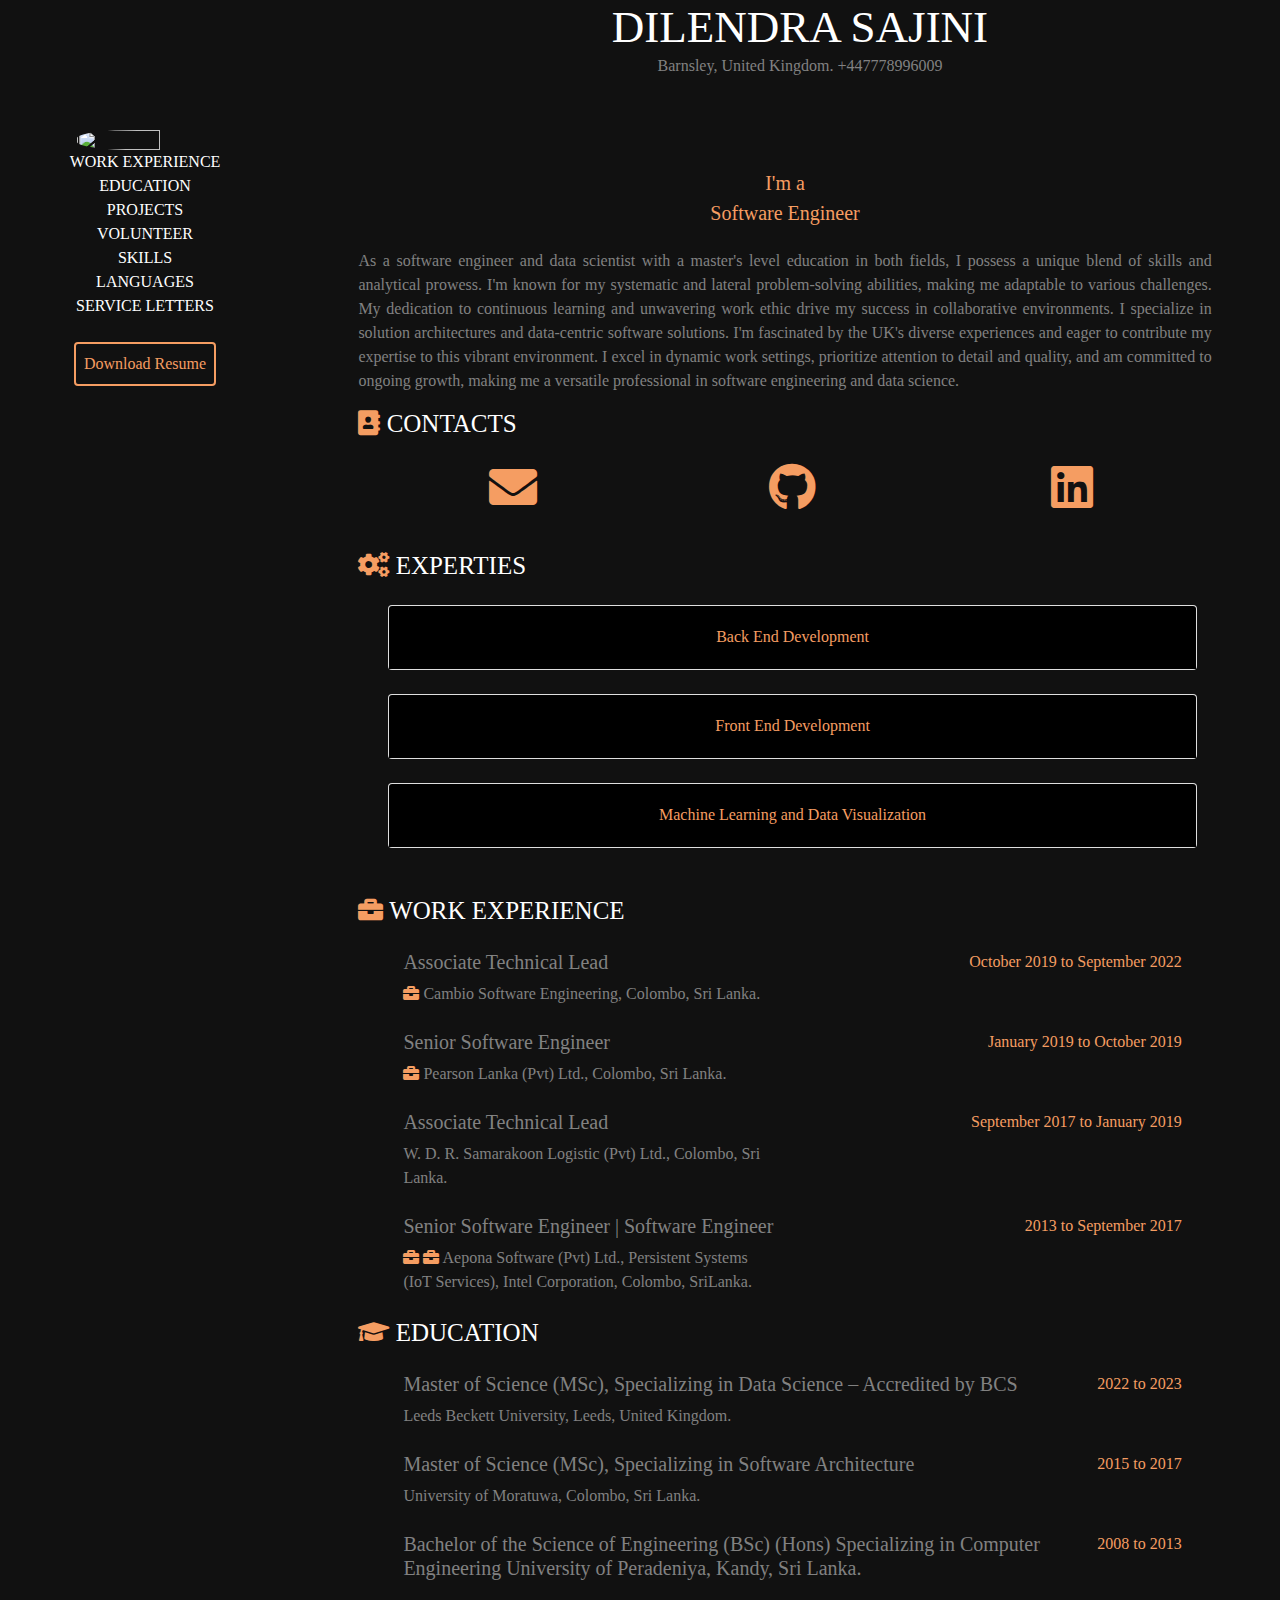
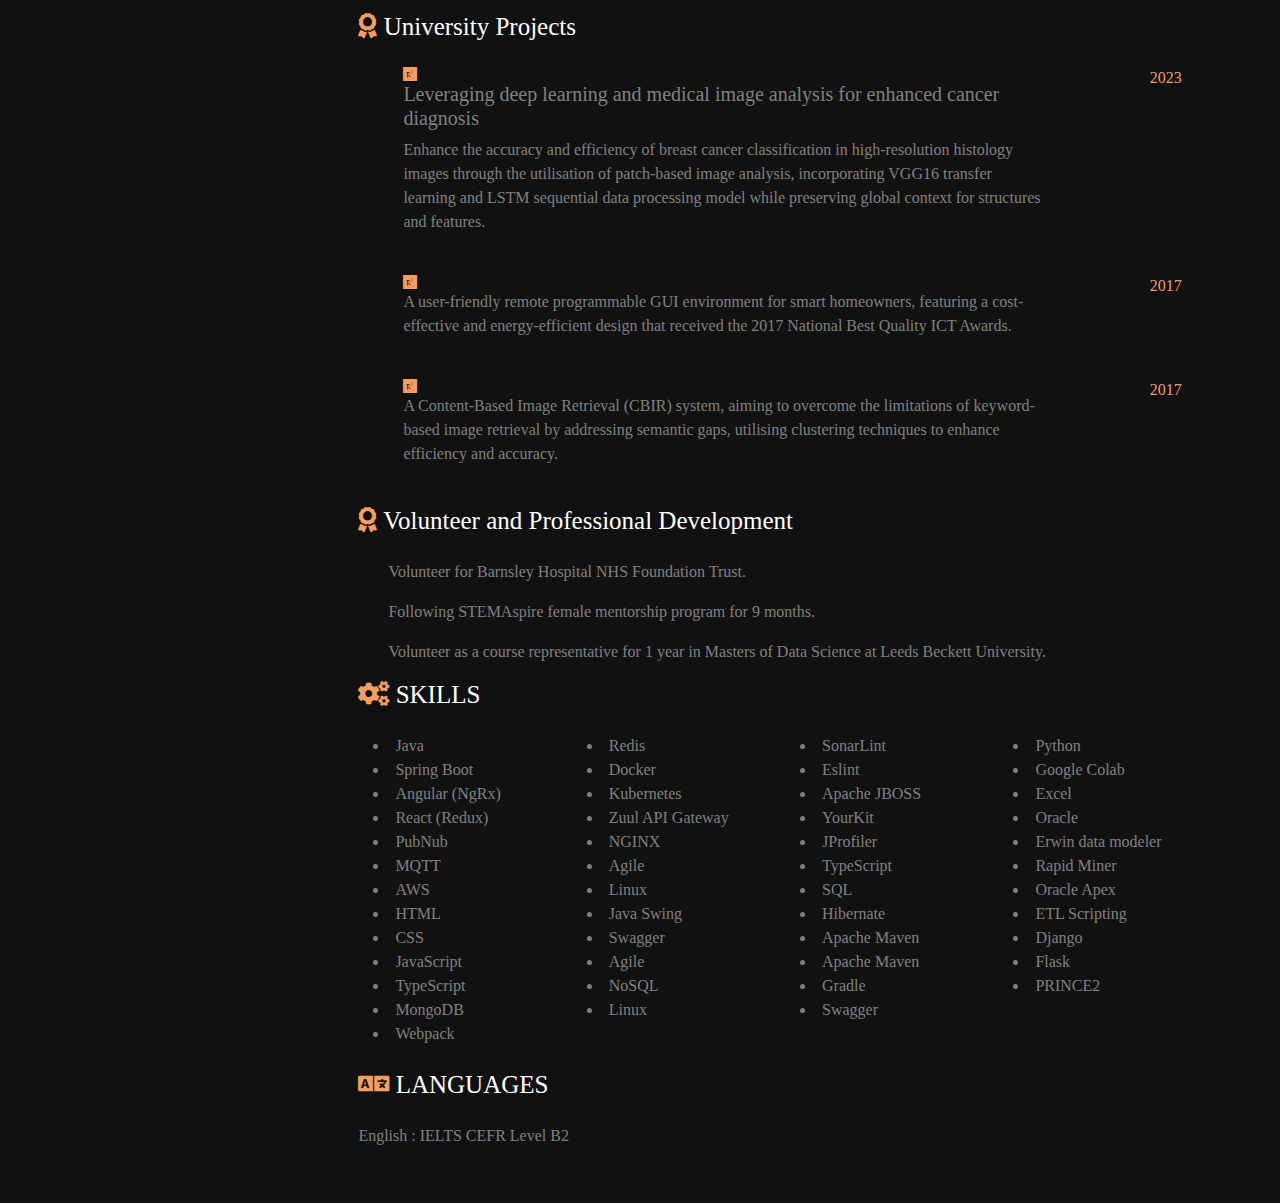
==== commit 9bfd38d0: "update content" ====
--- a/index.html
+++ b/index.html
@@ -446,7 +446,6 @@
                             </a>
                             <h4 id="parent">Leveraging deep learning and medical image analysis for enhanced cancer
                                 diagnosis
-                                <span id="highlightedDate">2023</span>
                             </h4>
                             <p>
                                 Enhance the accuracy and efficiency of breast cancer classification in
@@ -472,9 +471,6 @@
                                 id="reference">
                                 <i class="fab fa-researchgate" aria-hidden="true"></i>
                             </a>
-                            <h4 id="parent">Generic IoT terminal for program a SOC
-                                <span id="highlightedDate">2017</span>
-                            </h4>
                             <p>
                                 A user-friendly remote programmable GUI environment for smart homeowners, featuring
                                 a
@@ -493,9 +489,6 @@
                                 id="reference">
                                 <i class="fab fa-researchgate" aria-hidden="true"></i>
                             </a>
-                            <h4 id="parent">Web-based content-based image retrieval system
-                                <span id="highlightedDate">2013</span>
-                            </h4>
                             <p>
                                 A Content-Based Image Retrieval (CBIR) system, aiming to overcome the limitations of
                                 keyword-based
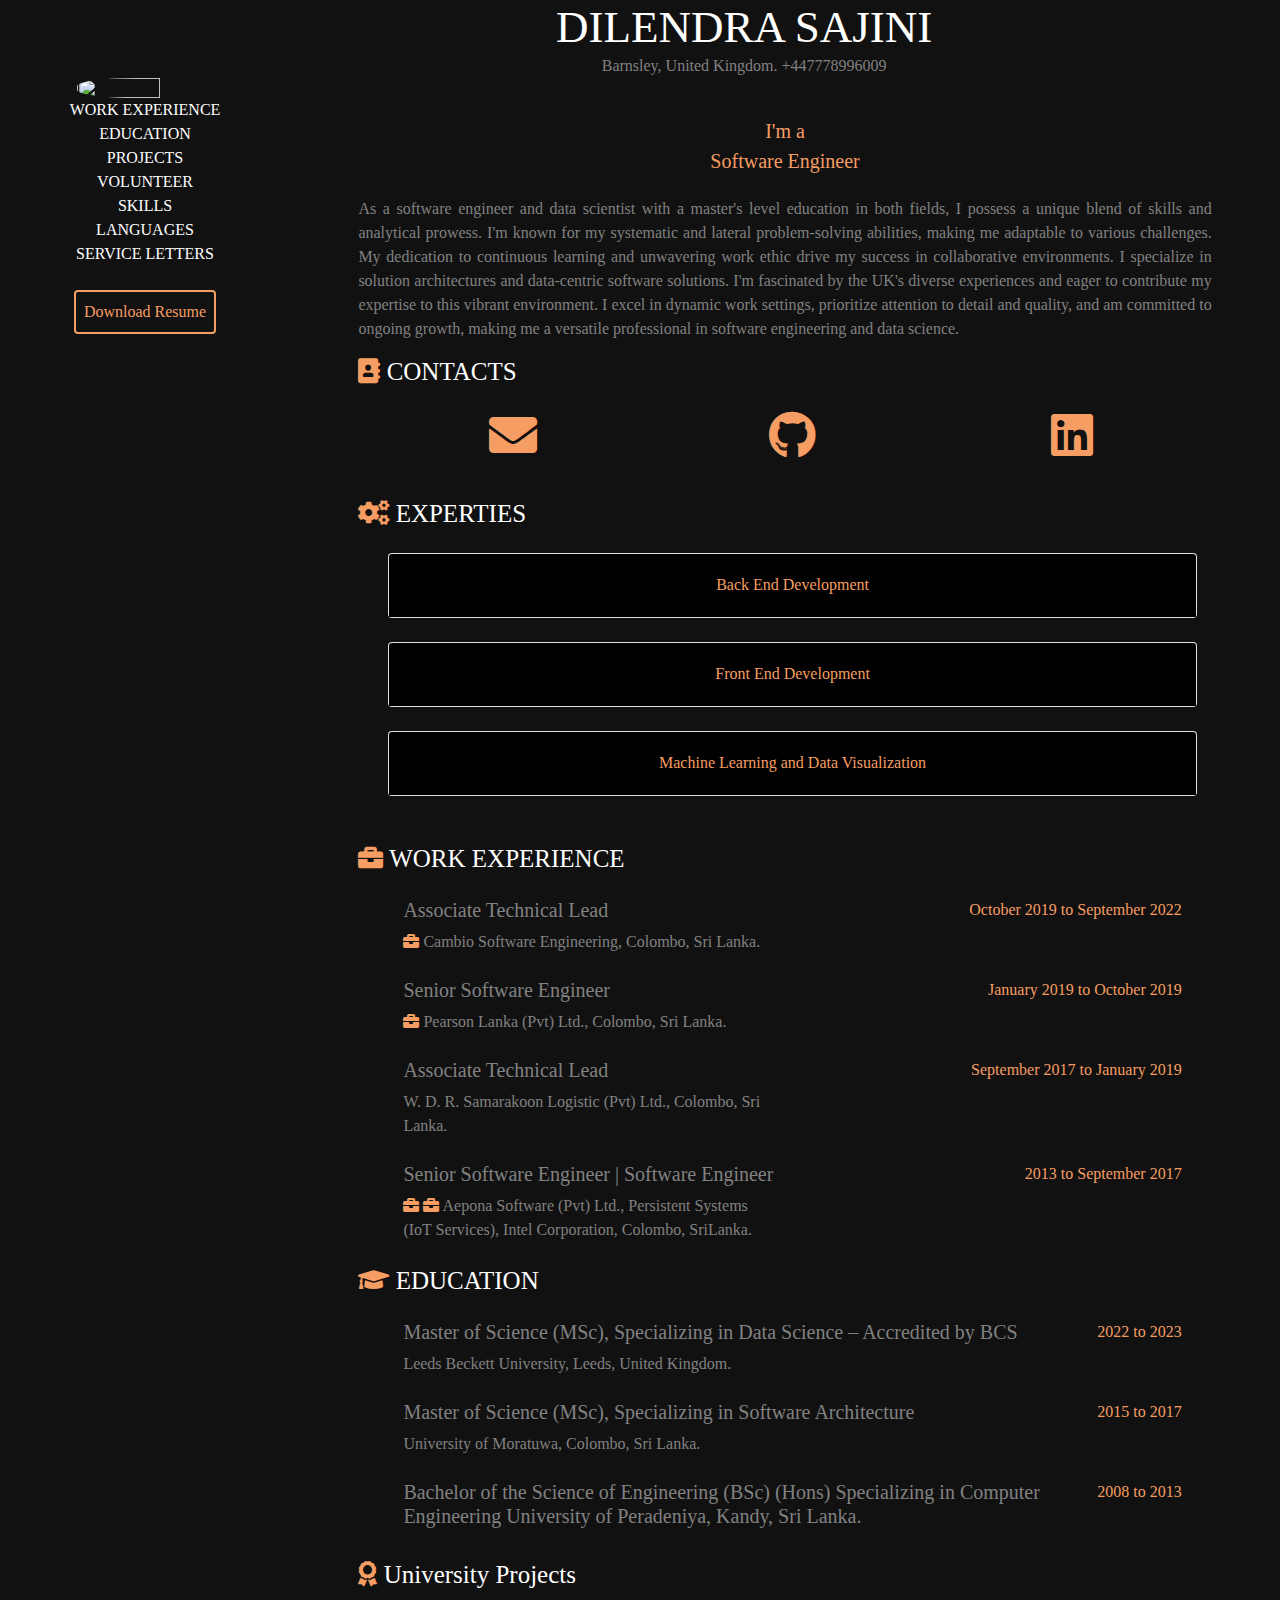
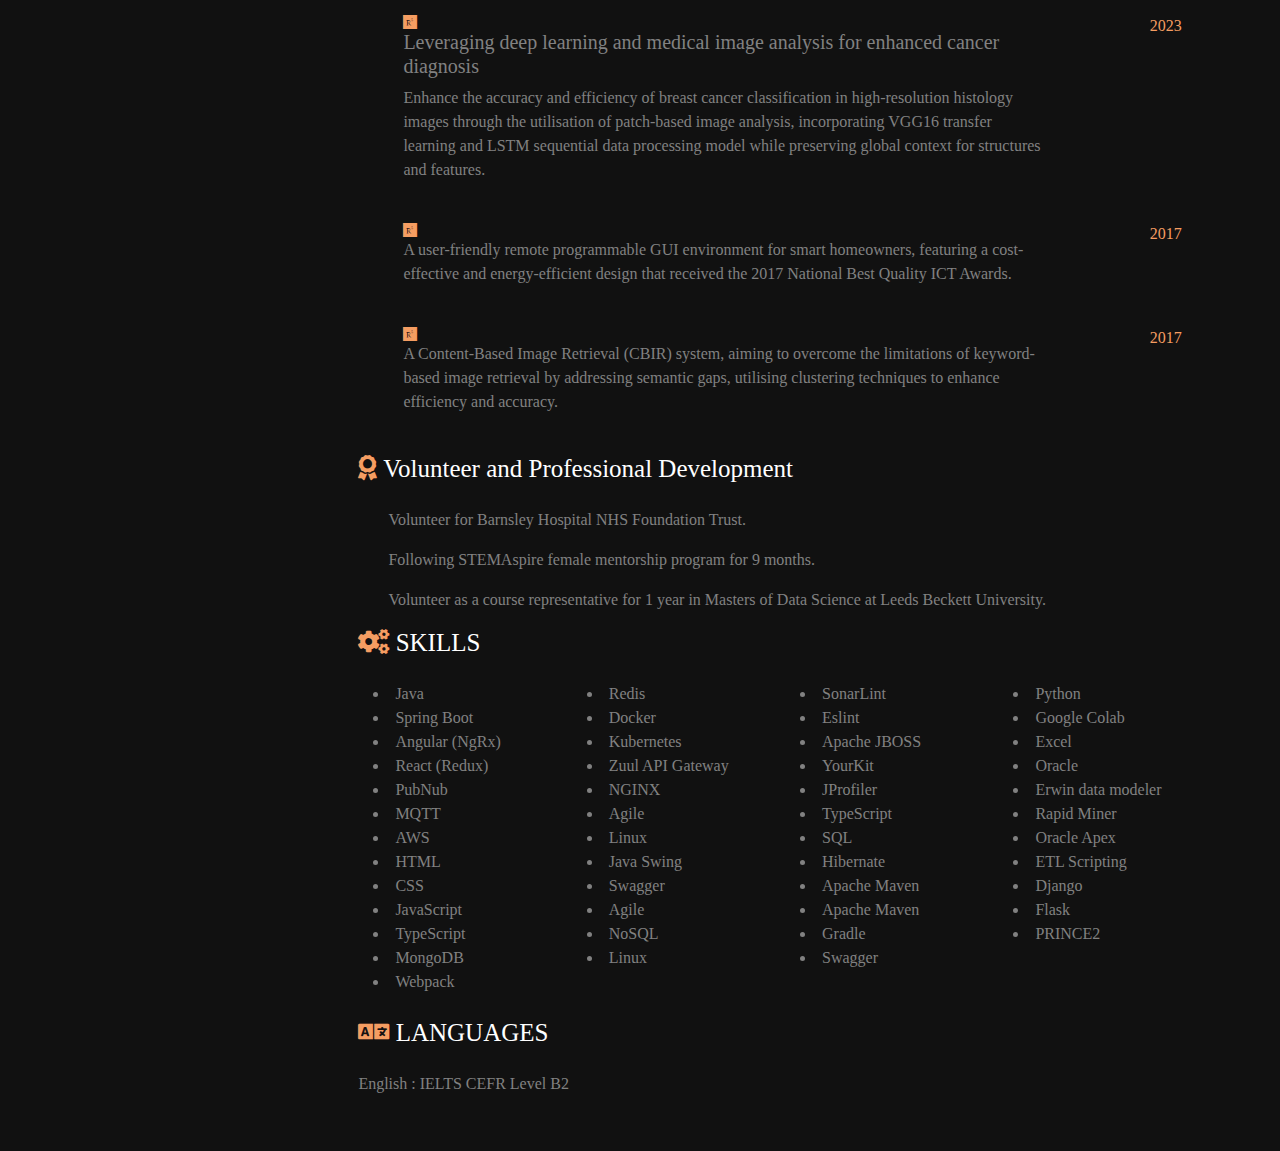
==== commit 4d22f608: "update styling" ====
--- a/index.html
+++ b/index.html
@@ -20,18 +20,15 @@
 </head>
 
 <body>
-    <div id="header" class="container text-center col-sm-12">
-        <div class="row" id="rigtHeader">
-            <div class="col-sm-8 offset-sm-3">
-                <h1 id="name">DILENDRA SAJINI</h1>
-            </div>
-            <div class="col-sm-8 offset-sm-3">
-                Barnsley, United Kingdom. +447778996009
-            </div>
+    <div class="container col-sm-12"" id=" rigtHeader">
+        <div class="row col-sm-8 offset-sm-3  justify-content-center">
+            <h1 id="name">DILENDRA SAJINI</h1>
         </div>
-        <div class="row" id="maskHeader">
+        <div class=" row col-sm-8 offset-sm-3  justify-content-center">
+            Barnsley, United Kingdom. +447778996009
         </div>
     </div>
+
     <main class="conatiner col-sm-12" id="mainBody">
         <div class="row">
             <div class="col-sm-3">
@@ -107,7 +104,7 @@
                 <div class="row mb-4 col-sm-12">
                     <h2><i class="fas fa-address-book" aria-hidden="true"></i> CONTACTS</h2>
                 </div>
-                
+
                 <div id="contacts" class="row mb-4 col-sm-12 ">
                     <div class="col-4 d-flex justify-content-center">
                         <p id="email">
@@ -131,7 +128,7 @@
                         </p>
                     </div>
                 </div>
-                <div id="experties-h"class="row mb-4 col-sm-12">
+                <div id="experties-h" class="row mb-4 col-sm-12">
                     <h2><i class="fa fa-cogs" aria-hidden="true"></i> EXPERTIES</h2>
                 </div>
                 <div id="experties" class="row col-sm-12 mb-4">
--- a/style.css
+++ b/style.css
@@ -20,11 +20,11 @@
 }
 
 #rigtHeader {
-  position: fixed;
+  position: sticky;
+  top:0;
   z-index: 1;
   background-color: var(--yinColor);
   justify-content: center;
-  width: 100%;
 }
 
 #mainBody{
@@ -109,32 +109,9 @@
   align-items: center;
 }
 
-.text-item::after {
-  position: absolute;
-  content: '';
-  left: 0;
-  width: calc(100% + 30px);
-  border-left: 3px solid var(--yangColor);
-  background-color: var(--yinColor);
-  animation: typing 3s steps(6) infinite;
-}
-
-
 @keyframes slide {
   100% {
     top: -120px;
-  }
-}
-
-@keyframes typing {
-
-  40%,
-  60% {
-    left: 100%;
-  }
-
-  100% {
-    left: 0;
   }
 }
 
